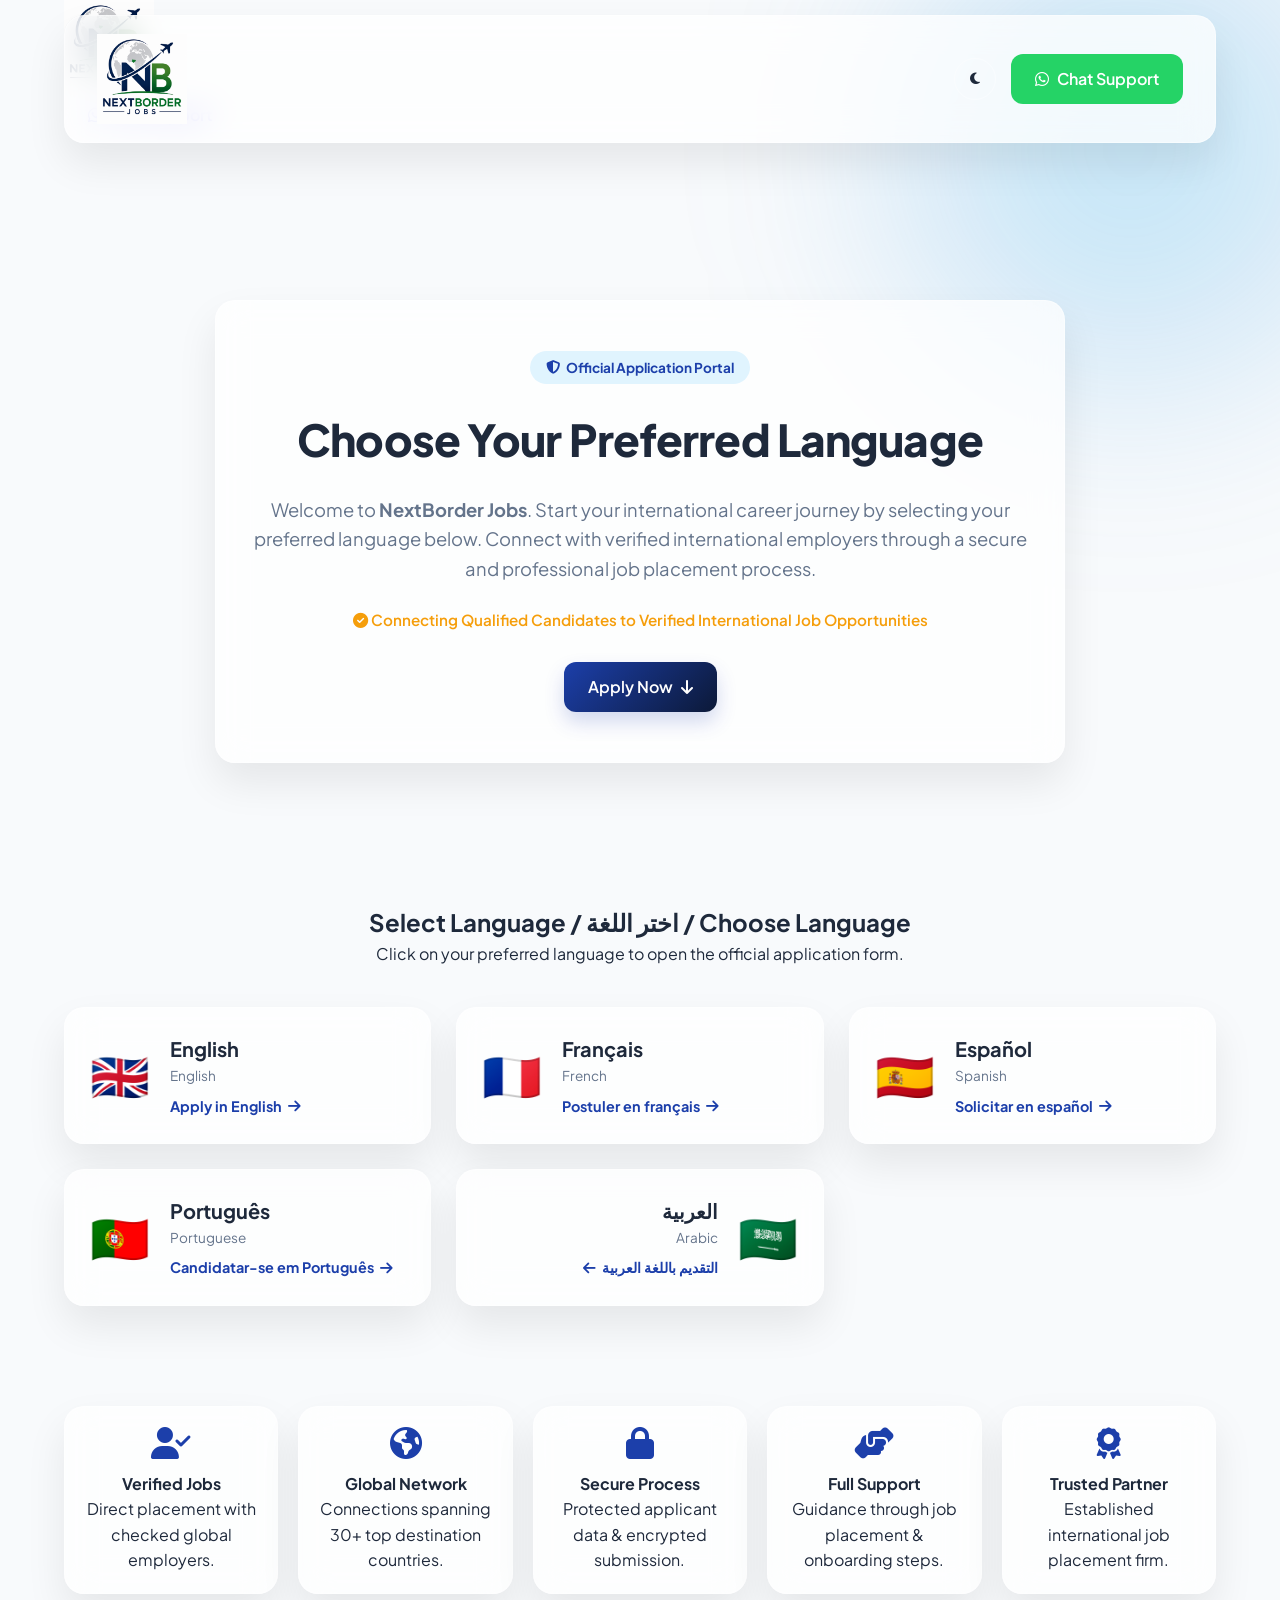
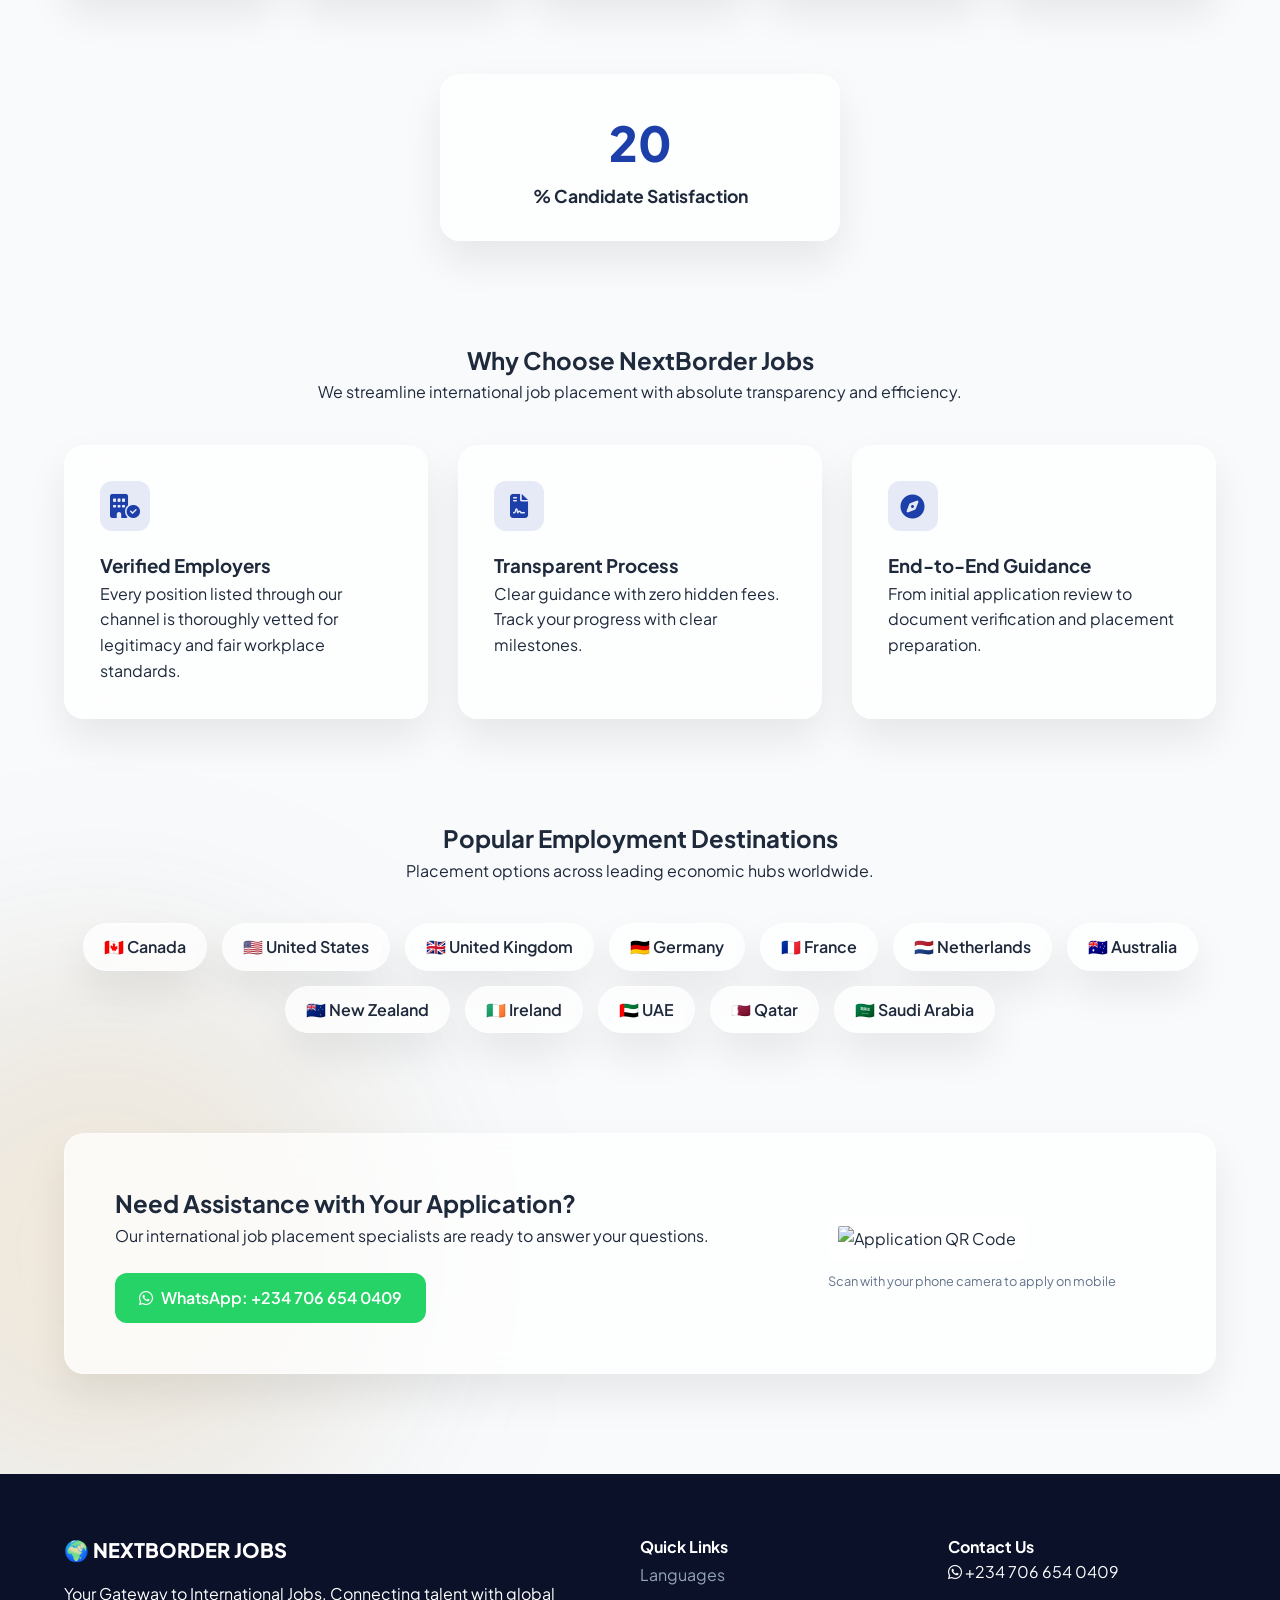
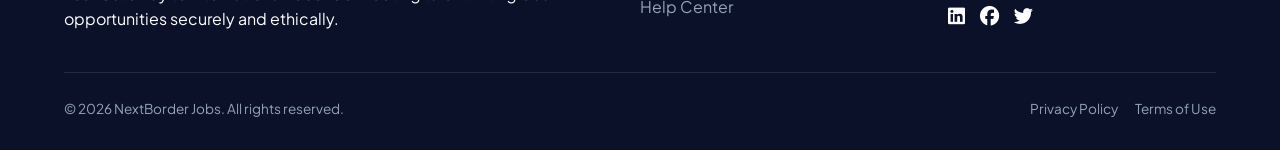
==== index.html @ 954ba8f8 "Add simplified header with chat support button" ====
<!DOCTYPE html>
<html lang="en">
<head>
  <meta charset="UTF-8" />
  <meta name="viewport" content="width=device-width, initial-scale=1.0" />
  <title>NextBorder Jobs | Your Gateway to International Employment</title>
  
  <!-- SEO & Open Graph Meta Tags -->
  <meta name="description" content="Connecting qualified global candidates with verified international employment opportunities. Select your language and apply today." />
  <meta name="keywords" content="international jobs, global job placement, work abroad, visa sponsorship, NextBorder Jobs" />
  <meta property="og:title" content="NextBorder Jobs | Gateway to International Employment" />
  <meta property="og:description" content="Choose your language and complete your international job application securely." />
  <meta property="og:type" content="website" />
  <meta property="og:image" content="./assets/logo.png" />
  <meta name="twitter:card" content="summary_large_image" />

  <!-- Google Fonts & Font Awesome Icons -->
  <link rel="preconnect" href="https://fonts.googleapis.com">
  <link rel="preconnect" href="https://fonts.gstatic.com" crossorigin>
  <link href="https://fonts.googleapis.com/css2?family=Plus+Jakarta+Sans:wght@300;400;500;600;700;800&display=swap" rel="stylesheet">
  <link rel="stylesheet" href="https://cdnjs.cloudflare.com/ajax/libs/font-awesome/6.4.0/css/all.min.css" />

  <!-- CSS relative link -->
  <link rel="stylesheet" href="./style.css" />

  <!-- Schema.org Structured Data -->
  <script type="application/ld+json">
  {
    "@context": "https://schema.org",
    "@type": "Organization",
    "name": "NextBorder Jobs",
    "logo": "./assets/logo.png",
    "description": "Connecting Qualified Candidates to Verified International Job Opportunities.",
    "contactPoint": {
      "@type": "ContactPoint",
      "telephone": "+2347066540409",
      "contactType": "customer service"
    }
  }
  </script>
</head>
<body>

  <!-- Background Decorative Shapes -->
  <div class="bg-shape shape-1"></div>
  <div class="bg-shape shape-2"></div>

  <!-- Header / Navigation -->
  <header class="navbar glass">
    <div class="container nav-container">
      <a href="./" class="brand-logo">
        <img src="./assets/logo.png" alt="NextBorder Jobs Logo" onerror="this.onerror=null; this.src='https://via.placeholder.com/180x45/0c1938/ffffff?text=NEXTBORDER+JOBS';" />
      </a>
      
      <div class="nav-actions">
        <button id="theme-toggle" class="btn-icon" aria-label="Toggle Dark/Light Mode">
          <i class="fa-solid fa-moon"></i>
        </button>
        <a href="https://wa.me/2347066540409?text=Hello+NextBorder+Jobs%2C%0A%0AI+am+interested+in+international+job+opportunities+and+would+like+to+learn+more+about+the+available+positions.%0A%0AMy+details+are+as+follows%3A%0A%0A%E2%80%A2+Full+Name%3A%0A%E2%80%A2+Current+Location%3A%0A%E2%80%A2+Preferred+Destination+Country%3A%0A%E2%80%A2+Current+Occupation%3A%0A%E2%80%A2+Do+you+have+a+valid+Nigerian+International+Passport%3F+%28Yes%2FNo%29%0A%0AI+look+forward+to+your+guidance+on+the+next+steps.%0A%0AThank+you." target="_blank" class="btn btn-whatsapp hide-mobile">
          <i class="fa-brands fa-whatsapp"></i> Chat Support
        </a>
      </div>
    </div>
  </header>

  <!-- Simplified Un-fixed Header -->
  <header class="simple-header">
    <div class="container header-container">
      <a href="./" class="brand-logo">
        <img src="./assets/logo.png" alt="NextBorder Jobs Logo" onerror="this.onerror=null; this.src='https://via.placeholder.com/200x50/060c1a/d4af37?text=NEXTBORDER+JOBS';" />
      </a>
      
      <a href="https://wa.me/2347066540409?text=Hello+NextBorder+Jobs%2C%0A%0AI+am+interested+in+international+job+opportunities+and+would+like+to+learn+more+about+the+available+positions.%0A%0AMy+details+are+as+follows%3A%0A%0A%E2%80%A2+Full+Name%3A%0A%E2%80%A2+Current+Location%3A%0A%E2%80%A2+Preferred+Destination+Country%3A%0A%E2%80%A2+Current+Occupation%3A%0A%E2%80%A2+Do+you+have+a+valid+Nigerian+International+Passport%3F+%28Yes%2FNo%29%0A%0AI+look+forward+to+your+guidance+on+the+next+steps.%0A%0AThank+you." target="_blank" class="btn btn-gold whatsapp-header-btn">
        <i class="fa-brands fa-whatsapp"></i> <span class="btn-text">Chat Support</span>
      </a>
    </div>
  </header>
  
  <main>
    <!-- Hero Section -->
    <section class="hero-section">
      <div class="container hero-container">
        <div class="hero-card glass">
          <span class="badge">
            <i class="fa-solid fa-shield-halved"></i> Official Application Portal
          </span>
          <h1>Choose Your Preferred Language</h1>
          <p class="hero-subtext">
            Welcome to <strong>NextBorder Jobs</strong>. Start your international career journey by selecting your preferred language below. Connect with verified international employers through a secure and professional job placement process.
          </p>
          <div class="trust-pill">
            <i class="fa-solid fa-circle-check"></i> Connecting Qualified Candidates to Verified International Job Opportunities
          </div>
          <a href="#languages" class="btn btn-primary btn-hero">
            Apply Now <i class="fa-solid fa-arrow-down"></i>
          </a>
        </div>
      </div>
    </section>

    <!-- Language Selection Section -->
    <section id="languages" class="languages-section">
      <div class="container">
        <div class="section-header center">
          <h2>Select Language / اختر اللغة / Choose Language</h2>
          <p>Click on your preferred language to open the official application form.</p>
        </div>

        <!-- Language Cards Grid -->
        <div class="language-grid" id="language-grid">
          
          <!-- English -->
          <a href="https://forms.gle/English" target="_blank" class="lang-card glass">
            <div class="lang-flag">🇬🇧</div>
            <div class="lang-details">
              <h3>English</h3>
              <p class="native-name">English</p>
              <span class="apply-btn">Apply in English <i class="fa-solid fa-arrow-right"></i></span>
            </div>
          </a>

          <!-- Français -->
          <a href="https://forms.gle/Francais" target="_blank" class="lang-card glass">
            <div class="lang-flag">🇫🇷</div>
            <div class="lang-details">
              <h3>Français</h3>
              <p class="native-name">French</p>
              <span class="apply-btn">Postuler en français <i class="fa-solid fa-arrow-right"></i></span>
            </div>
          </a>

          <!-- Español -->
          <a href="https://forms.gle/Espanol" target="_blank" class="lang-card glass">
            <div class="lang-flag">🇪🇸</div>
            <div class="lang-details">
              <h3>Español</h3>
              <p class="native-name">Spanish</p>
              <span class="apply-btn">Solicitar en español <i class="fa-solid fa-arrow-right"></i></span>
            </div>
          </a>

          <!-- Português -->
          <a href="https://forms.gle/Portugues" target="_blank" class="lang-card glass">
            <div class="lang-flag">🇵🇹</div>
            <div class="lang-details">
              <h3>Português</h3>
              <p class="native-name">Portuguese</p>
              <span class="apply-btn">Candidatar-se em Português <i class="fa-solid fa-arrow-right"></i></span>
            </div>
          </a>

          <!-- العربية -->
          <a href="https://forms.gle/Arabic" target="_blank" class="lang-card glass rtl">
            <div class="lang-flag">🇸🇦</div>
            <div class="lang-details">
              <h3>العربية</h3>
              <p class="native-name">Arabic</p>
              <span class="apply-btn">التقديم باللغة العربية <i class="fa-solid fa-arrow-left"></i></span>
            </div>
          </a>

        </div>
      </div>
    </section>

    <!-- Trust Badges -->
    <section class="trust-section">
      <div class="container">
        <div class="trust-grid">
          <div class="trust-card glass">
            <i class="fa-solid fa-user-check"></i>
            <h4>Verified Jobs</h4>
            <p>Direct placement with checked global employers.</p>
          </div>
          <div class="trust-card glass">
            <i class="fa-solid fa-earth-americas"></i>
            <h4>Global Network</h4>
            <p>Connections spanning 30+ top destination countries.</p>
          </div>
          <div class="trust-card glass">
            <i class="fa-solid fa-lock"></i>
            <h4>Secure Process</h4>
            <p>Protected applicant data & encrypted submission.</p>
          </div>
          <div class="trust-card glass">
            <i class="fa-solid fa-handshake-angle"></i>
            <h4>Full Support</h4>
            <p>Guidance through job placement & onboarding steps.</p>
          </div>
          <div class="trust-card glass">
            <i class="fa-solid fa-award"></i>
            <h4>Trusted Partner</h4>
            <p>Established international job placement firm.</p>
          </div>
        </div>
      </div>
    </section>

    <!-- Statistics Counters -->
    <section class="stats-section">
      <div class="container">
        <div class="stats-grid glass single-stat">
          <div class="stat-item">
            <h3 class="counter" data-target="95">0</h3>
            <p>% Candidate Satisfaction</p>
          </div>
        </div>
      </div>
    </section>

    <!-- Why Choose Us -->
    <section class="features-section">
      <div class="container">
        <div class="section-header center">
          <h2>Why Choose NextBorder Jobs</h2>
          <p>We streamline international job placement with absolute transparency and efficiency.</p>
        </div>
        <div class="features-grid">
          <div class="feature-card glass">
            <div class="icon-wrapper"><i class="fa-solid fa-building-circle-check"></i></div>
            <h3>Verified Employers</h3>
            <p>Every position listed through our channel is thoroughly vetted for legitimacy and fair workplace standards.</p>
          </div>
          <div class="feature-card glass">
            <div class="icon-wrapper"><i class="fa-solid fa-file-contract"></i></div>
            <h3>Transparent Process</h3>
            <p>Clear guidance with zero hidden fees. Track your progress with clear milestones.</p>
          </div>
          <div class="feature-card glass">
            <div class="icon-wrapper"><i class="fa-solid fa-compass"></i></div>
            <h3>End-to-End Guidance</h3>
            <p>From initial application review to document verification and placement preparation.</p>
          </div>
        </div>
      </div>
    </section>

    <!-- Destination Countries -->
    <section class="destinations-section">
      <div class="container">
        <div class="section-header center">
          <h2>Popular Employment Destinations</h2>
          <p>Placement options across leading economic hubs worldwide.</p>
        </div>
        <div class="destinations-flex">
          <span class="dest-chip glass">🇨🇦 Canada</span>
          <span class="dest-chip glass">🇺🇸 United States</span>
          <span class="dest-chip glass">🇬🇧 United Kingdom</span>
          <span class="dest-chip glass">🇩🇪 Germany</span>
          <span class="dest-chip glass">🇫🇷 France</span>
          <span class="dest-chip glass">🇳🇱 Netherlands</span>
          <span class="dest-chip glass">🇦🇺 Australia</span>
          <span class="dest-chip glass">🇳🇿 New Zealand</span>
          <span class="dest-chip glass">🇮🇪 Ireland</span>
          <span class="dest-chip glass">🇦🇪 UAE</span>
          <span class="dest-chip glass">🇶🇦 Qatar</span>
          <span class="dest-chip glass">🇸🇦 Saudi Arabia</span>
        </div>
      </div>
    </section>

    <!-- Contact & QR Section -->
    <section class="contact-section">
      <div class="container">
        <div class="contact-grid glass">
          <div class="contact-info">
            <h2>Need Assistance with Your Application?</h2>
            <p>Our international job placement specialists are ready to answer your questions.</p>
            <div class="contact-buttons">
              <a href="https://wa.me/2347066540409?text=Hello+NextBorder+Jobs%2C%0A%0AI+am+interested+in+international+job+opportunities+and+would+like+to+learn+more+about+the+available+positions.%0A%0AMy+details+are+as+follows%3A%0A%0A%E2%80%A2+Full+Name%3A%0A%E2%80%A2+Current+Location%3A%0A%E2%80%A2+Preferred+Destination+Country%3A%0A%E2%80%A2+Current+Occupation%3A%0A%E2%80%A2+Do+you+have+a+valid+Nigerian+International+Passport%3F+%28Yes%2FNo%29%0A%0AI+look+forward+to+your+guidance+on+the+next+steps.%0A%0AThank+you." target="_blank" class="btn btn-whatsapp">
                <i class="fa-brands fa-whatsapp"></i> WhatsApp: +234 706 654 0409
              </a>
            </div>
          </div>
          <div class="qr-wrapper center">
            <img id="qr-code" src="https://api.qrserver.com/v1/create-qr-code/?size=150x150&data=https://nextborder.github.io/apply/" alt="Application QR Code" />
            <p class="qr-label">Scan with your phone camera to apply on mobile</p>
          </div>
        </div>
      </div>
    </section>
  </main>

  <!-- Footer -->
  <footer class="footer">
    <div class="container">
      <div class="footer-grid">
        <div class="footer-brand">
          <a href="./" style="text-decoration: none; color: inherit;">
            <div class="brand-text">🌍 NEXTBORDER JOBS</div>
          </a>
          <p>Your Gateway to International Jobs. Connecting talent with global opportunities securely and ethically.</p>
        </div>
        <div class="footer-links">
          <h4>Quick Links</h4>
          <ul>
            <li><a href="#languages">Languages</a></li>
            <li><a href="https://wa.me/2347066540409?text=Hello+NextBorder+Jobs%2C%0A%0AI+am+interested+in+international+job+opportunities+and+would+like+to+learn+more+about+the+available+positions.%0A%0AMy+details+are+as+follows%3A%0A%0A%E2%80%A2+Full+Name%3A%0A%E2%80%A2+Current+Location%3A%0A%E2%80%A2+Preferred+Destination+Country%3A%0A%E2%80%A2+Current+Occupation%3A%0A%E2%80%A2+Do+you+have+a+valid+Nigerian+International+Passport%3F+%28Yes%2FNo%29%0A%0AI+look+forward+to+your+guidance+on+the+next+steps.%0A%0AThank+you.">Help Center</a></li>
          </ul>
        </div>
        <div class="footer-contact">
          <h4>Contact Us</h4>
          <p><i class="fa-brands fa-whatsapp"></i> +234 706 654 0409</p>
          <div class="social-icons">
            <a href="#" aria-label="LinkedIn"><i class="fa-brands fa-linkedin"></i></a>
            <a href="#" aria-label="Facebook"><i class="fa-brands fa-facebook"></i></a>
            <a href="#" aria-label="Twitter"><i class="fa-brands fa-twitter"></i></a>
          </div>
        </div>
      </div>
      <div class="footer-bottom">
        <p>&copy; 2026 NextBorder Jobs. All rights reserved.</p>
        <div class="legal-links">
          <a href="#">Privacy Policy</a>
          <a href="#">Terms of Use</a>
        </div>
      </div>
    </div>
  </footer>

  <!-- JS relative link -->
  <script src="./script.js"></script>
</body>
</html>
---- style.css ----
/* --- Variables & Themes --- */
:root {
  --navy-deep: #0a1128;
  --navy-primary: #0c1938;
  --royal-blue: #1c3faa;
  --sky-blue: #38bdf8;
  --gold-accent: #f59e0b;
  --white: #ffffff;
  --gray-bg: #f8fafc;
  --text-dark: #1e293b;
  --text-muted: #64748b;
  
  --glass-bg: rgba(255, 255, 255, 0.75);
  --glass-border: rgba(255, 255, 255, 0.4);
  --glass-shadow: 0 20px 40px rgba(0, 0, 0, 0.08);
  --card-hover-shadow: 0 25px 50px rgba(28, 63, 170, 0.15);
  
  --radius-lg: 20px;
  --radius-md: 12px;
  --radius-sm: 8px;
  --transition: all 0.3s cubic-bezier(0.16, 1, 0.3, 1);
}

[data-theme="dark"] {
  --gray-bg: #030712;
  --text-dark: #f3f4f6;
  --text-muted: #9ca3af;
  --glass-bg: rgba(15, 23, 42, 0.8);
  --glass-border: rgba(255, 255, 255, 0.08);
  --glass-shadow: 0 20px 40px rgba(0, 0, 0, 0.5);
}

/* --- Base & Reset --- */
* {
  box-sizing: border-box;
  margin: 0;
  padding: 0;
  scroll-behavior: smooth;
}

body {
  font-family: 'Plus Jakarta Sans', sans-serif;
  background-color: var(--gray-bg);
  color: var(--text-dark);
  line-height: 1.6;
  position: relative;
  overflow-x: hidden;
  transition: background-color 0.4s ease, color 0.4s ease;
}

.container {
  width: 90%;
  max-width: 1200px;
  margin: 0 auto;
}

/* --- Glassmorphism UI Base --- */
.glass {
  background: var(--glass-bg);
  backdrop-filter: blur(16px);
  -webkit-backdrop-filter: blur(16px);
  border: 1px solid var(--glass-border);
  box-shadow: var(--glass-shadow);
  border-radius: var(--radius-lg);
}

/* --- Background Orbs --- */
.bg-shape {
  position: absolute;
  border-radius: 50%;
  filter: blur(100px);
  z-index: -1;
  pointer-events: none;
}
.shape-1 {
  width: 500px;
  height: 500px;
  background: radial-gradient(circle, rgba(56, 189, 248, 0.3), rgba(28, 63, 170, 0.1));
  top: -100px;
  right: -100px;
}
.shape-2 {
  width: 600px;
  height: 600px;
  background: radial-gradient(circle, rgba(245, 158, 11, 0.15), rgba(12, 25, 56, 0.1));
  bottom: 200px;
  left: -200px;
}

/* --- Navigation --- */
.navbar {
  position: fixed;
  top: 15px;
  left: 50%;
  transform: translateX(-50%);
  width: 90%;
  max-width: 1200px;
  z-index: 1000;
  padding: 18px 32px;
}

.nav-container {
  display: flex;
  justify-content: space-between;
  align-items: center;
  width: 100%;
}

.brand-logo img {
  height: 90px;
  display: block;
}

.nav-actions {
  display: flex;
  align-items: center;
  gap: 15px;
}

/* --- Buttons & UI Elements --- */
.btn {
  display: inline-flex;
  align-items: center;
  gap: 8px;
  padding: 12px 24px;
  border-radius: var(--radius-md);
  font-weight: 600;
  text-decoration: none;
  cursor: pointer;
  border: none;
  transition: var(--transition);
}

.btn-primary {
  background: linear-gradient(135deg, var(--royal-blue), var(--navy-primary));
  color: var(--white);
  box-shadow: 0 10px 20px rgba(28, 63, 170, 0.2);
}
.btn-primary:hover {
  transform: translateY(-2px);
  box-shadow: 0 15px 30px rgba(28, 63, 170, 0.35);
}

.btn-whatsapp {
  background-color: #25d366;
  color: var(--white);
}
.btn-whatsapp:hover {
  background-color: #1eb957;
  transform: translateY(-2px);
}

.btn-icon {
  background: transparent;
  border: 1px solid var(--glass-border);
  width: 42px;
  height: 42px;
  border-radius: 50%;
  display: flex;
  align-items: center;
  justify-content: center;
  cursor: pointer;
  color: var(--text-dark);
  transition: var(--transition);
}

/* --- Hero Section --- */
.hero-section {
  padding: 160px 0 80px;
  text-align: center;
}

.hero-card {
  padding: 50px 30px;
  max-width: 850px;
  margin: 0 auto;
}

.badge {
  display: inline-flex;
  align-items: center;
  gap: 6px;
  padding: 6px 16px;
  background: rgba(56, 189, 248, 0.15);
  color: var(--royal-blue);
  font-weight: 700;
  font-size: 0.85rem;
  border-radius: 50px;
  margin-bottom: 20px;
}
[data-theme="dark"] .badge {
  color: var(--sky-blue);
}

.hero-card h1 {
  font-size: 2.75rem;
  font-weight: 800;
  letter-spacing: -0.02em;
  margin-bottom: 20px;
  color: var(--text-dark);
}

.hero-subtext {
  font-size: 1.15rem;
  color: var(--text-muted);
  margin-bottom: 25px;
}

.trust-pill {
  font-size: 0.95rem;
  font-weight: 600;
  color: var(--gold-accent);
  margin-bottom: 30px;
}

/* --- Language Cards --- */
.languages-section {
  padding: 60px 0;
}

.section-header {
  margin-bottom: 40px;
}
.section-header.center {
  text-align: center;
}

.language-grid {
  display: grid;
  grid-template-columns: repeat(auto-fit, minmax(280px, 1fr));
  gap: 25px;
}

.lang-card {
  padding: 25px;
  text-decoration: none;
  color: var(--text-dark);
  display: flex;
  align-items: center;
  gap: 20px;
  transition: var(--transition);
}

.lang-card:hover {
  transform: translateY(-6px);
  border-color: var(--royal-blue);
  box-shadow: var(--card-hover-shadow);
}

.lang-flag {
  font-size: 3rem;
  line-height: 1;
}

.lang-details h3 {
  font-size: 1.25rem;
  font-weight: 700;
}

.native-name {
  font-size: 0.85rem;
  color: var(--text-muted);
  margin-bottom: 8px;
}

.apply-btn {
  font-size: 0.9rem;
  font-weight: 700;
  color: var(--royal-blue);
  display: flex;
  align-items: center;
  gap: 6px;
}
[data-theme="dark"] .apply-btn {
  color: var(--sky-blue);
}

/* RTL Support for Arabic Card */
.lang-card.rtl {
  direction: rtl;
  text-align: right;
}

/* --- Trust Section --- */
.trust-section {
  padding: 40px 0;
}

.trust-grid {
  display: grid;
  grid-template-columns: repeat(auto-fit, minmax(200px, 1fr));
  gap: 20px;
}

.trust-card {
  padding: 20px;
  text-align: center;
}

.trust-card i {
  font-size: 2rem;
  color: var(--royal-blue);
  margin-bottom: 12px;
}
[data-theme="dark"] .trust-card i {
  color: var(--sky-blue);
}

/* --- Stats --- */
.stats-section {
  padding: 40px 0;
}

.stats-grid.single-stat {
  display: flex;
  justify-content: center;
  align-items: center;
  max-width: 400px;
  margin: 0 auto;
  padding: 30px;
  text-align: center;
}

.stat-item h3 {
  font-size: 3rem;
  font-weight: 800;
  color: var(--royal-blue);
}
[data-theme="dark"] .stat-item h3 {
  color: var(--sky-blue);
}

.stat-item p {
  font-weight: 700;
  font-size: 1.1rem;
}

/* --- Features --- */
.features-section {
  padding: 60px 0;
}

.features-grid {
  display: grid;
  grid-template-columns: repeat(auto-fit, minmax(300px, 1fr));
  gap: 30px;
}

.feature-card {
  padding: 35px;
}

.icon-wrapper {
  width: 50px;
  height: 50px;
  background: rgba(28, 63, 170, 0.1);
  border-radius: var(--radius-md);
  display: flex;
  align-items: center;
  justify-content: center;
  font-size: 1.5rem;
  color: var(--royal-blue);
  margin-bottom: 20px;
}

/* --- Destinations --- */
.destinations-section {
  padding: 40px 0;
}

.destinations-flex {
  display: flex;
  flex-wrap: wrap;
  gap: 15px;
  justify-content: center;
}

.dest-chip {
  padding: 10px 20px;
  font-weight: 600;
  border-radius: 50px;
}

/* --- Contact & QR --- */
.contact-section {
  padding: 60px 0 100px;
}

.contact-grid {
  display: grid;
  grid-template-columns: 2fr 1fr;
  padding: 50px;
  gap: 40px;
  align-items: center;
}

.contact-buttons {
  display: flex;
  gap: 15px;
  margin-top: 25px;
  flex-wrap: wrap;
}

.qr-wrapper img {
  border-radius: var(--radius-md);
  padding: 10px;
  background: var(--white);
}

.qr-label {
  font-size: 0.8rem;
  color: var(--text-muted);
  margin-top: 10px;
}

/* --- Footer --- */
.footer {
  background-color: var(--navy-deep);
  color: var(--white);
  padding: 60px 0 30px;
}

.footer-grid {
  display: grid;
  grid-template-columns: 2fr 1fr 1fr;
  gap: 40px;
  margin-bottom: 40px;
}

.brand-text {
  font-weight: 800;
  font-size: 1.25rem;
  margin-bottom: 15px;
}

.footer-links ul {
  list-style: none;
}

.footer-links a {
  color: #94a3b8;
  text-decoration: none;
  line-height: 2;
  transition: var(--transition);
}

.footer-links a:hover {
  color: var(--white);
}

.social-icons {
  display: flex;
  gap: 15px;
  margin-top: 15px;
}

.social-icons a {
  color: var(--white);
  font-size: 1.2rem;
}

.footer-bottom {
  border-top: 1px solid rgba(255, 255, 255, 0.1);
  padding-top: 25px;
  display: flex;
  justify-content: space-between;
  color: #94a3b8;
  font-size: 0.85rem;
}

.legal-links a {
  color: #94a3b8;
  margin-left: 15px;
  text-decoration: none;
}

/* --- Responsive Layout --- */
@media (max-width: 900px) {
  .contact-grid {
    grid-template-columns: 1fr;
    text-align: center;
  }
  .contact-buttons {
    justify-content: center;
  }
  .footer-grid {
    grid-template-columns: 1fr;
  }
}

@media (max-width: 600px) {
  .hero-card h1 {
    font-size: 2rem;
  }
  .hide-mobile {
    display: none;
  }
}
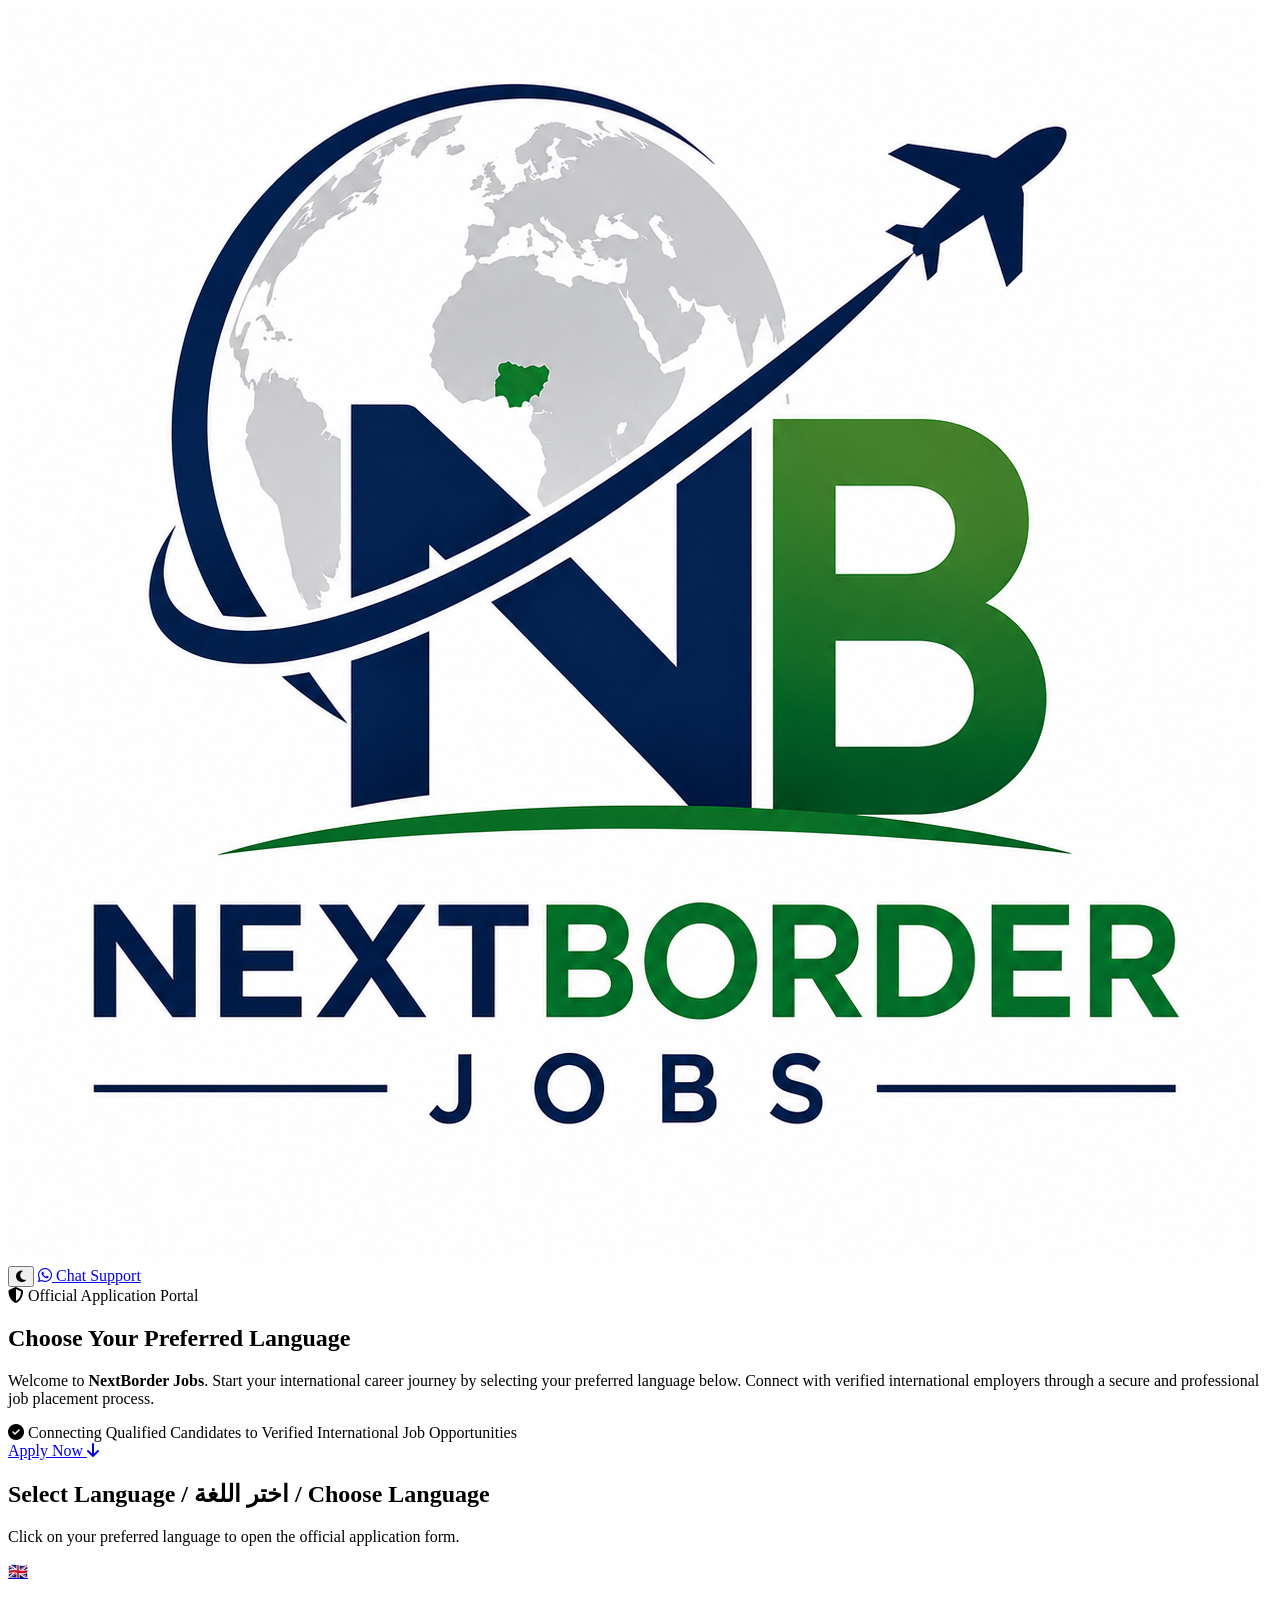
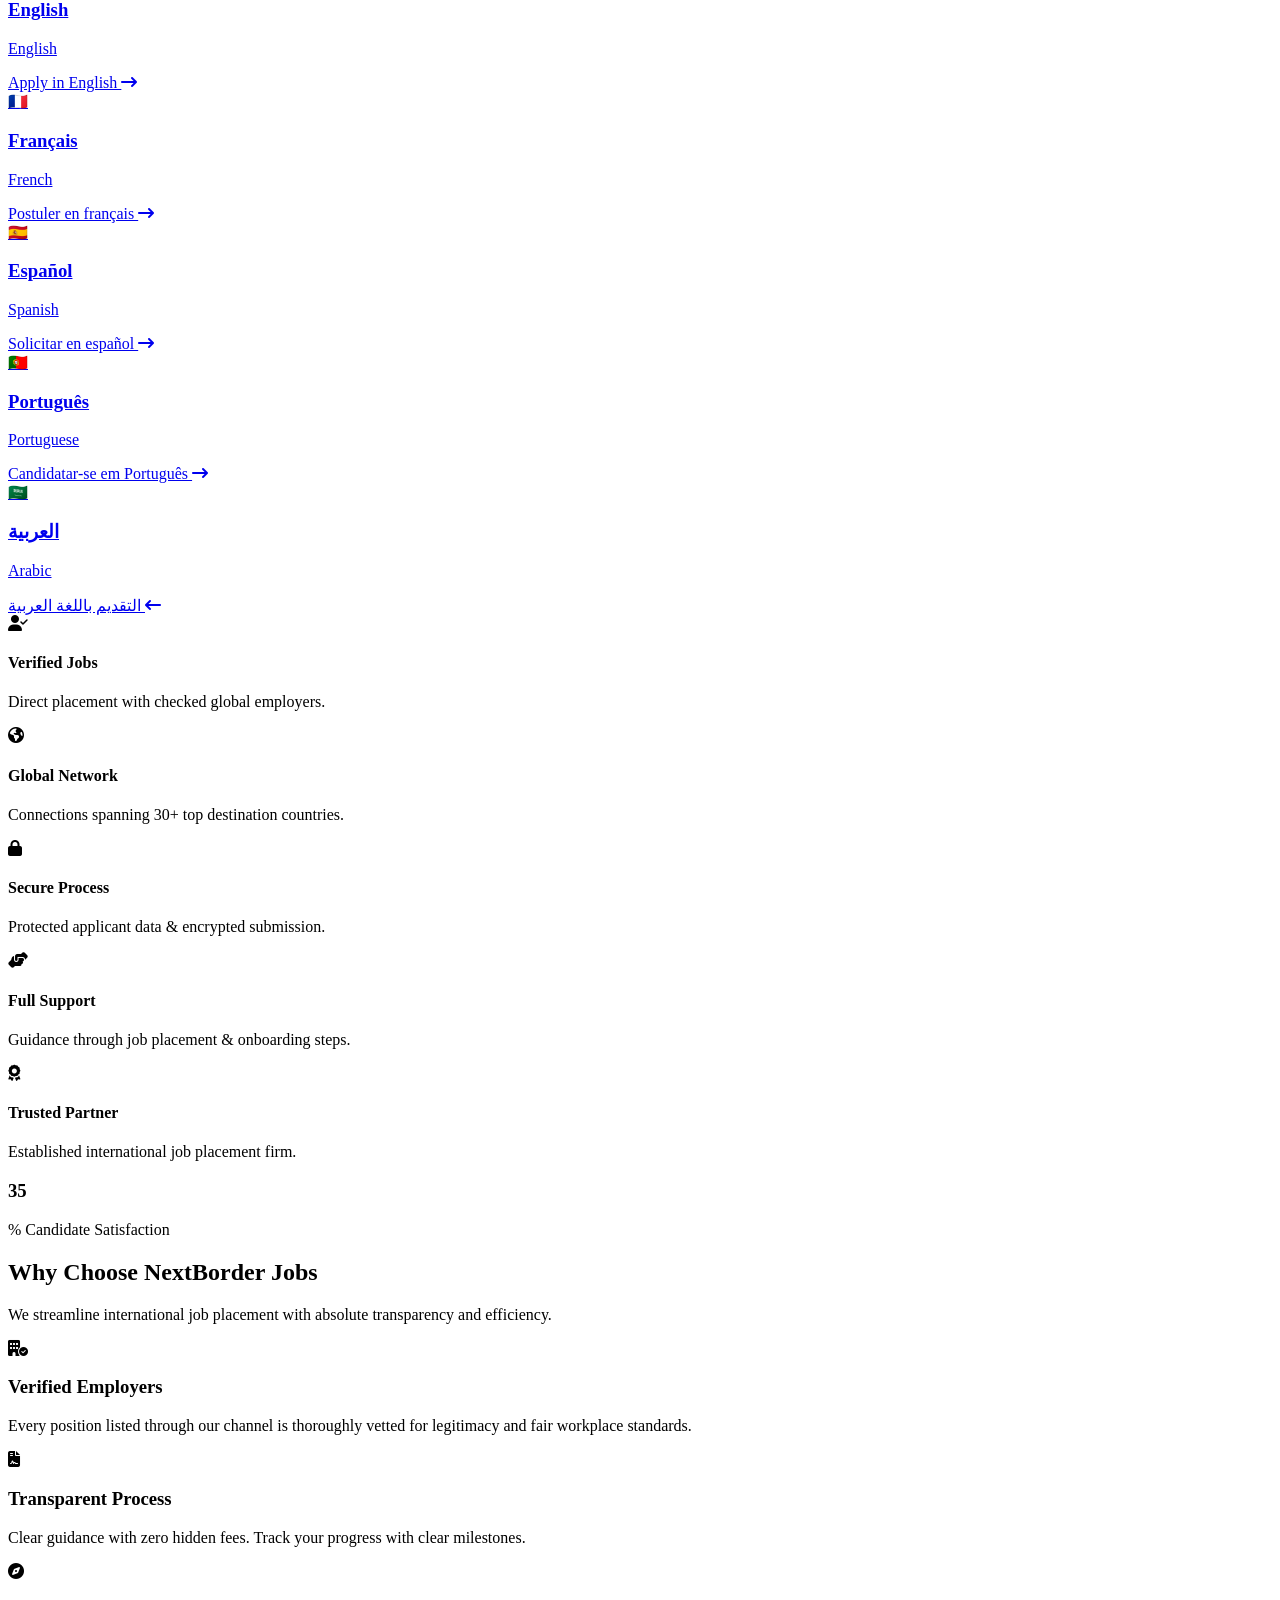
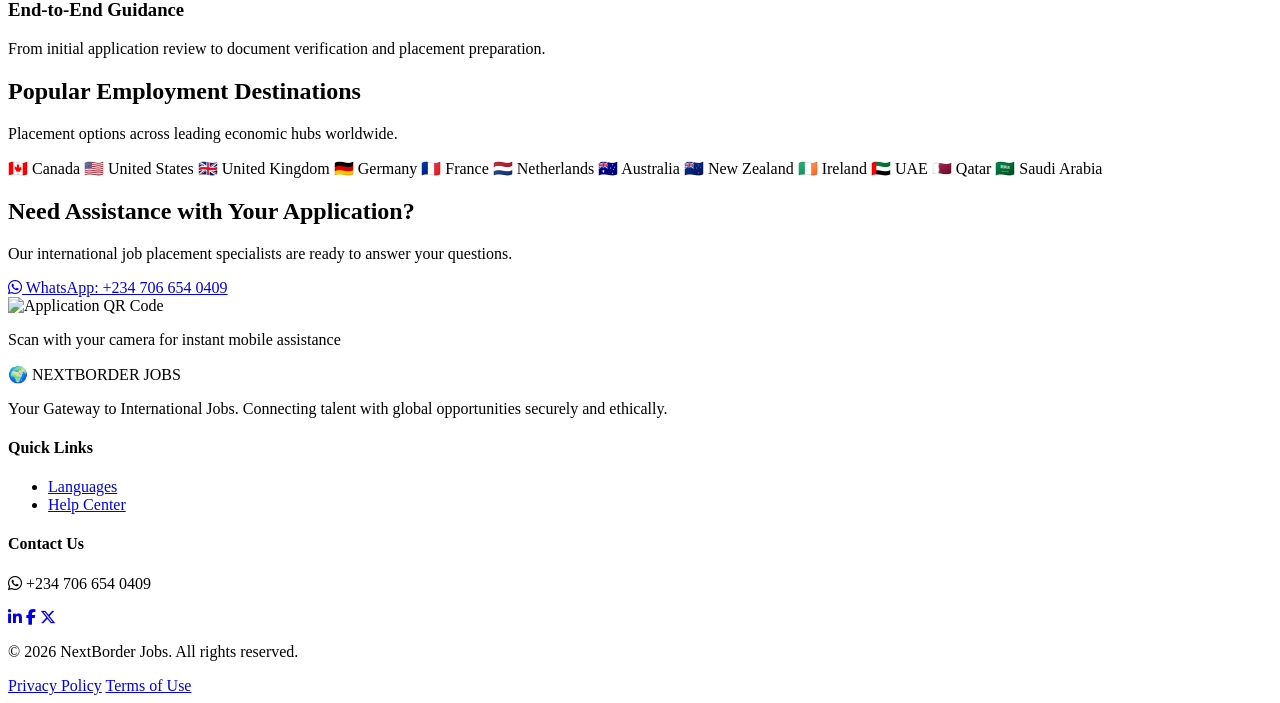
==== commit 31bb203b: "Rename index2.html to index.html" ====
--- a/index.html
+++ b/index.html
@@ -3,27 +3,22 @@
 <head>
   <meta charset="UTF-8" />
   <meta name="viewport" content="width=device-width, initial-scale=1.0" />
-  <title>NextBorder Jobs | Your Gateway to International Employment</title>
+  <title>NextBorder Jobs | Premium Global Job Placement Portal</title>
   
-  <!-- SEO & Open Graph Meta Tags -->
-  <meta name="description" content="Connecting qualified global candidates with verified international employment opportunities. Select your language and apply today." />
-  <meta name="keywords" content="international jobs, global job placement, work abroad, visa sponsorship, NextBorder Jobs" />
+  <meta name="description" content="Connecting qualified global candidates with verified international job placement opportunities." />
   <meta property="og:title" content="NextBorder Jobs | Gateway to International Employment" />
   <meta property="og:description" content="Choose your language and complete your international job application securely." />
   <meta property="og:type" content="website" />
   <meta property="og:image" content="./assets/logo.png" />
-  <meta name="twitter:card" content="summary_large_image" />
-
-  <!-- Google Fonts & Font Awesome Icons -->
+
+  <!-- Premium Fonts & Icons -->
   <link rel="preconnect" href="https://fonts.googleapis.com">
   <link rel="preconnect" href="https://fonts.gstatic.com" crossorigin>
-  <link href="https://fonts.googleapis.com/css2?family=Plus+Jakarta+Sans:wght@300;400;500;600;700;800&display=swap" rel="stylesheet">
+  <link href="https://fonts.googleapis.com/css2?family=Cinzel:wght@600;700&family=Plus+Jakarta+Sans:wght@300;400;500;600;700;800&display=swap" rel="stylesheet">
   <link rel="stylesheet" href="https://cdnjs.cloudflare.com/ajax/libs/font-awesome/6.4.0/css/all.min.css" />
 
-  <!-- CSS relative link -->
   <link rel="stylesheet" href="./style.css" />
 
-  <!-- Schema.org Structured Data -->
   <script type="application/ld+json">
   {
     "@context": "https://schema.org",
@@ -41,58 +36,48 @@
 </head>
 <body>
 
-  <!-- Background Decorative Shapes -->
-  <div class="bg-shape shape-1"></div>
-  <div class="bg-shape shape-2"></div>
-
-  <!-- Header / Navigation -->
-  <header class="navbar glass">
-    <div class="container nav-container">
+  <!-- Ambient Light Orbs -->
+  <div class="ambient-glow glow-gold"></div>
+  <div class="ambient-glow glow-blue"></div>
+  <div class="ambient-glow glow-cyan"></div>
+
+  <!-- Header & Branding (Mobile Responsive) -->
+  <header class="simple-header">
+    <div class="container header-container">
       <a href="./" class="brand-logo">
-        <img src="./assets/logo.png" alt="NextBorder Jobs Logo" onerror="this.onerror=null; this.src='https://via.placeholder.com/180x45/0c1938/ffffff?text=NEXTBORDER+JOBS';" />
+        <img src="./assets/logo.png" alt="NextBorder Jobs Logo" onerror="this.onerror=null; this.src='https://via.placeholder.com/220x60/060c1a/d4af37?text=NEXTBORDER+JOBS';" />
       </a>
       
-      <div class="nav-actions">
+      <div class="header-actions">
         <button id="theme-toggle" class="btn-icon" aria-label="Toggle Dark/Light Mode">
           <i class="fa-solid fa-moon"></i>
         </button>
-        <a href="https://wa.me/2347066540409?text=Hello+NextBorder+Jobs%2C%0A%0AI+am+interested+in+international+job+opportunities+and+would+like+to+learn+more+about+the+available+positions.%0A%0AMy+details+are+as+follows%3A%0A%0A%E2%80%A2+Full+Name%3A%0A%E2%80%A2+Current+Location%3A%0A%E2%80%A2+Preferred+Destination+Country%3A%0A%E2%80%A2+Current+Occupation%3A%0A%E2%80%A2+Do+you+have+a+valid+Nigerian+International+Passport%3F+%28Yes%2FNo%29%0A%0AI+look+forward+to+your+guidance+on+the+next+steps.%0A%0AThank+you." target="_blank" class="btn btn-whatsapp hide-mobile">
-          <i class="fa-brands fa-whatsapp"></i> Chat Support
+        <a href="https://wa.me/2347066540409?text=Hello+NextBorder+Jobs%2C%0A%0AI+am+interested+in+international+job+opportunities+and+would+like+to+learn+more+about+the+available+positions.%0A%0AMy+details+are+as+follows%3A%0A%0A%E2%80%A2+Full+Name%3A%0A%E2%80%A2+Current+Location%3A%0A%E2%80%A2+Preferred+Destination+Country%3A%0A%E2%80%A2+Current+Occupation%3A%0A%E2%80%A2+Do+you+have+a+valid+Nigerian+International+Passport%3F+%28Yes%2FNo%29%0A%0AI+look+forward+to+your+guidance+on+the+next+steps.%0A%0AThank+you." target="_blank" class="btn btn-gold whatsapp-header-btn">
+          <i class="fa-brands fa-whatsapp"></i> <span class="btn-text">Chat Support</span>
         </a>
       </div>
     </div>
   </header>
 
-  <!-- Simplified Un-fixed Header -->
-  <header class="simple-header">
-    <div class="container header-container">
-      <a href="./" class="brand-logo">
-        <img src="./assets/logo.png" alt="NextBorder Jobs Logo" onerror="this.onerror=null; this.src='https://via.placeholder.com/200x50/060c1a/d4af37?text=NEXTBORDER+JOBS';" />
-      </a>
-      
-      <a href="https://wa.me/2347066540409?text=Hello+NextBorder+Jobs%2C%0A%0AI+am+interested+in+international+job+opportunities+and+would+like+to+learn+more+about+the+available+positions.%0A%0AMy+details+are+as+follows%3A%0A%0A%E2%80%A2+Full+Name%3A%0A%E2%80%A2+Current+Location%3A%0A%E2%80%A2+Preferred+Destination+Country%3A%0A%E2%80%A2+Current+Occupation%3A%0A%E2%80%A2+Do+you+have+a+valid+Nigerian+International+Passport%3F+%28Yes%2FNo%29%0A%0AI+look+forward+to+your+guidance+on+the+next+steps.%0A%0AThank+you." target="_blank" class="btn btn-gold whatsapp-header-btn">
-        <i class="fa-brands fa-whatsapp"></i> <span class="btn-text">Chat Support</span>
-      </a>
-    </div>
-  </header>
-  
   <main>
     <!-- Hero Section -->
     <section class="hero-section">
       <div class="container hero-container">
-        <div class="hero-card glass">
-          <span class="badge">
+        <div class="hero-card glass-panel luxury-border">
+          <div class="badge-gold">
             <i class="fa-solid fa-shield-halved"></i> Official Application Portal
-          </span>
-          <h1>Choose Your Preferred Language</h1>
+          </div>
+          <h1 class="gold-gradient-text">Choose Your Preferred Language</h1>
           <p class="hero-subtext">
             Welcome to <strong>NextBorder Jobs</strong>. Start your international career journey by selecting your preferred language below. Connect with verified international employers through a secure and professional job placement process.
           </p>
-          <div class="trust-pill">
+          
+          <div class="trust-pill glass-pill">
             <i class="fa-solid fa-circle-check"></i> Connecting Qualified Candidates to Verified International Job Opportunities
           </div>
-          <a href="#languages" class="btn btn-primary btn-hero">
-            Apply Now <i class="fa-solid fa-arrow-down"></i>
+          
+          <a href="#languages" class="btn btn-luxury-primary btn-hero">
+            <span>Apply Now</span> <i class="fa-solid fa-arrow-down"></i>
           </a>
         </div>
       </div>
@@ -102,60 +87,60 @@
     <section id="languages" class="languages-section">
       <div class="container">
         <div class="section-header center">
-          <h2>Select Language / اختر اللغة / Choose Language</h2>
-          <p>Click on your preferred language to open the official application form.</p>
+          <h2 class="serif-title">Select Language / اختر اللغة / Choose Language</h2>
+          <p class="subtitle">Click on your preferred language to open the official application form.</p>
         </div>
 
         <!-- Language Cards Grid -->
         <div class="language-grid" id="language-grid">
           
           <!-- English -->
-          <a href="https://forms.gle/English" target="_blank" class="lang-card glass">
+          <a href="https://forms.gle/English" target="_blank" class="lang-card glass-panel luxury-hover">
             <div class="lang-flag">🇬🇧</div>
             <div class="lang-details">
               <h3>English</h3>
               <p class="native-name">English</p>
-              <span class="apply-btn">Apply in English <i class="fa-solid fa-arrow-right"></i></span>
+              <span class="apply-btn">Apply in English <i class="fa-solid fa-arrow-right-long"></i></span>
             </div>
           </a>
 
           <!-- Français -->
-          <a href="https://forms.gle/Francais" target="_blank" class="lang-card glass">
+          <a href="https://forms.gle/Francais" target="_blank" class="lang-card glass-panel luxury-hover">
             <div class="lang-flag">🇫🇷</div>
             <div class="lang-details">
               <h3>Français</h3>
               <p class="native-name">French</p>
-              <span class="apply-btn">Postuler en français <i class="fa-solid fa-arrow-right"></i></span>
+              <span class="apply-btn">Postuler en français <i class="fa-solid fa-arrow-right-long"></i></span>
             </div>
           </a>
 
           <!-- Español -->
-          <a href="https://forms.gle/Espanol" target="_blank" class="lang-card glass">
+          <a href="https://forms.gle/Espanol" target="_blank" class="lang-card glass-panel luxury-hover">
             <div class="lang-flag">🇪🇸</div>
             <div class="lang-details">
               <h3>Español</h3>
               <p class="native-name">Spanish</p>
-              <span class="apply-btn">Solicitar en español <i class="fa-solid fa-arrow-right"></i></span>
+              <span class="apply-btn">Solicitar en español <i class="fa-solid fa-arrow-right-long"></i></span>
             </div>
           </a>
 
           <!-- Português -->
-          <a href="https://forms.gle/Portugues" target="_blank" class="lang-card glass">
+          <a href="https://forms.gle/Portugues" target="_blank" class="lang-card glass-panel luxury-hover">
             <div class="lang-flag">🇵🇹</div>
             <div class="lang-details">
               <h3>Português</h3>
               <p class="native-name">Portuguese</p>
-              <span class="apply-btn">Candidatar-se em Português <i class="fa-solid fa-arrow-right"></i></span>
+              <span class="apply-btn">Candidatar-se em Português <i class="fa-solid fa-arrow-right-long"></i></span>
             </div>
           </a>
 
           <!-- العربية -->
-          <a href="https://forms.gle/Arabic" target="_blank" class="lang-card glass rtl">
+          <a href="https://forms.gle/Arabic" target="_blank" class="lang-card glass-panel luxury-hover rtl">
             <div class="lang-flag">🇸🇦</div>
             <div class="lang-details">
               <h3>العربية</h3>
               <p class="native-name">Arabic</p>
-              <span class="apply-btn">التقديم باللغة العربية <i class="fa-solid fa-arrow-left"></i></span>
+              <span class="apply-btn">التقديم باللغة العربية <i class="fa-solid fa-arrow-left-long"></i></span>
             </div>
           </a>
 
@@ -167,28 +152,28 @@
     <section class="trust-section">
       <div class="container">
         <div class="trust-grid">
-          <div class="trust-card glass">
-            <i class="fa-solid fa-user-check"></i>
+          <div class="trust-card glass-panel">
+            <div class="trust-icon"><i class="fa-solid fa-user-check"></i></div>
             <h4>Verified Jobs</h4>
             <p>Direct placement with checked global employers.</p>
           </div>
-          <div class="trust-card glass">
-            <i class="fa-solid fa-earth-americas"></i>
+          <div class="trust-card glass-panel">
+            <div class="trust-icon"><i class="fa-solid fa-earth-americas"></i></div>
             <h4>Global Network</h4>
             <p>Connections spanning 30+ top destination countries.</p>
           </div>
-          <div class="trust-card glass">
-            <i class="fa-solid fa-lock"></i>
+          <div class="trust-card glass-panel">
+            <div class="trust-icon"><i class="fa-solid fa-lock"></i></div>
             <h4>Secure Process</h4>
             <p>Protected applicant data & encrypted submission.</p>
           </div>
-          <div class="trust-card glass">
-            <i class="fa-solid fa-handshake-angle"></i>
+          <div class="trust-card glass-panel">
+            <div class="trust-icon"><i class="fa-solid fa-handshake-angle"></i></div>
             <h4>Full Support</h4>
             <p>Guidance through job placement & onboarding steps.</p>
           </div>
-          <div class="trust-card glass">
-            <i class="fa-solid fa-award"></i>
+          <div class="trust-card glass-panel">
+            <div class="trust-icon"><i class="fa-solid fa-award"></i></div>
             <h4>Trusted Partner</h4>
             <p>Established international job placement firm.</p>
           </div>
@@ -196,12 +181,12 @@
       </div>
     </section>
 
-    <!-- Statistics Counters -->
+    <!-- Statistics Counter -->
     <section class="stats-section">
       <div class="container">
-        <div class="stats-grid glass single-stat">
+        <div class="stats-grid glass-panel luxury-border single-stat">
           <div class="stat-item">
-            <h3 class="counter" data-target="95">0</h3>
+            <h3 class="counter gold-gradient-text" data-target="95">0</h3>
             <p>% Candidate Satisfaction</p>
           </div>
         </div>
@@ -212,21 +197,21 @@
     <section class="features-section">
       <div class="container">
         <div class="section-header center">
-          <h2>Why Choose NextBorder Jobs</h2>
-          <p>We streamline international job placement with absolute transparency and efficiency.</p>
+          <h2 class="serif-title">Why Choose NextBorder Jobs</h2>
+          <p class="subtitle">We streamline international job placement with absolute transparency and efficiency.</p>
         </div>
         <div class="features-grid">
-          <div class="feature-card glass">
+          <div class="feature-card glass-panel luxury-hover">
             <div class="icon-wrapper"><i class="fa-solid fa-building-circle-check"></i></div>
             <h3>Verified Employers</h3>
             <p>Every position listed through our channel is thoroughly vetted for legitimacy and fair workplace standards.</p>
           </div>
-          <div class="feature-card glass">
+          <div class="feature-card glass-panel luxury-hover">
             <div class="icon-wrapper"><i class="fa-solid fa-file-contract"></i></div>
             <h3>Transparent Process</h3>
             <p>Clear guidance with zero hidden fees. Track your progress with clear milestones.</p>
           </div>
-          <div class="feature-card glass">
+          <div class="feature-card glass-panel luxury-hover">
             <div class="icon-wrapper"><i class="fa-solid fa-compass"></i></div>
             <h3>End-to-End Guidance</h3>
             <p>From initial application review to document verification and placement preparation.</p>
@@ -239,22 +224,22 @@
     <section class="destinations-section">
       <div class="container">
         <div class="section-header center">
-          <h2>Popular Employment Destinations</h2>
-          <p>Placement options across leading economic hubs worldwide.</p>
+          <h2 class="serif-title">Popular Employment Destinations</h2>
+          <p class="subtitle">Placement options across leading economic hubs worldwide.</p>
         </div>
         <div class="destinations-flex">
-          <span class="dest-chip glass">🇨🇦 Canada</span>
-          <span class="dest-chip glass">🇺🇸 United States</span>
-          <span class="dest-chip glass">🇬🇧 United Kingdom</span>
-          <span class="dest-chip glass">🇩🇪 Germany</span>
-          <span class="dest-chip glass">🇫🇷 France</span>
-          <span class="dest-chip glass">🇳🇱 Netherlands</span>
-          <span class="dest-chip glass">🇦🇺 Australia</span>
-          <span class="dest-chip glass">🇳🇿 New Zealand</span>
-          <span class="dest-chip glass">🇮🇪 Ireland</span>
-          <span class="dest-chip glass">🇦🇪 UAE</span>
-          <span class="dest-chip glass">🇶🇦 Qatar</span>
-          <span class="dest-chip glass">🇸🇦 Saudi Arabia</span>
+          <span class="dest-chip glass-panel">🇨🇦 Canada</span>
+          <span class="dest-chip glass-panel">🇺🇸 United States</span>
+          <span class="dest-chip glass-panel">🇬🇧 United Kingdom</span>
+          <span class="dest-chip glass-panel">🇩🇪 Germany</span>
+          <span class="dest-chip glass-panel">🇫🇷 France</span>
+          <span class="dest-chip glass-panel">🇳🇱 Netherlands</span>
+          <span class="dest-chip glass-panel">🇦🇺 Australia</span>
+          <span class="dest-chip glass-panel">🇳🇿 New Zealand</span>
+          <span class="dest-chip glass-panel">🇮🇪 Ireland</span>
+          <span class="dest-chip glass-panel">🇦🇪 UAE</span>
+          <span class="dest-chip glass-panel">🇶🇦 Qatar</span>
+          <span class="dest-chip glass-panel">🇸🇦 Saudi Arabia</span>
         </div>
       </div>
     </section>
@@ -262,19 +247,21 @@
     <!-- Contact & QR Section -->
     <section class="contact-section">
       <div class="container">
-        <div class="contact-grid glass">
+        <div class="contact-grid glass-panel luxury-border">
           <div class="contact-info">
             <h2>Need Assistance with Your Application?</h2>
             <p>Our international job placement specialists are ready to answer your questions.</p>
             <div class="contact-buttons">
-              <a href="https://wa.me/2347066540409?text=Hello+NextBorder+Jobs%2C%0A%0AI+am+interested+in+international+job+opportunities+and+would+like+to+learn+more+about+the+available+positions.%0A%0AMy+details+are+as+follows%3A%0A%0A%E2%80%A2+Full+Name%3A%0A%E2%80%A2+Current+Location%3A%0A%E2%80%A2+Preferred+Destination+Country%3A%0A%E2%80%A2+Current+Occupation%3A%0A%E2%80%A2+Do+you+have+a+valid+Nigerian+International+Passport%3F+%28Yes%2FNo%29%0A%0AI+look+forward+to+your+guidance+on+the+next+steps.%0A%0AThank+you." target="_blank" class="btn btn-whatsapp">
+              <a href="https://wa.me/2347066540409?text=Hello+NextBorder+Jobs%2C%0A%0AI+am+interested+in+international+job+opportunities+and+would+like+to+learn+more+about+the+available+positions.%0A%0AMy+details+are+as+follows%3A%0A%0A%E2%80%A2+Full+Name%3A%0A%E2%80%A2+Current+Location%3A%0A%E2%80%A2+Preferred+Destination+Country%3A%0A%E2%80%A2+Current+Occupation%3A%0A%E2%80%A2+Do+you+have+a+valid+Nigerian+International+Passport%3F+%28Yes%2FNo%29%0A%0AI+look+forward+to+your+guidance+on+the+next+steps.%0A%0AThank+you." target="_blank" class="btn btn-gold">
                 <i class="fa-brands fa-whatsapp"></i> WhatsApp: +234 706 654 0409
               </a>
             </div>
           </div>
           <div class="qr-wrapper center">
-            <img id="qr-code" src="https://api.qrserver.com/v1/create-qr-code/?size=150x150&data=https://nextborder.github.io/apply/" alt="Application QR Code" />
-            <p class="qr-label">Scan with your phone camera to apply on mobile</p>
+            <div class="qr-box">
+              <img id="qr-code" src="https://api.qrserver.com/v1/create-qr-code/?size=160x160&data=https://wa.me/2347066540409" alt="Application QR Code" />
+            </div>
+            <p class="qr-label">Scan with your camera for instant mobile assistance</p>
           </div>
         </div>
       </div>
@@ -287,7 +274,7 @@
       <div class="footer-grid">
         <div class="footer-brand">
           <a href="./" style="text-decoration: none; color: inherit;">
-            <div class="brand-text">🌍 NEXTBORDER JOBS</div>
+            <div class="brand-text gold-gradient-text">🌍 NEXTBORDER JOBS</div>
           </a>
           <p>Your Gateway to International Jobs. Connecting talent with global opportunities securely and ethically.</p>
         </div>
@@ -302,9 +289,9 @@
           <h4>Contact Us</h4>
           <p><i class="fa-brands fa-whatsapp"></i> +234 706 654 0409</p>
           <div class="social-icons">
-            <a href="#" aria-label="LinkedIn"><i class="fa-brands fa-linkedin"></i></a>
-            <a href="#" aria-label="Facebook"><i class="fa-brands fa-facebook"></i></a>
-            <a href="#" aria-label="Twitter"><i class="fa-brands fa-twitter"></i></a>
+            <a href="#" aria-label="LinkedIn"><i class="fa-brands fa-linkedin-in"></i></a>
+            <a href="#" aria-label="Facebook"><i class="fa-brands fa-facebook-f"></i></a>
+            <a href="#" aria-label="Twitter"><i class="fa-brands fa-x-twitter"></i></a>
           </div>
         </div>
       </div>
@@ -318,7 +305,6 @@
     </div>
   </footer>
 
-  <!-- JS relative link -->
   <script src="./script.js"></script>
 </body>
 </html>
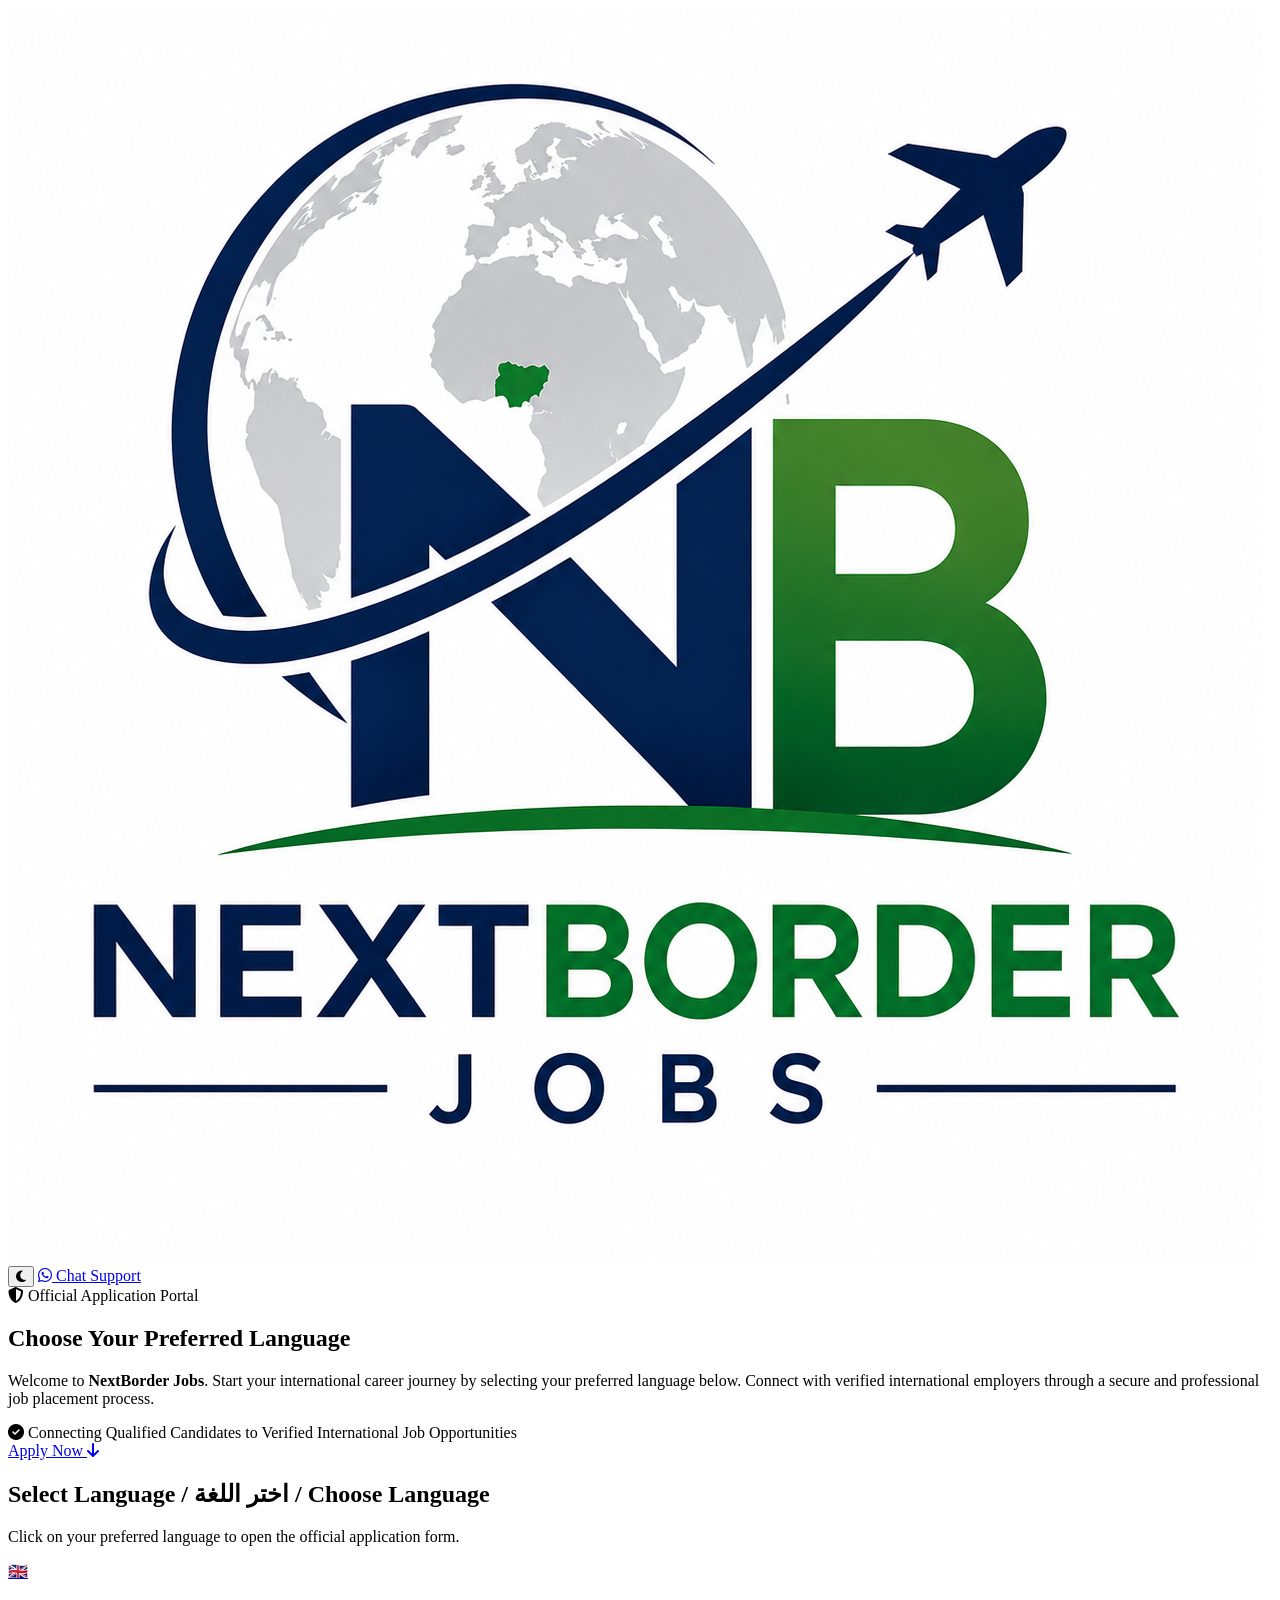
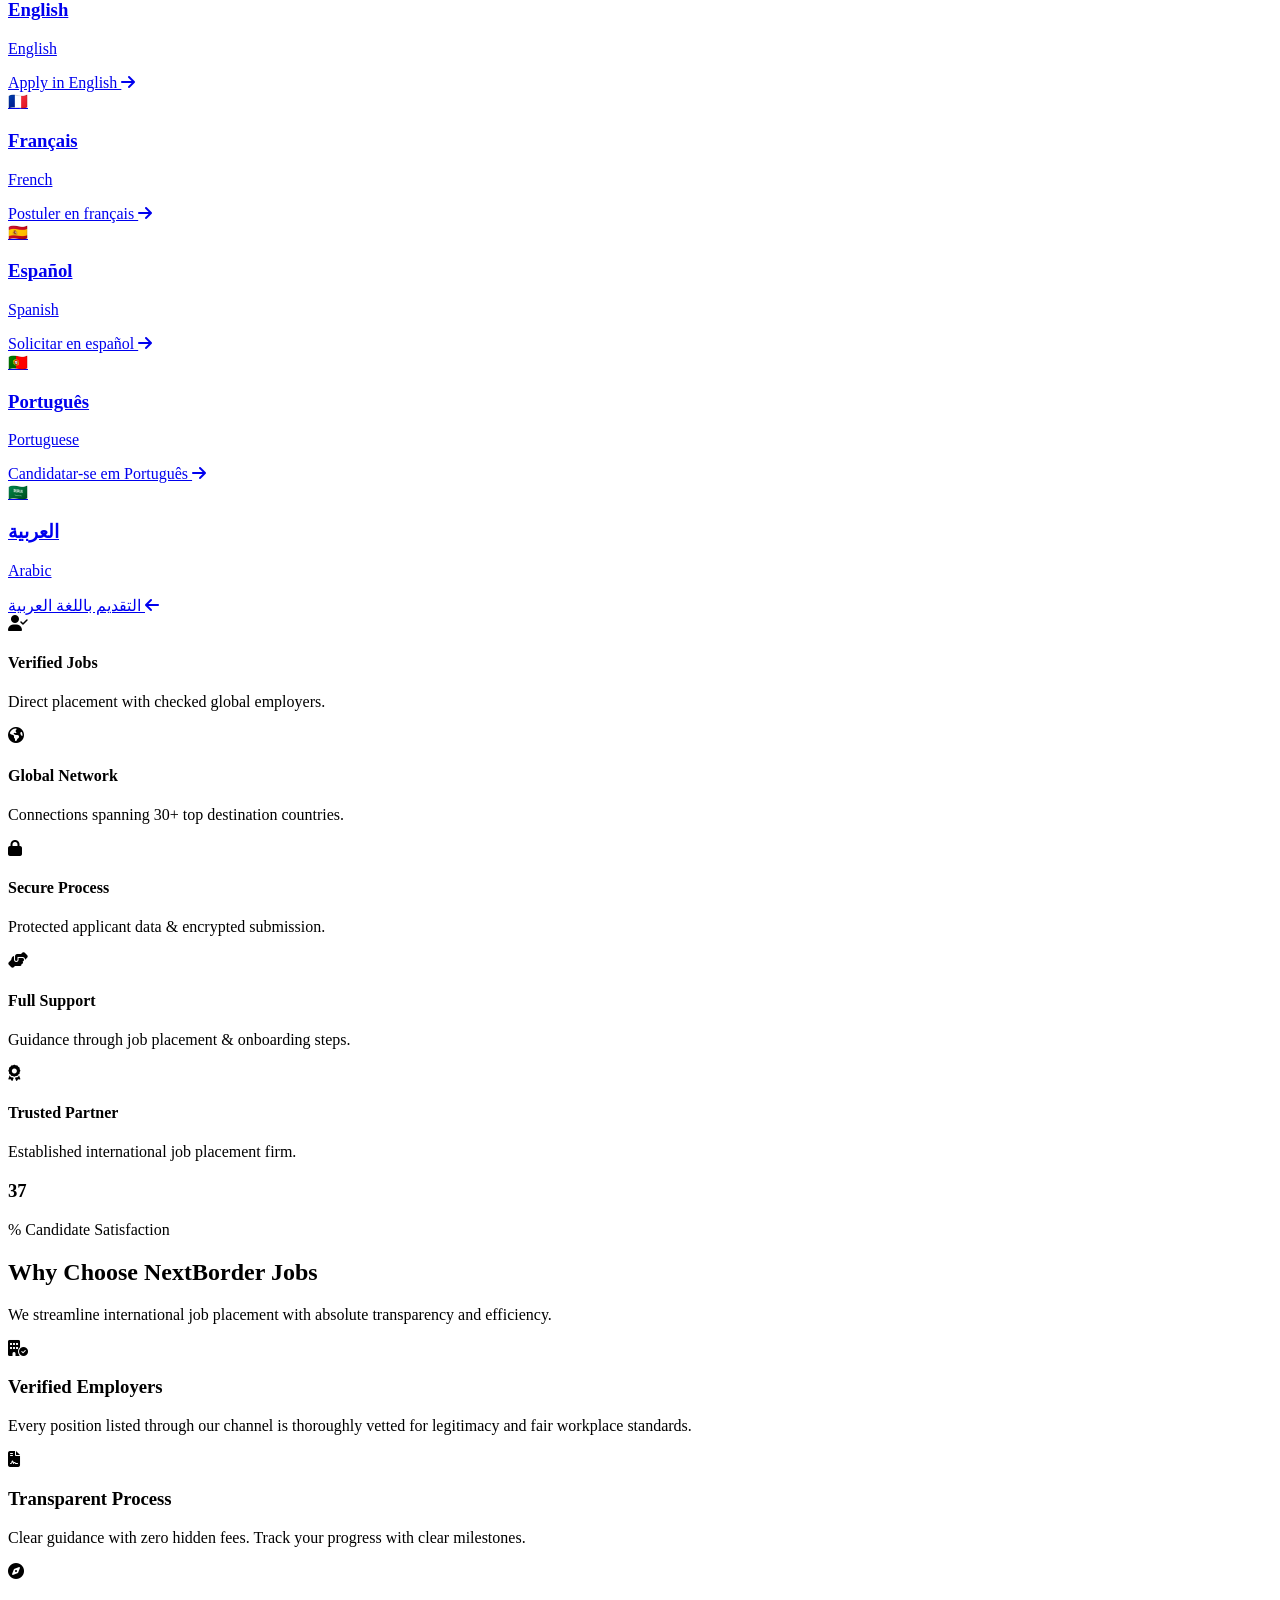
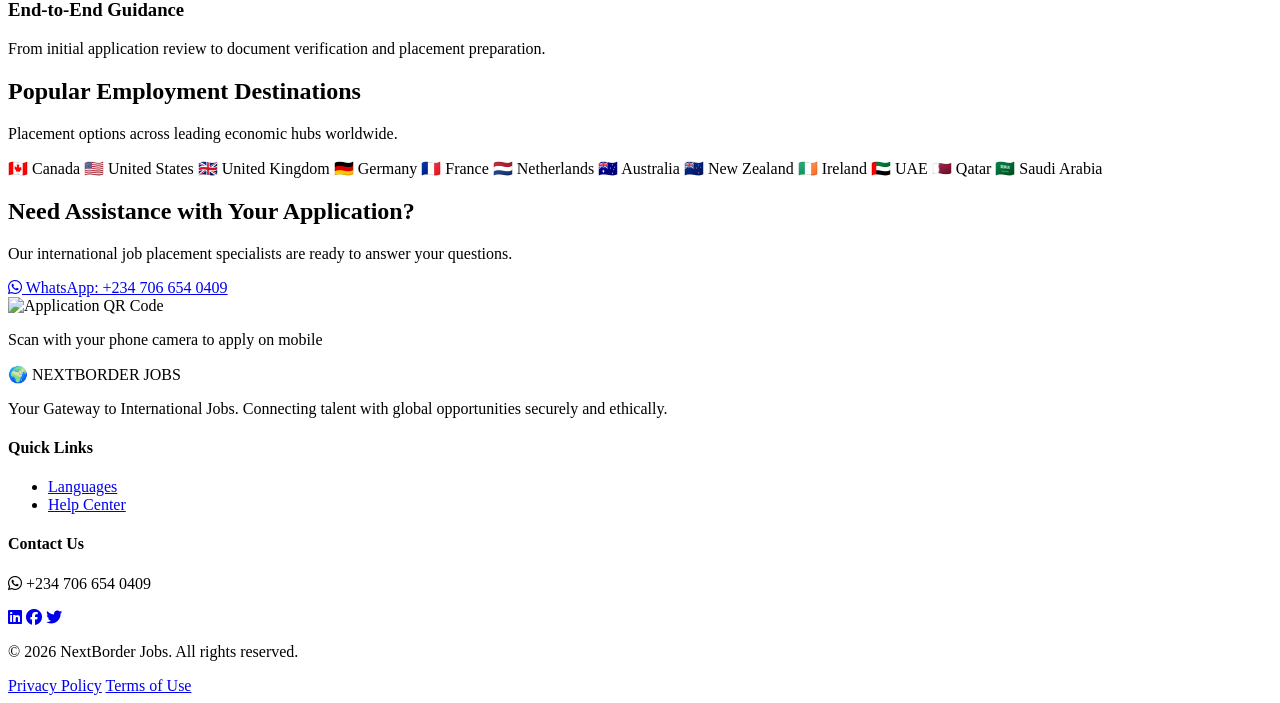
==== commit d5c729c3: "Rename index1.html to index.html" ====
--- a/index.html
+++ b/index.html
@@ -3,22 +3,27 @@
 <head>
   <meta charset="UTF-8" />
   <meta name="viewport" content="width=device-width, initial-scale=1.0" />
-  <title>NextBorder Jobs | Premium Global Job Placement Portal</title>
+  <title>NextBorder Jobs | Your Gateway to International Employment</title>
   
-  <meta name="description" content="Connecting qualified global candidates with verified international job placement opportunities." />
+  <!-- SEO & Open Graph Meta Tags -->
+  <meta name="description" content="Connecting qualified global candidates with verified international employment opportunities. Select your language and apply today." />
+  <meta name="keywords" content="international jobs, global job placement, work abroad, visa sponsorship, NextBorder Jobs" />
   <meta property="og:title" content="NextBorder Jobs | Gateway to International Employment" />
   <meta property="og:description" content="Choose your language and complete your international job application securely." />
   <meta property="og:type" content="website" />
   <meta property="og:image" content="./assets/logo.png" />
-
-  <!-- Premium Fonts & Icons -->
+  <meta name="twitter:card" content="summary_large_image" />
+
+  <!-- Google Fonts & Font Awesome Icons -->
   <link rel="preconnect" href="https://fonts.googleapis.com">
   <link rel="preconnect" href="https://fonts.gstatic.com" crossorigin>
-  <link href="https://fonts.googleapis.com/css2?family=Cinzel:wght@600;700&family=Plus+Jakarta+Sans:wght@300;400;500;600;700;800&display=swap" rel="stylesheet">
+  <link href="https://fonts.googleapis.com/css2?family=Plus+Jakarta+Sans:wght@300;400;500;600;700;800&display=swap" rel="stylesheet">
   <link rel="stylesheet" href="https://cdnjs.cloudflare.com/ajax/libs/font-awesome/6.4.0/css/all.min.css" />
 
+  <!-- CSS relative link -->
   <link rel="stylesheet" href="./style.css" />
 
+  <!-- Schema.org Structured Data -->
   <script type="application/ld+json">
   {
     "@context": "https://schema.org",
@@ -36,24 +41,23 @@
 </head>
 <body>
 
-  <!-- Ambient Light Orbs -->
-  <div class="ambient-glow glow-gold"></div>
-  <div class="ambient-glow glow-blue"></div>
-  <div class="ambient-glow glow-cyan"></div>
-
-  <!-- Header & Branding (Mobile Responsive) -->
-  <header class="simple-header">
-    <div class="container header-container">
+  <!-- Background Decorative Shapes -->
+  <div class="bg-shape shape-1"></div>
+  <div class="bg-shape shape-2"></div>
+
+  <!-- Header / Navigation -->
+  <header class="navbar glass">
+    <div class="container nav-container">
       <a href="./" class="brand-logo">
-        <img src="./assets/logo.png" alt="NextBorder Jobs Logo" onerror="this.onerror=null; this.src='https://via.placeholder.com/220x60/060c1a/d4af37?text=NEXTBORDER+JOBS';" />
+        <img src="./assets/logo.png" alt="NextBorder Jobs Logo" onerror="this.onerror=null; this.src='https://via.placeholder.com/180x45/0c1938/ffffff?text=NEXTBORDER+JOBS';" />
       </a>
       
-      <div class="header-actions">
+      <div class="nav-actions">
         <button id="theme-toggle" class="btn-icon" aria-label="Toggle Dark/Light Mode">
           <i class="fa-solid fa-moon"></i>
         </button>
-        <a href="https://wa.me/2347066540409?text=Hello+NextBorder+Jobs%2C%0A%0AI+am+interested+in+international+job+opportunities+and+would+like+to+learn+more+about+the+available+positions.%0A%0AMy+details+are+as+follows%3A%0A%0A%E2%80%A2+Full+Name%3A%0A%E2%80%A2+Current+Location%3A%0A%E2%80%A2+Preferred+Destination+Country%3A%0A%E2%80%A2+Current+Occupation%3A%0A%E2%80%A2+Do+you+have+a+valid+Nigerian+International+Passport%3F+%28Yes%2FNo%29%0A%0AI+look+forward+to+your+guidance+on+the+next+steps.%0A%0AThank+you." target="_blank" class="btn btn-gold whatsapp-header-btn">
-          <i class="fa-brands fa-whatsapp"></i> <span class="btn-text">Chat Support</span>
+        <a href="https://wa.me/2347066540409?text=Hello+NextBorder+Jobs%2C%0A%0AI+am+interested+in+international+job+opportunities+and+would+like+to+learn+more+about+the+available+positions.%0A%0AMy+details+are+as+follows%3A%0A%0A%E2%80%A2+Full+Name%3A%0A%E2%80%A2+Current+Location%3A%0A%E2%80%A2+Preferred+Destination+Country%3A%0A%E2%80%A2+Current+Occupation%3A%0A%E2%80%A2+Do+you+have+a+valid+Nigerian+International+Passport%3F+%28Yes%2FNo%29%0A%0AI+look+forward+to+your+guidance+on+the+next+steps.%0A%0AThank+you." target="_blank" class="btn btn-whatsapp hide-mobile">
+          <i class="fa-brands fa-whatsapp"></i> Chat Support
         </a>
       </div>
     </div>
@@ -63,21 +67,19 @@
     <!-- Hero Section -->
     <section class="hero-section">
       <div class="container hero-container">
-        <div class="hero-card glass-panel luxury-border">
-          <div class="badge-gold">
+        <div class="hero-card glass">
+          <span class="badge">
             <i class="fa-solid fa-shield-halved"></i> Official Application Portal
-          </div>
-          <h1 class="gold-gradient-text">Choose Your Preferred Language</h1>
+          </span>
+          <h1>Choose Your Preferred Language</h1>
           <p class="hero-subtext">
             Welcome to <strong>NextBorder Jobs</strong>. Start your international career journey by selecting your preferred language below. Connect with verified international employers through a secure and professional job placement process.
           </p>
-          
-          <div class="trust-pill glass-pill">
+          <div class="trust-pill">
             <i class="fa-solid fa-circle-check"></i> Connecting Qualified Candidates to Verified International Job Opportunities
           </div>
-          
-          <a href="#languages" class="btn btn-luxury-primary btn-hero">
-            <span>Apply Now</span> <i class="fa-solid fa-arrow-down"></i>
+          <a href="#languages" class="btn btn-primary btn-hero">
+            Apply Now <i class="fa-solid fa-arrow-down"></i>
           </a>
         </div>
       </div>
@@ -87,60 +89,60 @@
     <section id="languages" class="languages-section">
       <div class="container">
         <div class="section-header center">
-          <h2 class="serif-title">Select Language / اختر اللغة / Choose Language</h2>
-          <p class="subtitle">Click on your preferred language to open the official application form.</p>
+          <h2>Select Language / اختر اللغة / Choose Language</h2>
+          <p>Click on your preferred language to open the official application form.</p>
         </div>
 
         <!-- Language Cards Grid -->
         <div class="language-grid" id="language-grid">
           
           <!-- English -->
-          <a href="https://forms.gle/English" target="_blank" class="lang-card glass-panel luxury-hover">
+          <a href="https://forms.gle/English" target="_blank" class="lang-card glass">
             <div class="lang-flag">🇬🇧</div>
             <div class="lang-details">
               <h3>English</h3>
               <p class="native-name">English</p>
-              <span class="apply-btn">Apply in English <i class="fa-solid fa-arrow-right-long"></i></span>
+              <span class="apply-btn">Apply in English <i class="fa-solid fa-arrow-right"></i></span>
             </div>
           </a>
 
           <!-- Français -->
-          <a href="https://forms.gle/Francais" target="_blank" class="lang-card glass-panel luxury-hover">
+          <a href="https://forms.gle/Francais" target="_blank" class="lang-card glass">
             <div class="lang-flag">🇫🇷</div>
             <div class="lang-details">
               <h3>Français</h3>
               <p class="native-name">French</p>
-              <span class="apply-btn">Postuler en français <i class="fa-solid fa-arrow-right-long"></i></span>
+              <span class="apply-btn">Postuler en français <i class="fa-solid fa-arrow-right"></i></span>
             </div>
           </a>
 
           <!-- Español -->
-          <a href="https://forms.gle/Espanol" target="_blank" class="lang-card glass-panel luxury-hover">
+          <a href="https://forms.gle/Espanol" target="_blank" class="lang-card glass">
             <div class="lang-flag">🇪🇸</div>
             <div class="lang-details">
               <h3>Español</h3>
               <p class="native-name">Spanish</p>
-              <span class="apply-btn">Solicitar en español <i class="fa-solid fa-arrow-right-long"></i></span>
+              <span class="apply-btn">Solicitar en español <i class="fa-solid fa-arrow-right"></i></span>
             </div>
           </a>
 
           <!-- Português -->
-          <a href="https://forms.gle/Portugues" target="_blank" class="lang-card glass-panel luxury-hover">
+          <a href="https://forms.gle/Portugues" target="_blank" class="lang-card glass">
             <div class="lang-flag">🇵🇹</div>
             <div class="lang-details">
               <h3>Português</h3>
               <p class="native-name">Portuguese</p>
-              <span class="apply-btn">Candidatar-se em Português <i class="fa-solid fa-arrow-right-long"></i></span>
+              <span class="apply-btn">Candidatar-se em Português <i class="fa-solid fa-arrow-right"></i></span>
             </div>
           </a>
 
           <!-- العربية -->
-          <a href="https://forms.gle/Arabic" target="_blank" class="lang-card glass-panel luxury-hover rtl">
+          <a href="https://forms.gle/Arabic" target="_blank" class="lang-card glass rtl">
             <div class="lang-flag">🇸🇦</div>
             <div class="lang-details">
               <h3>العربية</h3>
               <p class="native-name">Arabic</p>
-              <span class="apply-btn">التقديم باللغة العربية <i class="fa-solid fa-arrow-left-long"></i></span>
+              <span class="apply-btn">التقديم باللغة العربية <i class="fa-solid fa-arrow-left"></i></span>
             </div>
           </a>
 
@@ -152,28 +154,28 @@
     <section class="trust-section">
       <div class="container">
         <div class="trust-grid">
-          <div class="trust-card glass-panel">
-            <div class="trust-icon"><i class="fa-solid fa-user-check"></i></div>
+          <div class="trust-card glass">
+            <i class="fa-solid fa-user-check"></i>
             <h4>Verified Jobs</h4>
             <p>Direct placement with checked global employers.</p>
           </div>
-          <div class="trust-card glass-panel">
-            <div class="trust-icon"><i class="fa-solid fa-earth-americas"></i></div>
+          <div class="trust-card glass">
+            <i class="fa-solid fa-earth-americas"></i>
             <h4>Global Network</h4>
             <p>Connections spanning 30+ top destination countries.</p>
           </div>
-          <div class="trust-card glass-panel">
-            <div class="trust-icon"><i class="fa-solid fa-lock"></i></div>
+          <div class="trust-card glass">
+            <i class="fa-solid fa-lock"></i>
             <h4>Secure Process</h4>
             <p>Protected applicant data & encrypted submission.</p>
           </div>
-          <div class="trust-card glass-panel">
-            <div class="trust-icon"><i class="fa-solid fa-handshake-angle"></i></div>
+          <div class="trust-card glass">
+            <i class="fa-solid fa-handshake-angle"></i>
             <h4>Full Support</h4>
             <p>Guidance through job placement & onboarding steps.</p>
           </div>
-          <div class="trust-card glass-panel">
-            <div class="trust-icon"><i class="fa-solid fa-award"></i></div>
+          <div class="trust-card glass">
+            <i class="fa-solid fa-award"></i>
             <h4>Trusted Partner</h4>
             <p>Established international job placement firm.</p>
           </div>
@@ -181,12 +183,12 @@
       </div>
     </section>
 
-    <!-- Statistics Counter -->
+    <!-- Statistics Counters -->
     <section class="stats-section">
       <div class="container">
-        <div class="stats-grid glass-panel luxury-border single-stat">
+        <div class="stats-grid glass single-stat">
           <div class="stat-item">
-            <h3 class="counter gold-gradient-text" data-target="95">0</h3>
+            <h3 class="counter" data-target="95">0</h3>
             <p>% Candidate Satisfaction</p>
           </div>
         </div>
@@ -197,21 +199,21 @@
     <section class="features-section">
       <div class="container">
         <div class="section-header center">
-          <h2 class="serif-title">Why Choose NextBorder Jobs</h2>
-          <p class="subtitle">We streamline international job placement with absolute transparency and efficiency.</p>
+          <h2>Why Choose NextBorder Jobs</h2>
+          <p>We streamline international job placement with absolute transparency and efficiency.</p>
         </div>
         <div class="features-grid">
-          <div class="feature-card glass-panel luxury-hover">
+          <div class="feature-card glass">
             <div class="icon-wrapper"><i class="fa-solid fa-building-circle-check"></i></div>
             <h3>Verified Employers</h3>
             <p>Every position listed through our channel is thoroughly vetted for legitimacy and fair workplace standards.</p>
           </div>
-          <div class="feature-card glass-panel luxury-hover">
+          <div class="feature-card glass">
             <div class="icon-wrapper"><i class="fa-solid fa-file-contract"></i></div>
             <h3>Transparent Process</h3>
             <p>Clear guidance with zero hidden fees. Track your progress with clear milestones.</p>
           </div>
-          <div class="feature-card glass-panel luxury-hover">
+          <div class="feature-card glass">
             <div class="icon-wrapper"><i class="fa-solid fa-compass"></i></div>
             <h3>End-to-End Guidance</h3>
             <p>From initial application review to document verification and placement preparation.</p>
@@ -224,22 +226,22 @@
     <section class="destinations-section">
       <div class="container">
         <div class="section-header center">
-          <h2 class="serif-title">Popular Employment Destinations</h2>
-          <p class="subtitle">Placement options across leading economic hubs worldwide.</p>
+          <h2>Popular Employment Destinations</h2>
+          <p>Placement options across leading economic hubs worldwide.</p>
         </div>
         <div class="destinations-flex">
-          <span class="dest-chip glass-panel">🇨🇦 Canada</span>
-          <span class="dest-chip glass-panel">🇺🇸 United States</span>
-          <span class="dest-chip glass-panel">🇬🇧 United Kingdom</span>
-          <span class="dest-chip glass-panel">🇩🇪 Germany</span>
-          <span class="dest-chip glass-panel">🇫🇷 France</span>
-          <span class="dest-chip glass-panel">🇳🇱 Netherlands</span>
-          <span class="dest-chip glass-panel">🇦🇺 Australia</span>
-          <span class="dest-chip glass-panel">🇳🇿 New Zealand</span>
-          <span class="dest-chip glass-panel">🇮🇪 Ireland</span>
-          <span class="dest-chip glass-panel">🇦🇪 UAE</span>
-          <span class="dest-chip glass-panel">🇶🇦 Qatar</span>
-          <span class="dest-chip glass-panel">🇸🇦 Saudi Arabia</span>
+          <span class="dest-chip glass">🇨🇦 Canada</span>
+          <span class="dest-chip glass">🇺🇸 United States</span>
+          <span class="dest-chip glass">🇬🇧 United Kingdom</span>
+          <span class="dest-chip glass">🇩🇪 Germany</span>
+          <span class="dest-chip glass">🇫🇷 France</span>
+          <span class="dest-chip glass">🇳🇱 Netherlands</span>
+          <span class="dest-chip glass">🇦🇺 Australia</span>
+          <span class="dest-chip glass">🇳🇿 New Zealand</span>
+          <span class="dest-chip glass">🇮🇪 Ireland</span>
+          <span class="dest-chip glass">🇦🇪 UAE</span>
+          <span class="dest-chip glass">🇶🇦 Qatar</span>
+          <span class="dest-chip glass">🇸🇦 Saudi Arabia</span>
         </div>
       </div>
     </section>
@@ -247,21 +249,19 @@
     <!-- Contact & QR Section -->
     <section class="contact-section">
       <div class="container">
-        <div class="contact-grid glass-panel luxury-border">
+        <div class="contact-grid glass">
           <div class="contact-info">
             <h2>Need Assistance with Your Application?</h2>
             <p>Our international job placement specialists are ready to answer your questions.</p>
             <div class="contact-buttons">
-              <a href="https://wa.me/2347066540409?text=Hello+NextBorder+Jobs%2C%0A%0AI+am+interested+in+international+job+opportunities+and+would+like+to+learn+more+about+the+available+positions.%0A%0AMy+details+are+as+follows%3A%0A%0A%E2%80%A2+Full+Name%3A%0A%E2%80%A2+Current+Location%3A%0A%E2%80%A2+Preferred+Destination+Country%3A%0A%E2%80%A2+Current+Occupation%3A%0A%E2%80%A2+Do+you+have+a+valid+Nigerian+International+Passport%3F+%28Yes%2FNo%29%0A%0AI+look+forward+to+your+guidance+on+the+next+steps.%0A%0AThank+you." target="_blank" class="btn btn-gold">
+              <a href="https://wa.me/2347066540409?text=Hello+NextBorder+Jobs%2C%0A%0AI+am+interested+in+international+job+opportunities+and+would+like+to+learn+more+about+the+available+positions.%0A%0AMy+details+are+as+follows%3A%0A%0A%E2%80%A2+Full+Name%3A%0A%E2%80%A2+Current+Location%3A%0A%E2%80%A2+Preferred+Destination+Country%3A%0A%E2%80%A2+Current+Occupation%3A%0A%E2%80%A2+Do+you+have+a+valid+Nigerian+International+Passport%3F+%28Yes%2FNo%29%0A%0AI+look+forward+to+your+guidance+on+the+next+steps.%0A%0AThank+you." target="_blank" class="btn btn-whatsapp">
                 <i class="fa-brands fa-whatsapp"></i> WhatsApp: +234 706 654 0409
               </a>
             </div>
           </div>
           <div class="qr-wrapper center">
-            <div class="qr-box">
-              <img id="qr-code" src="https://api.qrserver.com/v1/create-qr-code/?size=160x160&data=https://wa.me/2347066540409" alt="Application QR Code" />
-            </div>
-            <p class="qr-label">Scan with your camera for instant mobile assistance</p>
+            <img id="qr-code" src="https://api.qrserver.com/v1/create-qr-code/?size=150x150&data=https://wa.me/2347066540409" alt="Application QR Code" />
+            <p class="qr-label">Scan with your phone camera to apply on mobile</p>
           </div>
         </div>
       </div>
@@ -274,7 +274,7 @@
       <div class="footer-grid">
         <div class="footer-brand">
           <a href="./" style="text-decoration: none; color: inherit;">
-            <div class="brand-text gold-gradient-text">🌍 NEXTBORDER JOBS</div>
+            <div class="brand-text">🌍 NEXTBORDER JOBS</div>
           </a>
           <p>Your Gateway to International Jobs. Connecting talent with global opportunities securely and ethically.</p>
         </div>
@@ -289,9 +289,9 @@
           <h4>Contact Us</h4>
           <p><i class="fa-brands fa-whatsapp"></i> +234 706 654 0409</p>
           <div class="social-icons">
-            <a href="#" aria-label="LinkedIn"><i class="fa-brands fa-linkedin-in"></i></a>
-            <a href="#" aria-label="Facebook"><i class="fa-brands fa-facebook-f"></i></a>
-            <a href="#" aria-label="Twitter"><i class="fa-brands fa-x-twitter"></i></a>
+            <a href="#" aria-label="LinkedIn"><i class="fa-brands fa-linkedin"></i></a>
+            <a href="#" aria-label="Facebook"><i class="fa-brands fa-facebook"></i></a>
+            <a href="#" aria-label="Twitter"><i class="fa-brands fa-twitter"></i></a>
           </div>
         </div>
       </div>
@@ -305,6 +305,7 @@
     </div>
   </footer>
 
+  <!-- JS relative link -->
   <script src="./script.js"></script>
 </body>
 </html>
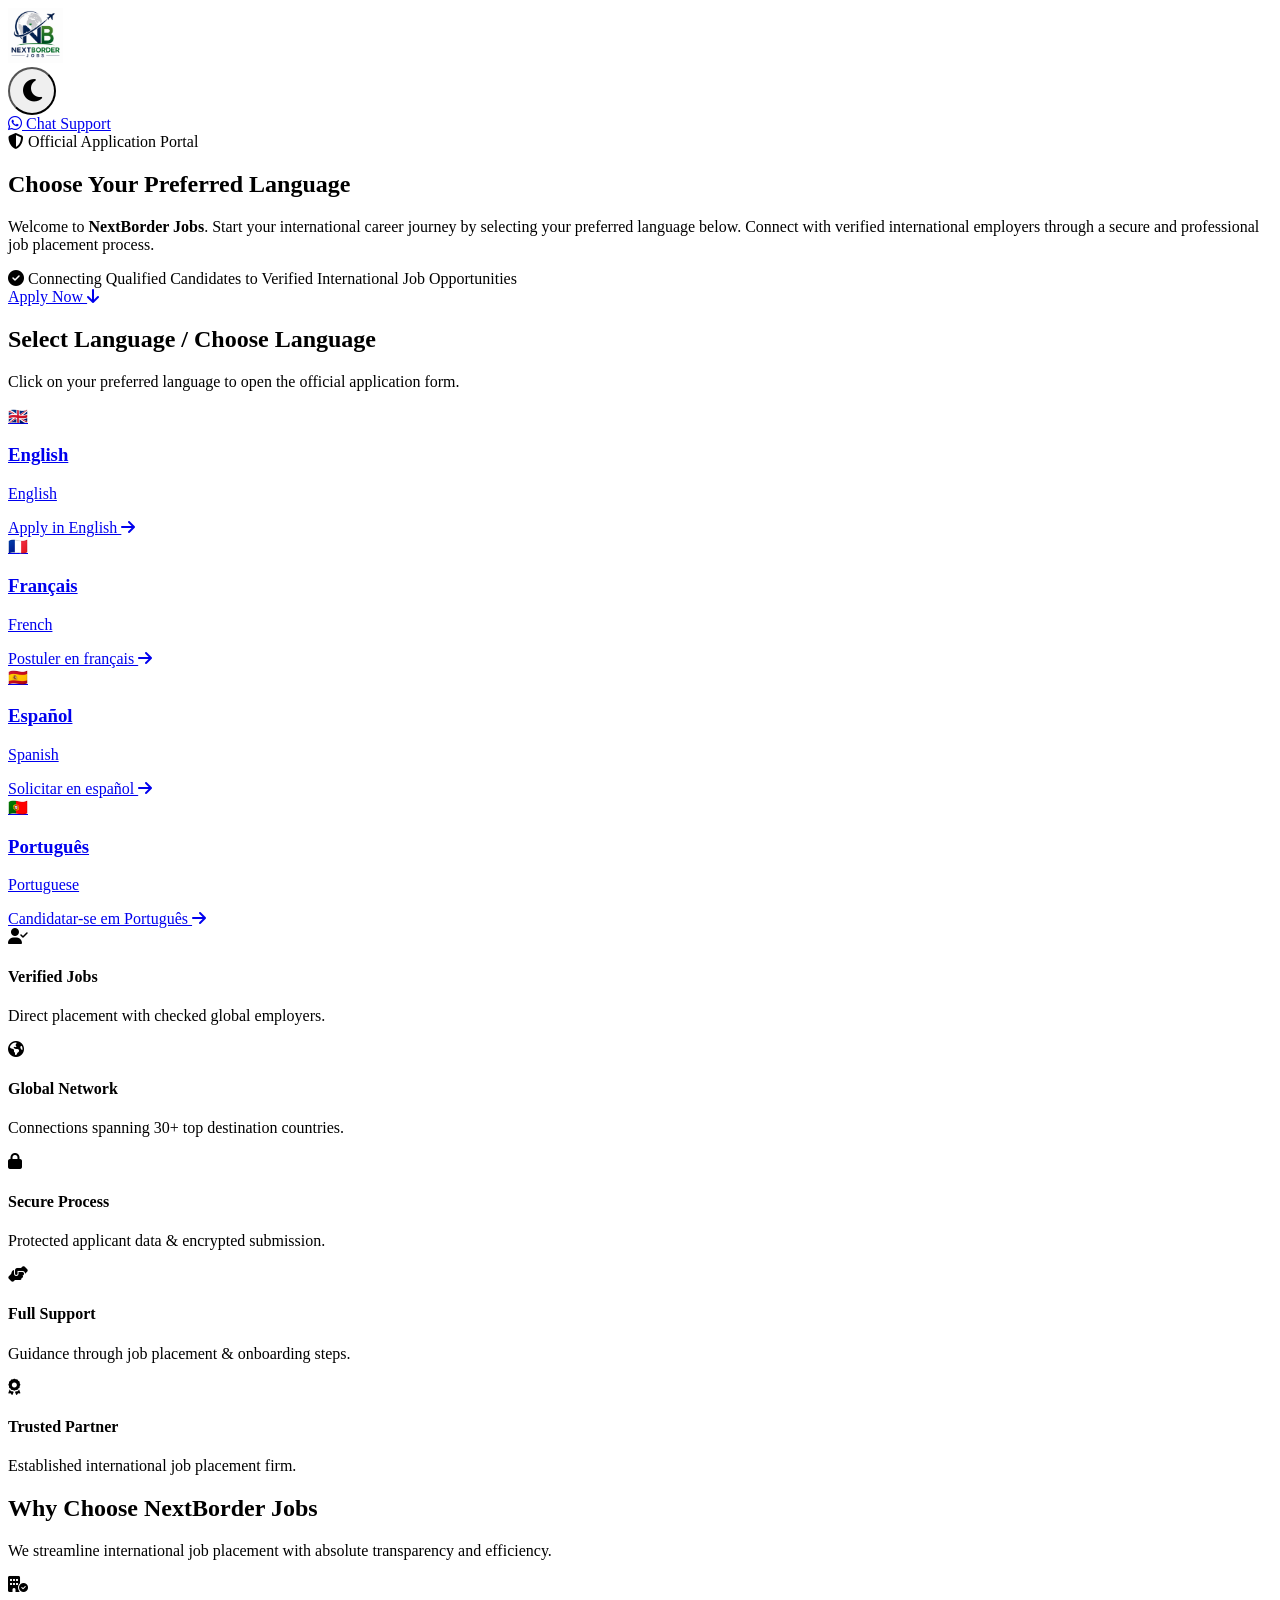
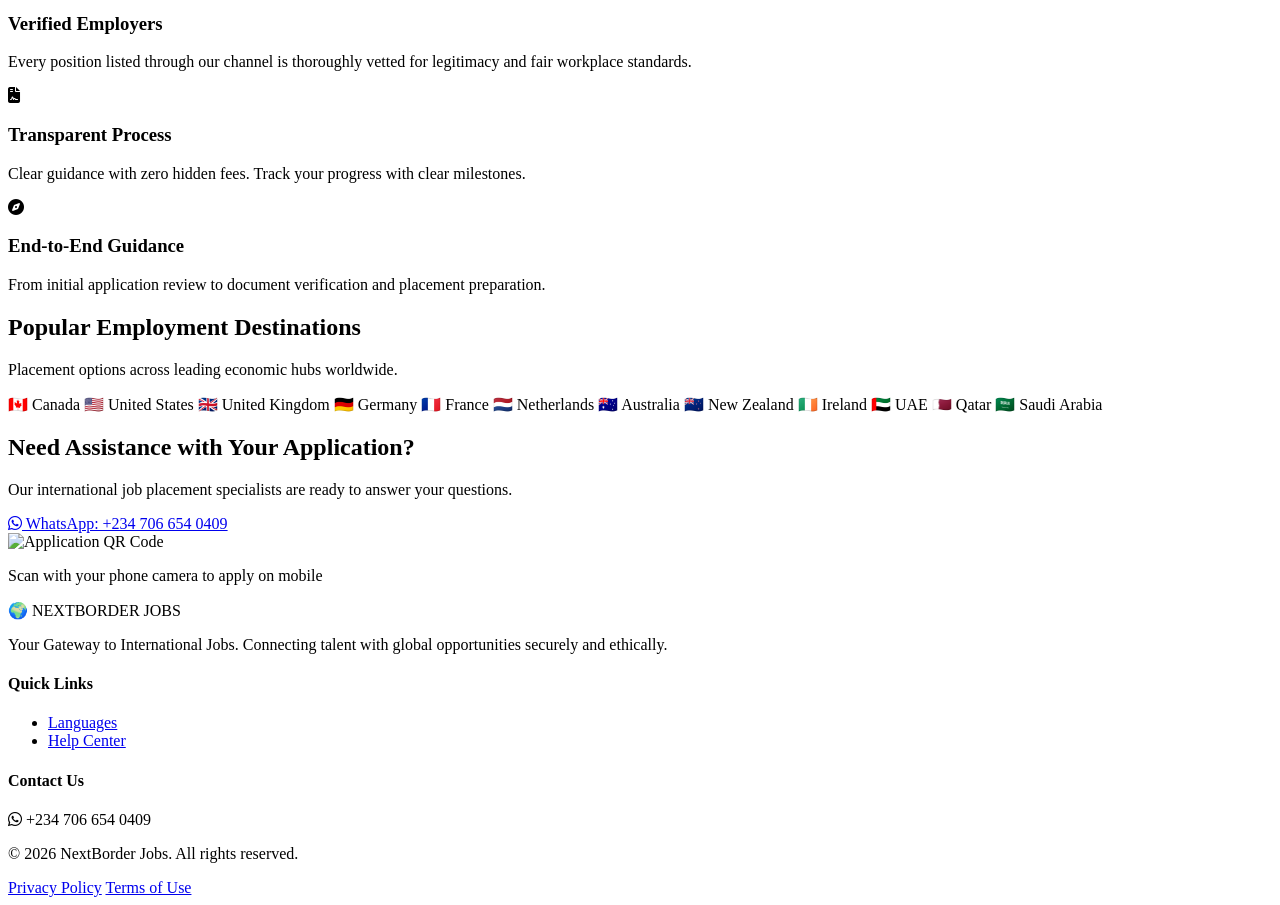
==== commit e6e37686: "Add files via upload" ====
--- a/index.html
+++ b/index.html
@@ -49,7 +49,7 @@
   <header class="navbar glass">
     <div class="container nav-container">
       <a href="./" class="brand-logo">
-        <img src="./assets/logo.png" alt="NextBorder Jobs Logo" onerror="this.onerror=null; this.src='https://via.placeholder.com/180x45/0c1938/ffffff?text=NEXTBORDER+JOBS';" />
+        <img src="./assets/logo.png" alt="NextBorder Jobs Logo" class="nav-logo" onerror="this.onerror=null; this.src='https://via.placeholder.com/220x60/0c1938/ffffff?text=NEXTBORDER+JOBS';" />
       </a>
       
       <div class="nav-actions">
@@ -89,11 +89,11 @@
     <section id="languages" class="languages-section">
       <div class="container">
         <div class="section-header center">
-          <h2>Select Language / اختر اللغة / Choose Language</h2>
+          <h2>Select Language / Choose Language</h2>
           <p>Click on your preferred language to open the official application form.</p>
         </div>
 
-        <!-- Language Cards Grid -->
+        <!-- Language Cards Grid (4 Languages) -->
         <div class="language-grid" id="language-grid">
           
           <!-- English -->
@@ -136,16 +136,6 @@
             </div>
           </a>
 
-          <!-- العربية -->
-          <a href="https://forms.gle/Arabic" target="_blank" class="lang-card glass rtl">
-            <div class="lang-flag">🇸🇦</div>
-            <div class="lang-details">
-              <h3>العربية</h3>
-              <p class="native-name">Arabic</p>
-              <span class="apply-btn">التقديم باللغة العربية <i class="fa-solid fa-arrow-left"></i></span>
-            </div>
-          </a>
-
         </div>
       </div>
     </section>
@@ -178,18 +168,6 @@
             <i class="fa-solid fa-award"></i>
             <h4>Trusted Partner</h4>
             <p>Established international job placement firm.</p>
-          </div>
-        </div>
-      </div>
-    </section>
-
-    <!-- Statistics Counters -->
-    <section class="stats-section">
-      <div class="container">
-        <div class="stats-grid glass single-stat">
-          <div class="stat-item">
-            <h3 class="counter" data-target="95">0</h3>
-            <p>% Candidate Satisfaction</p>
           </div>
         </div>
       </div>
@@ -260,7 +238,7 @@
             </div>
           </div>
           <div class="qr-wrapper center">
-            <img id="qr-code" src="https://api.qrserver.com/v1/create-qr-code/?size=150x150&data=https://wa.me/2347066540409" alt="Application QR Code" />
+            <img id="qr-code" src="https://api.qrserver.com/v1/create-qr-code/?size=150x150&data=https://nextborder.github.io/apply/" alt="Application QR Code" />
             <p class="qr-label">Scan with your phone camera to apply on mobile</p>
           </div>
         </div>
@@ -288,11 +266,6 @@
         <div class="footer-contact">
           <h4>Contact Us</h4>
           <p><i class="fa-brands fa-whatsapp"></i> +234 706 654 0409</p>
-          <div class="social-icons">
-            <a href="#" aria-label="LinkedIn"><i class="fa-brands fa-linkedin"></i></a>
-            <a href="#" aria-label="Facebook"><i class="fa-brands fa-facebook"></i></a>
-            <a href="#" aria-label="Twitter"><i class="fa-brands fa-twitter"></i></a>
-          </div>
         </div>
       </div>
       <div class="footer-bottom">
@@ -308,4 +281,4 @@
   <!-- JS relative link -->
   <script src="./script.js"></script>
 </body>
-</html>
+</html>
--- a/style.css
+++ b/style.css
@@ -0,0 +1,25 @@
+/* Logo Styling - Enlarged */
+.brand-logo img,
+.nav-logo {
+  height: 55px; /* Increased logo height */
+  width: auto;
+  max-height: 100%;
+  object-fit: contain;
+}
+
+/* Dark Mode Icon Button - Enlarged */
+#theme-toggle.btn-icon {
+  font-size: 1.6rem; /* Bigger dark mode icon */
+  width: 48px;
+  height: 48px;
+  display: flex;
+  align-items: center;
+  justify-content: center;
+  cursor: pointer;
+  border-radius: 50%;
+  transition: transform 0.2s ease, background-color 0.2s ease;
+}
+
+#theme-toggle.btn-icon:hover {
+  transform: scale(1.1);
+}
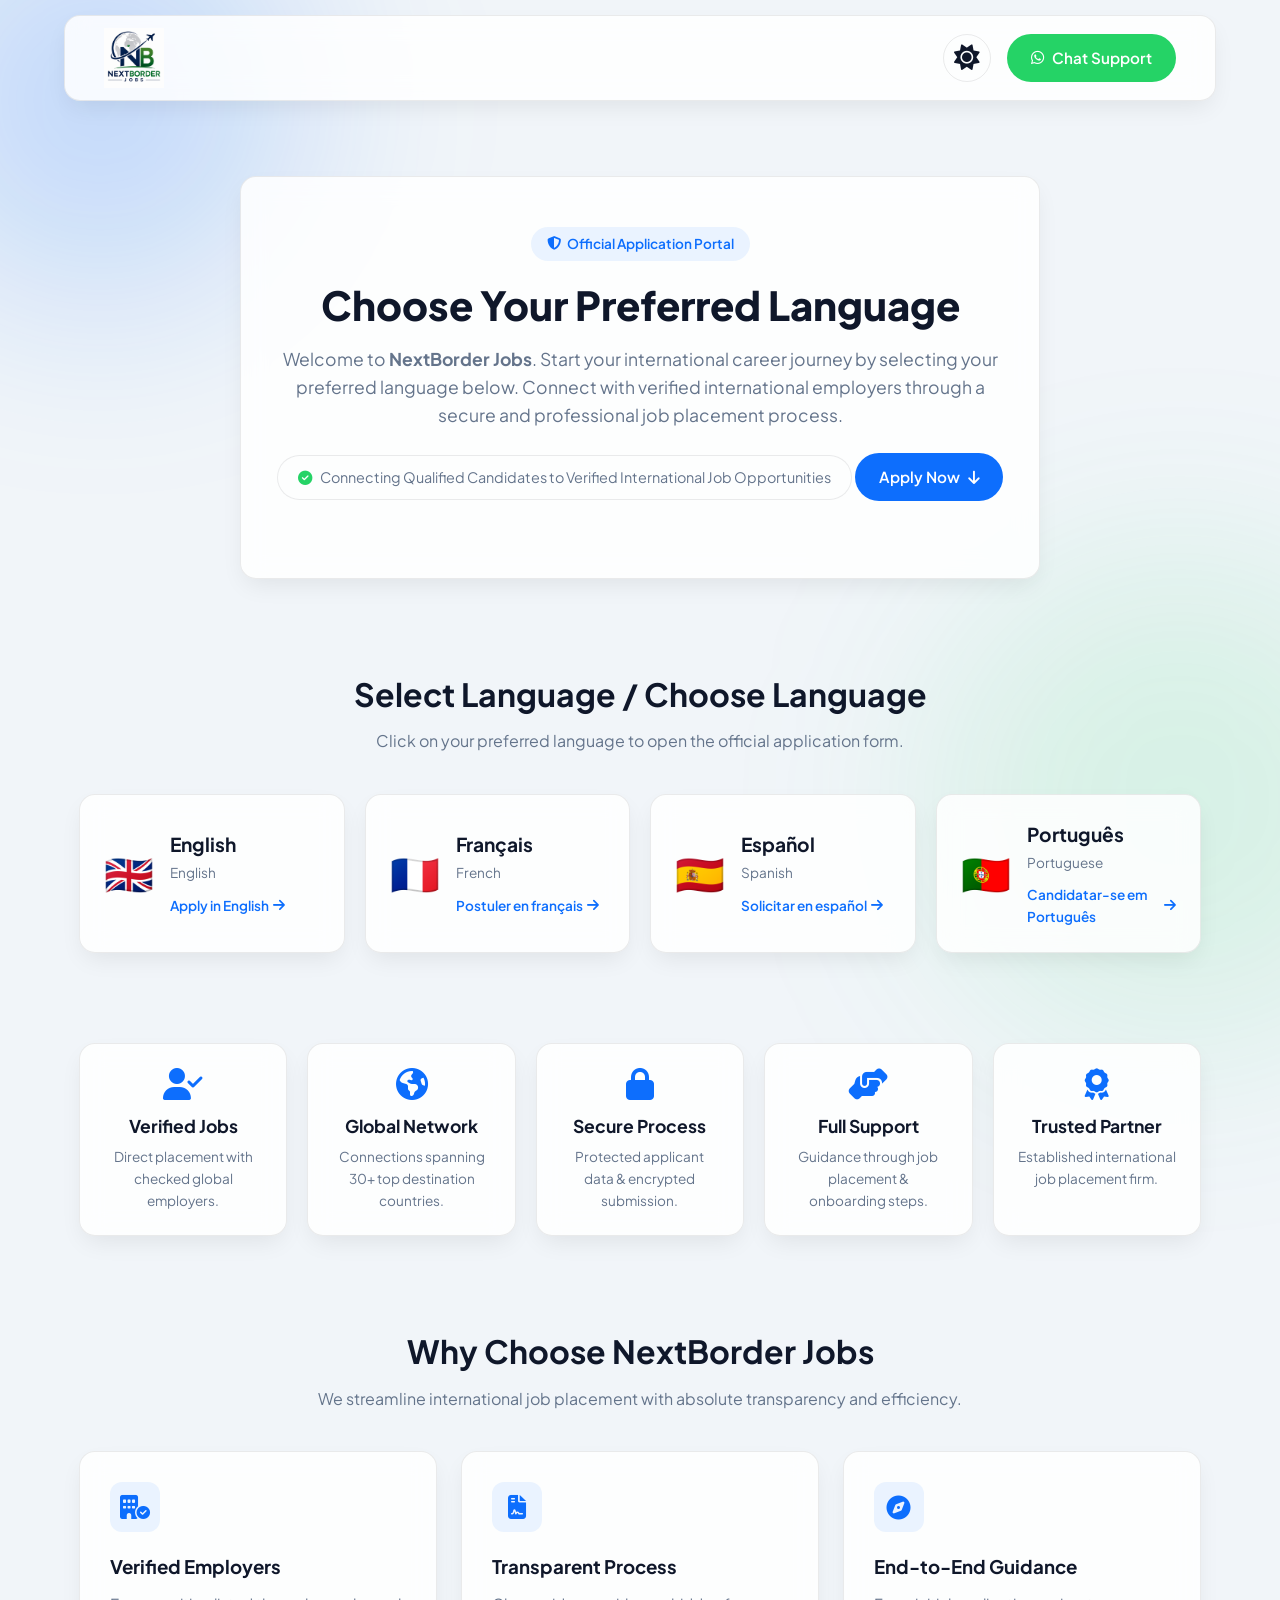
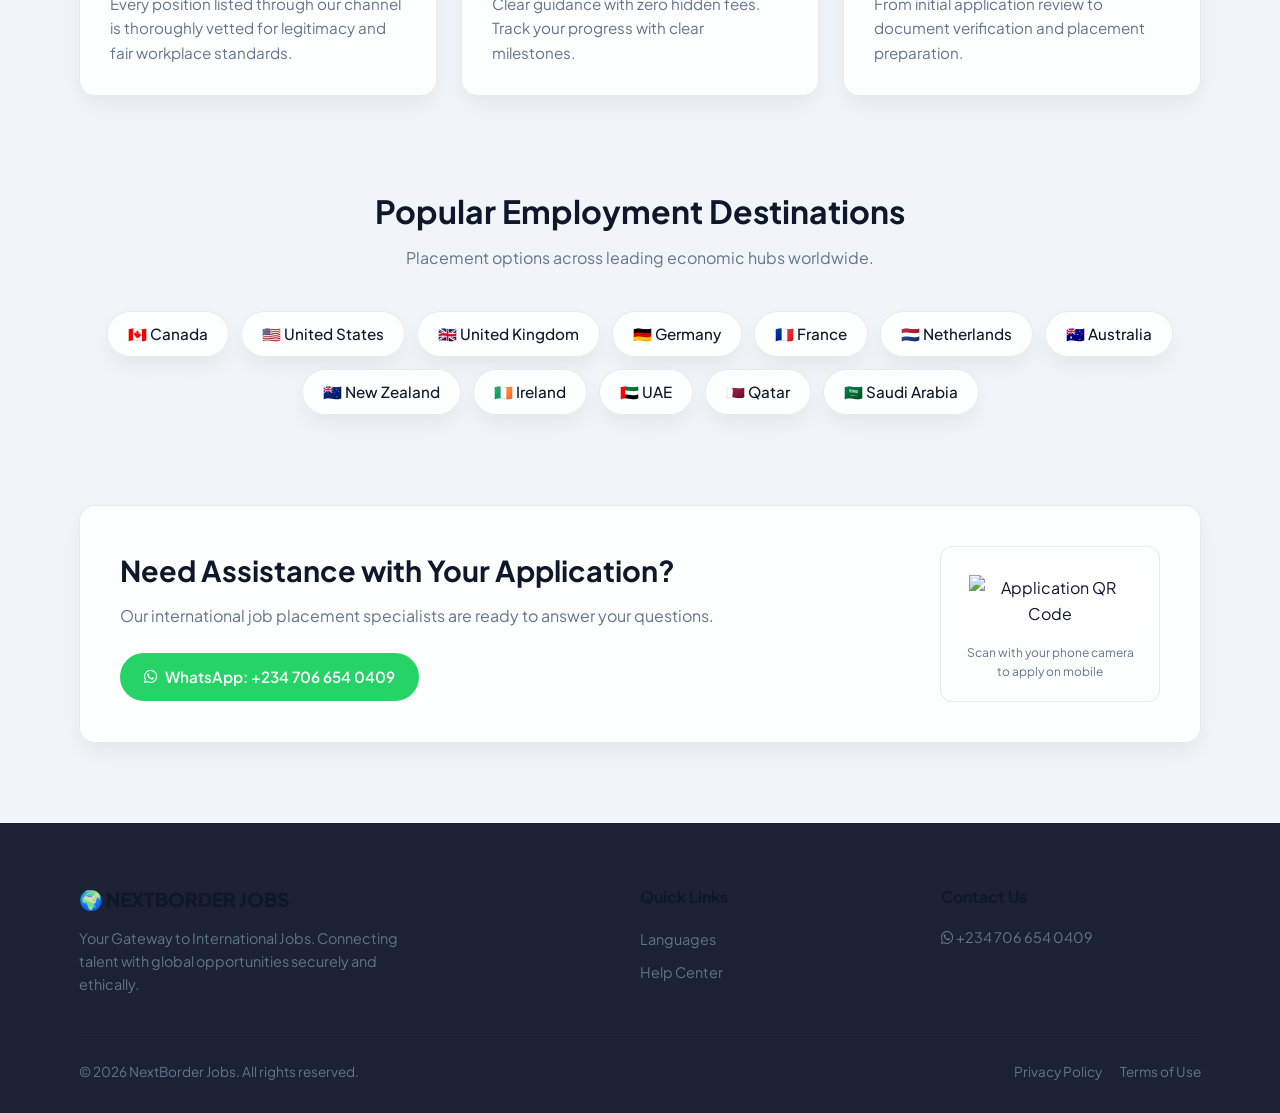
==== commit 6084509c: "Add files via upload" ====
--- a/index.html
+++ b/index.html
@@ -49,14 +49,14 @@
   <header class="navbar glass">
     <div class="container nav-container">
       <a href="./" class="brand-logo">
-        <img src="./assets/logo.png" alt="NextBorder Jobs Logo" class="nav-logo" onerror="this.onerror=null; this.src='https://via.placeholder.com/220x60/0c1938/ffffff?text=NEXTBORDER+JOBS';" />
+        <img src="./assets/logo.png" alt="NextBorder Jobs Logo" class="nav-logo" onerror="this.onerror=null; this.src='https://via.placeholder.com/240x65/0c1938/ffffff?text=NEXTBORDER+JOBS';" />
       </a>
       
       <div class="nav-actions">
         <button id="theme-toggle" class="btn-icon" aria-label="Toggle Dark/Light Mode">
           <i class="fa-solid fa-moon"></i>
         </button>
-        <a href="https://wa.me/2347066540409?text=Hello+NextBorder+Jobs%2C%0A%0AI+am+interested+in+international+job+opportunities+and+would+like+to+learn+more+about+the+available+positions.%0A%0AMy+details+are+as+follows%3A%0A%0A%E2%80%A2+Full+Name%3A%0A%E2%80%A2+Current+Location%3A%0A%E2%80%A2+Preferred+Destination+Country%3A%0A%E2%80%A2+Current+Occupation%3A%0A%E2%80%A2+Do+you+have+a+valid+Nigerian+International+Passport%3F+%28Yes%2FNo%29%0A%0AI+look+forward+to+your+guidance+on+the+next+steps.%0A%0AThank+you." target="_blank" class="btn btn-whatsapp hide-mobile">
+        <a href="https://wa.me/2347066540409?text=Hello+NextBorder+Jobs%2C%0A%0AI+am+interested+in+international+job+opportunities+and+would+like+to+learn+more+about+the+available+positions.%0A%0AMy+details+are+as+follows%3A%0A%0E2%80%A2+Full+Name%3A%0A%E2%80%A2+Current+Location%3A%0A%E2%80%A2+Preferred+Destination+Country%3A%0A%E2%80%A2+Current+Occupation%3A%0A%E2%80%A2+Do+you+have+a+valid+Nigerian+International+Passport%3F+%28Yes%2FNo%29%0A%0AI+look+forward+to+your+guidance+on+the+next+steps.%0A%0AThank+you." target="_blank" class="btn btn-whatsapp hide-mobile">
           <i class="fa-brands fa-whatsapp"></i> Chat Support
         </a>
       </div>
--- a/style.css
+++ b/style.css
@@ -1,25 +1,539 @@
-/* Logo Styling - Enlarged */
+/* ==========================================================================
+   NextBorder Jobs - Styling Sheet
+   ========================================================================== */
+
+:root {
+  --primary-color: #0d6efd;
+  --primary-hover: #0b5ed7;
+  --whatsapp-color: #25d366;
+  --whatsapp-hover: #20ba5a;
+  --bg-color: #0f172a;
+  --card-bg: rgba(30, 41, 59, 0.7);
+  --text-main: #f8fafc;
+  --text-muted: #94a3b8;
+  --border-color: rgba(255, 255, 255, 0.1);
+  --accent-glow: rgba(13, 110, 253, 0.15);
+  --font-family: 'Plus Jakarta Sans', sans-serif;
+  --shadow: 0 10px 30px -10px rgba(0, 0, 0, 0.5);
+}
+
+[data-theme="light"] {
+  --bg-color: #f1f5f9;
+  --card-bg: rgba(255, 255, 255, 0.85);
+  --text-main: #0f172a;
+  --text-muted: #64748b;
+  --border-color: rgba(0, 0, 0, 0.08);
+  --accent-glow: rgba(13, 110, 253, 0.08);
+  --shadow: 0 10px 25px -5px rgba(0, 0, 0, 0.08);
+}
+
+* {
+  margin: 0;
+  padding: 0;
+  box-sizing: border-box;
+}
+
+body {
+  font-family: var(--font-family);
+  background-color: var(--bg-color);
+  color: var(--text-main);
+  line-height: 1.6;
+  overflow-x: hidden;
+  transition: background-color 0.3s ease, color 0.3s ease;
+}
+
+.container {
+  width: 90%;
+  max-width: 1200px;
+  margin: 0 auto;
+  padding: 0 15px;
+}
+
+/* Glassmorphism */
+.glass {
+  background: var(--card-bg);
+  backdrop-filter: blur(12px);
+  -webkit-backdrop-filter: blur(12px);
+  border: 1px solid var(--border-color);
+  border-radius: 16px;
+  box-shadow: var(--shadow);
+}
+
+/* Background Shapes */
+.bg-shape {
+  position: fixed;
+  border-radius: 50%;
+  filter: blur(100px);
+  z-index: -1;
+  pointer-events: none;
+}
+
+.shape-1 {
+  width: 400px;
+  height: 400px;
+  background: rgba(13, 110, 253, 0.2);
+  top: -100px;
+  left: -100px;
+}
+
+.shape-2 {
+  width: 500px;
+  height: 500px;
+  background: rgba(37, 211, 102, 0.12);
+  bottom: -150px;
+  right: -150px;
+}
+
+/* Header & Navbar */
+.navbar {
+  position: sticky;
+  top: 15px;
+  z-index: 100;
+  margin: 15px auto;
+  width: 90%;
+  max-width: 1200px;
+  padding: 12px 24px;
+}
+
+.nav-container {
+  display: flex;
+  justify-content: space-between;
+  align-items: center;
+  width: 100%;
+}
+
+/* Enlarge Logo */
 .brand-logo img,
 .nav-logo {
-  height: 55px; /* Increased logo height */
+  height: 60px;
   width: auto;
   max-height: 100%;
   object-fit: contain;
-}
-
-/* Dark Mode Icon Button - Enlarged */
+  display: block;
+}
+
+.nav-actions {
+  display: flex;
+  align-items: center;
+  gap: 16px;
+}
+
+/* Enlarge Dark Mode Icon */
 #theme-toggle.btn-icon {
-  font-size: 1.6rem; /* Bigger dark mode icon */
+  background: transparent;
+  border: 1px solid var(--border-color);
+  color: var(--text-main);
+  font-size: 1.6rem;
   width: 48px;
   height: 48px;
+  border-radius: 50%;
   display: flex;
   align-items: center;
   justify-content: center;
   cursor: pointer;
-  border-radius: 50%;
-  transition: transform 0.2s ease, background-color 0.2s ease;
+  transition: all 0.2s ease;
 }
 
 #theme-toggle.btn-icon:hover {
+  background: var(--accent-glow);
   transform: scale(1.1);
+}
+
+/* Buttons */
+.btn {
+  display: inline-flex;
+  align-items: center;
+  gap: 8px;
+  padding: 12px 24px;
+  border-radius: 30px;
+  font-weight: 600;
+  text-decoration: none;
+  transition: all 0.25s ease;
+  font-size: 0.95rem;
+  border: none;
+  cursor: pointer;
+}
+
+.btn-primary {
+  background-color: var(--primary-color);
+  color: #ffffff;
+}
+
+.btn-primary:hover {
+  background-color: var(--primary-hover);
+  transform: translateY(-2px);
+  box-shadow: 0 5px 15px rgba(13, 110, 253, 0.4);
+}
+
+.btn-whatsapp {
+  background-color: var(--whatsapp-color);
+  color: #ffffff;
+}
+
+.btn-whatsapp:hover {
+  background-color: var(--whatsapp-hover);
+  transform: translateY(-2px);
+  box-shadow: 0 5px 15px rgba(37, 211, 102, 0.4);
+}
+
+/* Hero Section */
+.hero-section {
+  padding: 60px 0 40px;
+  text-align: center;
+}
+
+.hero-card {
+  padding: 50px 30px;
+  max-width: 800px;
+  margin: 0 auto;
+}
+
+.badge {
+  display: inline-flex;
+  align-items: center;
+  gap: 6px;
+  background: var(--accent-glow);
+  color: var(--primary-color);
+  padding: 6px 16px;
+  border-radius: 20px;
+  font-size: 0.85rem;
+  font-weight: 600;
+  margin-bottom: 20px;
+}
+
+.hero-card h1 {
+  font-size: 2.5rem;
+  font-weight: 800;
+  margin-bottom: 16px;
+  line-height: 1.2;
+}
+
+.hero-subtext {
+  color: var(--text-muted);
+  font-size: 1.1rem;
+  margin-bottom: 24px;
+}
+
+.trust-pill {
+  display: inline-block;
+  background: rgba(255, 255, 255, 0.05);
+  padding: 10px 20px;
+  border-radius: 30px;
+  font-size: 0.9rem;
+  color: var(--text-muted);
+  margin-bottom: 28px;
+  border: 1px solid var(--border-color);
+}
+
+.trust-pill i {
+  color: var(--whatsapp-color);
+  margin-right: 6px;
+}
+
+/* Languages Section */
+.languages-section {
+  padding: 50px 0;
+}
+
+.section-header {
+  margin-bottom: 40px;
+}
+
+.section-header.center {
+  text-align: center;
+}
+
+.section-header h2 {
+  font-size: 2rem;
+  margin-bottom: 8px;
+}
+
+.section-header p {
+  color: var(--text-muted);
+}
+
+.language-grid {
+  display: grid;
+  grid-template-columns: repeat(auto-fit, minmax(240px, 1fr));
+  gap: 20px;
+}
+
+.lang-card {
+  display: flex;
+  align-items: center;
+  gap: 16px;
+  padding: 24px;
+  text-decoration: none;
+  color: var(--text-main);
+  transition: all 0.3s ease;
+}
+
+.lang-card:hover {
+  transform: translateY(-5px);
+  border-color: var(--primary-color);
+  box-shadow: 0 10px 20px rgba(13, 110, 253, 0.2);
+}
+
+.lang-flag {
+  font-size: 2.5rem;
+  line-height: 1;
+}
+
+.lang-details h3 {
+  font-size: 1.2rem;
+  margin-bottom: 2px;
+}
+
+.native-name {
+  color: var(--text-muted);
+  font-size: 0.85rem;
+  margin-bottom: 8px;
+}
+
+.apply-btn {
+  font-size: 0.85rem;
+  font-weight: 600;
+  color: var(--primary-color);
+  display: inline-flex;
+  align-items: center;
+  gap: 4px;
+}
+
+/* Trust Section */
+.trust-section {
+  padding: 40px 0;
+}
+
+.trust-grid {
+  display: grid;
+  grid-template-columns: repeat(auto-fit, minmax(200px, 1fr));
+  gap: 20px;
+}
+
+.trust-card {
+  padding: 24px;
+  text-align: center;
+}
+
+.trust-card i {
+  font-size: 2rem;
+  color: var(--primary-color);
+  margin-bottom: 12px;
+}
+
+.trust-card h4 {
+  font-size: 1.1rem;
+  margin-bottom: 6px;
+}
+
+.trust-card p {
+  font-size: 0.85rem;
+  color: var(--text-muted);
+}
+
+/* Features Section */
+.features-section {
+  padding: 50px 0;
+}
+
+.features-grid {
+  display: grid;
+  grid-template-columns: repeat(auto-fit, minmax(280px, 1fr));
+  gap: 24px;
+}
+
+.feature-card {
+  padding: 30px;
+}
+
+.icon-wrapper {
+  width: 50px;
+  height: 50px;
+  background: var(--accent-glow);
+  color: var(--primary-color);
+  border-radius: 12px;
+  display: flex;
+  align-items: center;
+  justify-content: center;
+  font-size: 1.5rem;
+  margin-bottom: 20px;
+}
+
+.feature-card h3 {
+  margin-bottom: 10px;
+}
+
+.feature-card p {
+  color: var(--text-muted);
+  font-size: 0.95rem;
+}
+
+/* Destinations Section */
+.destinations-section {
+  padding: 40px 0;
+}
+
+.destinations-flex {
+  display: flex;
+  flex-wrap: wrap;
+  gap: 12px;
+  justify-content: center;
+}
+
+.dest-chip {
+  padding: 10px 20px;
+  border-radius: 30px;
+  font-size: 0.95rem;
+  font-weight: 500;
+}
+
+/* Contact Section */
+.contact-section {
+  padding: 50px 0 80px;
+}
+
+.contact-grid {
+  display: grid;
+  grid-template-columns: 1fr 220px;
+  gap: 40px;
+  padding: 40px;
+  align-items: center;
+}
+
+.contact-info h2 {
+  font-size: 1.8rem;
+  margin-bottom: 10px;
+}
+
+.contact-info p {
+  color: var(--text-muted);
+  margin-bottom: 24px;
+}
+
+.qr-wrapper {
+  text-align: center;
+  background: rgba(255, 255, 255, 0.05);
+  padding: 20px;
+  border-radius: 12px;
+  border: 1px solid var(--border-color);
+}
+
+.qr-wrapper img {
+  border-radius: 8px;
+  background: #ffffff;
+  padding: 8px;
+  width: 150px;
+  height: 150px;
+}
+
+.qr-label {
+  font-size: 0.75rem;
+  color: var(--text-muted);
+  margin-top: 8px;
+}
+
+/* Footer */
+.footer {
+  background: rgba(15, 23, 42, 0.95);
+  border-top: 1px solid var(--border-color);
+  padding: 60px 0 30px;
+}
+
+.footer-grid {
+  display: grid;
+  grid-template-columns: 2fr 1fr 1fr;
+  gap: 40px;
+  margin-bottom: 40px;
+}
+
+.brand-text {
+  font-size: 1.2rem;
+  font-weight: 800;
+  margin-bottom: 12px;
+}
+
+.footer-brand p {
+  color: var(--text-muted);
+  font-size: 0.9rem;
+  max-width: 350px;
+}
+
+.footer-links h4,
+.footer-contact h4 {
+  font-size: 1rem;
+  margin-bottom: 16px;
+}
+
+.footer-links ul {
+  list-style: none;
+}
+
+.footer-links li {
+  margin-bottom: 8px;
+}
+
+.footer-links a {
+  color: var(--text-muted);
+  text-decoration: none;
+  font-size: 0.9rem;
+  transition: color 0.2s ease;
+}
+
+.footer-links a:hover {
+  color: var(--primary-color);
+}
+
+.footer-contact p {
+  color: var(--text-muted);
+  font-size: 0.9rem;
+}
+
+.footer-bottom {
+  display: flex;
+  justify-content: space-between;
+  align-items: center;
+  padding-top: 24px;
+  border-top: 1px solid var(--border-color);
+  font-size: 0.85rem;
+  color: var(--text-muted);
+}
+
+.legal-links a {
+  color: var(--text-muted);
+  text-decoration: none;
+  margin-left: 16px;
+}
+
+.legal-links a:hover {
+  color: var(--text-main);
+}
+
+/* Responsive Design */
+@media (max-width: 768px) {
+  .hero-card h1 {
+    font-size: 1.8rem;
+  }
+  
+  .contact-grid {
+    grid-template-columns: 1fr;
+    text-align: center;
+  }
+
+  .qr-wrapper {
+    margin: 0 auto;
+  }
+
+  .footer-grid {
+    grid-template-columns: 1fr;
+  }
+
+  .footer-bottom {
+    flex-direction: column;
+    gap: 12px;
+    text-align: center;
+  }
+
+  .hide-mobile {
+    display: none;
+  }
 }
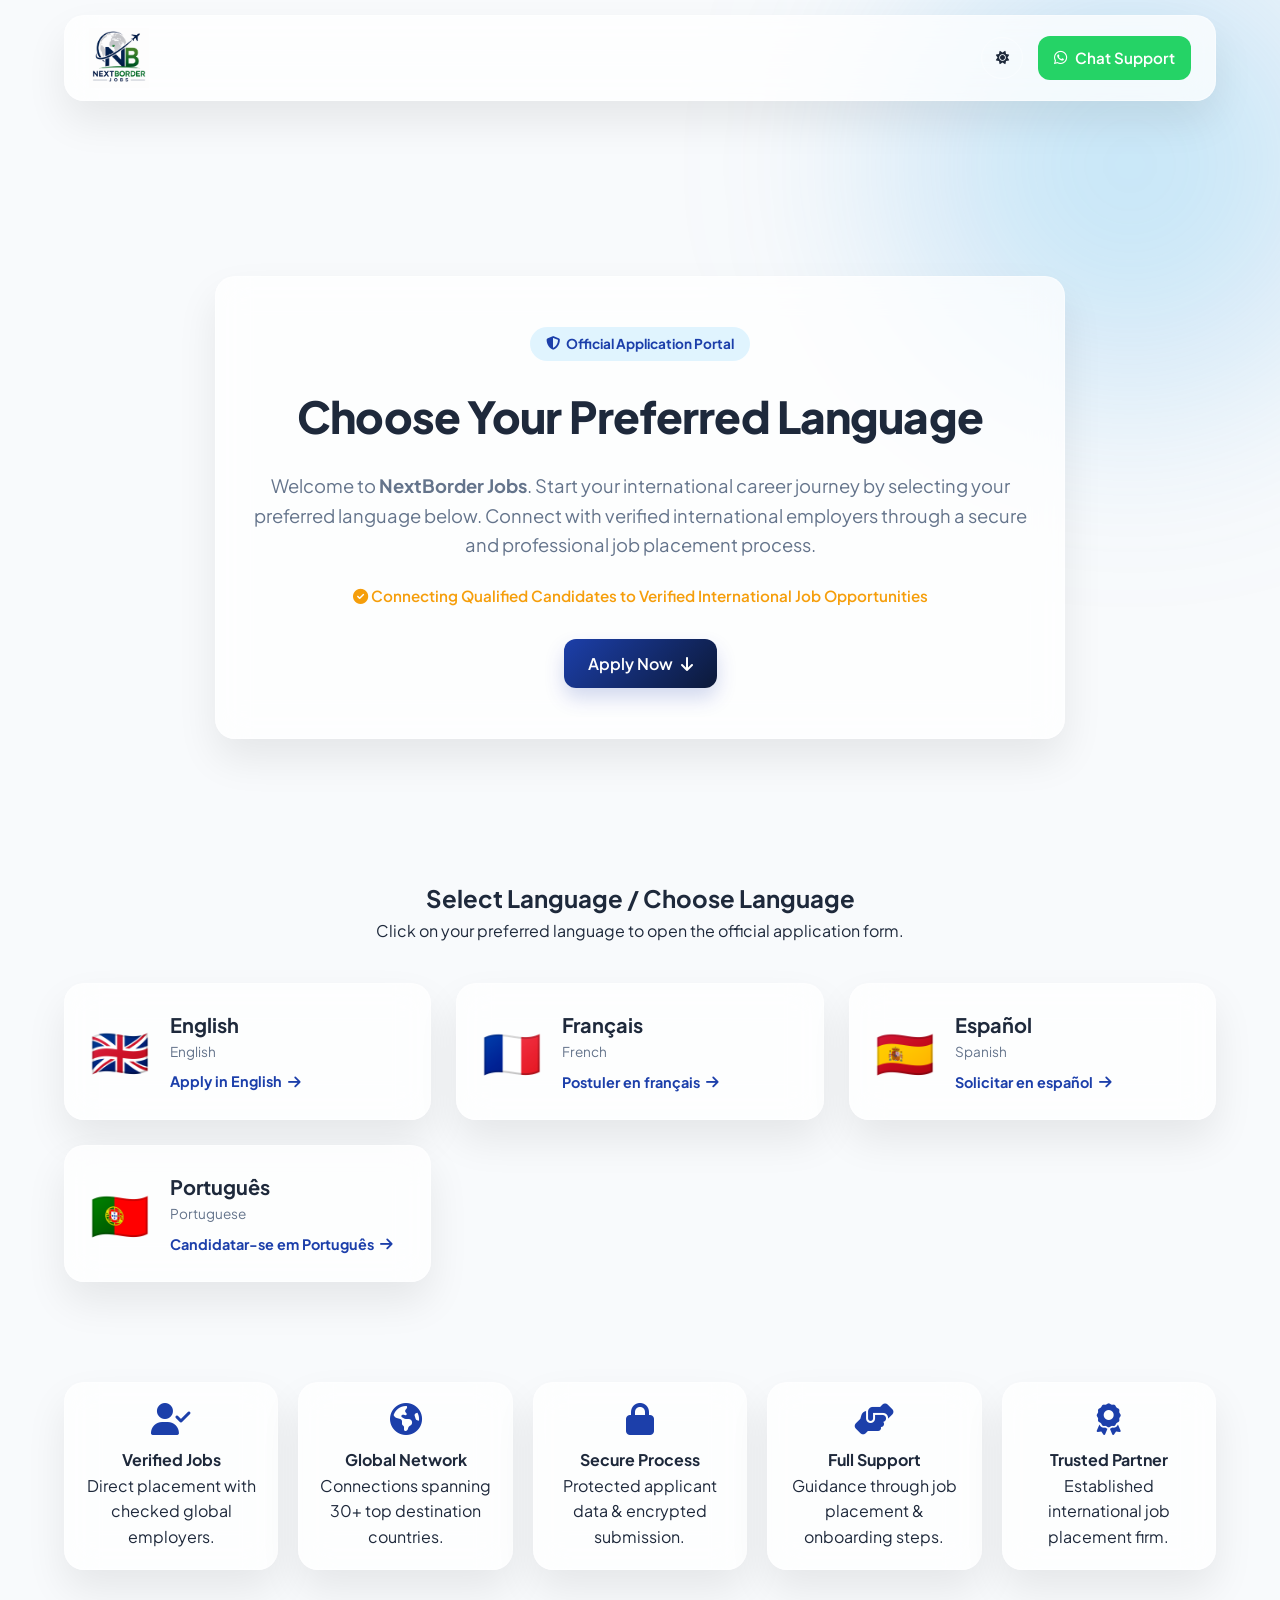
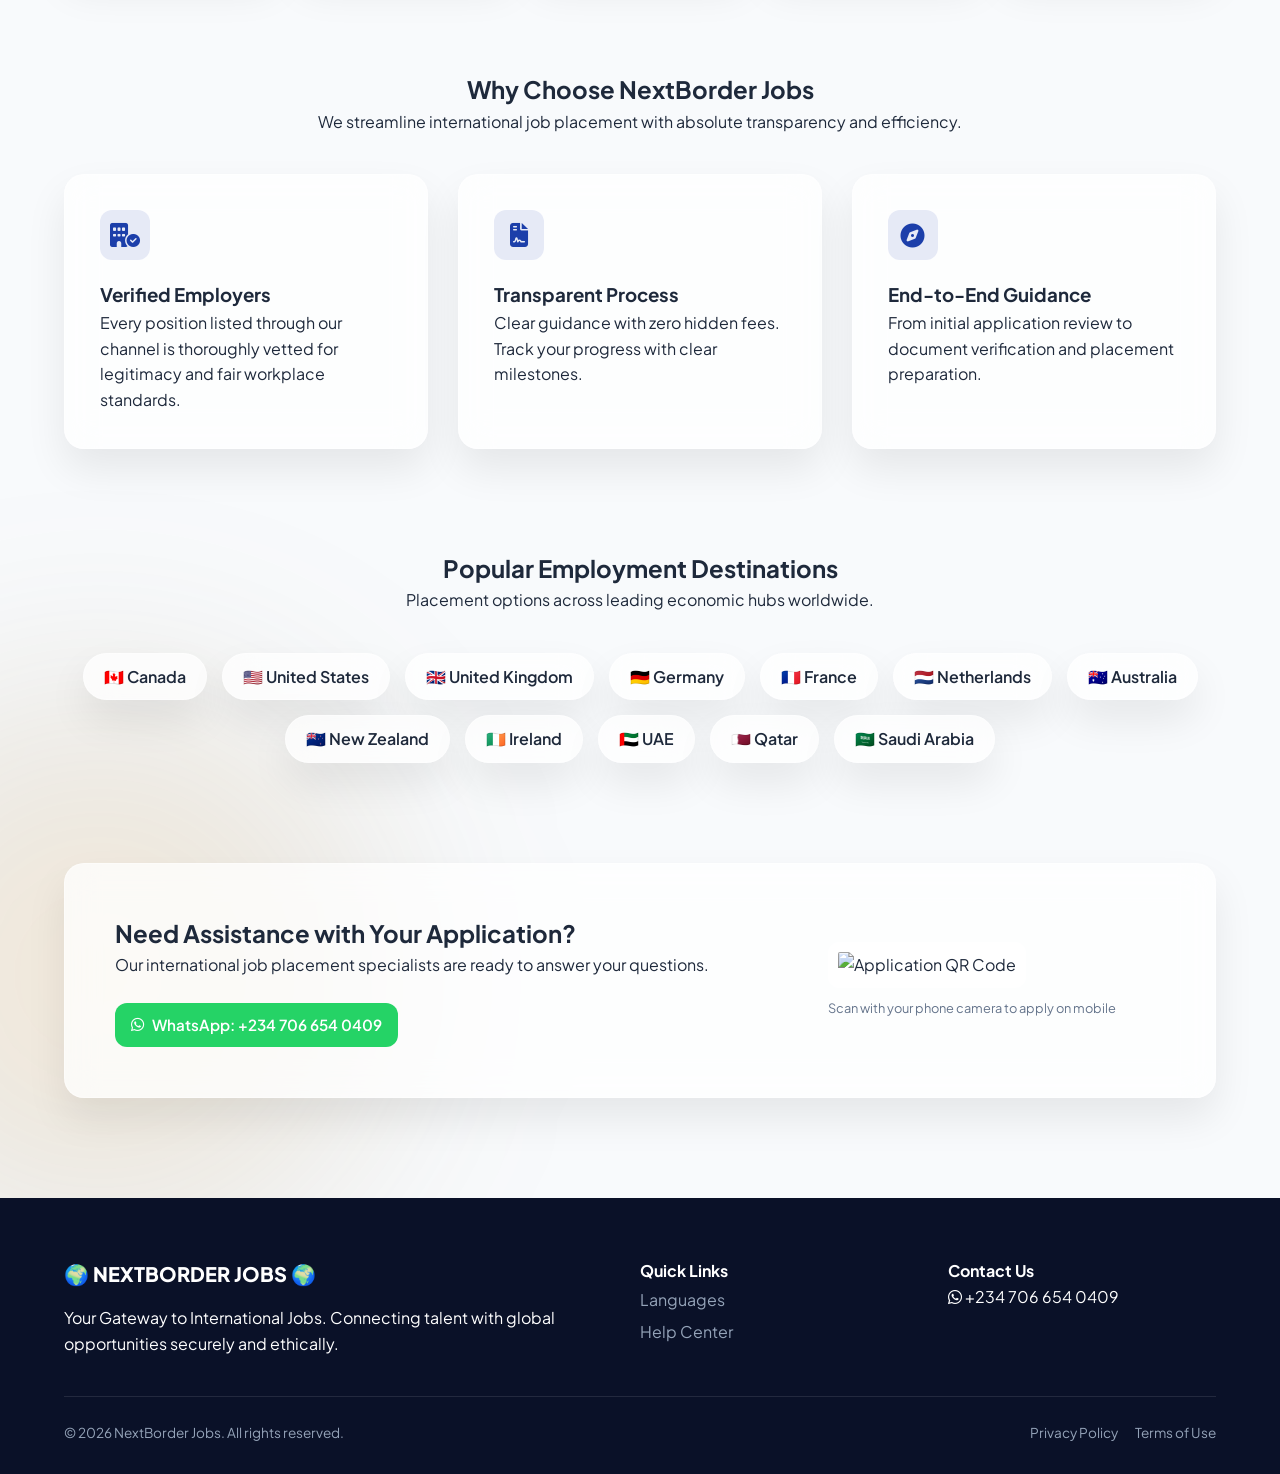
==== commit 3e9e9106: "Update brand text in footer to include emoji" ====
--- a/index.html
+++ b/index.html
@@ -252,7 +252,7 @@
       <div class="footer-grid">
         <div class="footer-brand">
           <a href="./" style="text-decoration: none; color: inherit;">
-            <div class="brand-text">🌍 NEXTBORDER JOBS</div>
+            <div class="brand-text">🌍 NEXTBORDER JOBS 🌍</div>
           </a>
           <p>Your Gateway to International Jobs. Connecting talent with global opportunities securely and ethically.</p>
         </div>
@@ -281,4 +281,4 @@
   <!-- JS relative link -->
   <script src="./script.js"></script>
 </body>
-</html>+</html>
--- a/style.css
+++ b/style.css
@@ -1,90 +1,93 @@
-/* ==========================================================================
-   NextBorder Jobs - Styling Sheet
-   ========================================================================== */
-
+/* --- Variables & Themes --- */
 :root {
-  --primary-color: #0d6efd;
-  --primary-hover: #0b5ed7;
-  --whatsapp-color: #25d366;
-  --whatsapp-hover: #20ba5a;
-  --bg-color: #0f172a;
-  --card-bg: rgba(30, 41, 59, 0.7);
-  --text-main: #f8fafc;
-  --text-muted: #94a3b8;
-  --border-color: rgba(255, 255, 255, 0.1);
-  --accent-glow: rgba(13, 110, 253, 0.15);
-  --font-family: 'Plus Jakarta Sans', sans-serif;
-  --shadow: 0 10px 30px -10px rgba(0, 0, 0, 0.5);
-}
-
-[data-theme="light"] {
-  --bg-color: #f1f5f9;
-  --card-bg: rgba(255, 255, 255, 0.85);
-  --text-main: #0f172a;
+  --navy-deep: #0a1128;
+  --navy-primary: #0c1938;
+  --royal-blue: #1c3faa;
+  --sky-blue: #38bdf8;
+  --gold-accent: #f59e0b;
+  --white: #ffffff;
+  --gray-bg: #f8fafc;
+  --text-dark: #1e293b;
   --text-muted: #64748b;
-  --border-color: rgba(0, 0, 0, 0.08);
-  --accent-glow: rgba(13, 110, 253, 0.08);
-  --shadow: 0 10px 25px -5px rgba(0, 0, 0, 0.08);
-}
-
+  
+  --glass-bg: rgba(255, 255, 255, 0.75);
+  --glass-border: rgba(255, 255, 255, 0.4);
+  --glass-shadow: 0 20px 40px rgba(0, 0, 0, 0.08);
+  --card-hover-shadow: 0 25px 50px rgba(28, 63, 170, 0.15);
+  
+  --radius-lg: 20px;
+  --radius-md: 12px;
+  --radius-sm: 8px;
+  --transition: all 0.3s cubic-bezier(0.16, 1, 0.3, 1);
+}
+
+[data-theme="dark"] {
+  --gray-bg: #030712;
+  --text-dark: #f3f4f6;
+  --text-muted: #9ca3af;
+  --glass-bg: rgba(15, 23, 42, 0.8);
+  --glass-border: rgba(255, 255, 255, 0.08);
+  --glass-shadow: 0 20px 40px rgba(0, 0, 0, 0.5);
+}
+
+/* --- Base & Reset --- */
 * {
+  box-sizing: border-box;
   margin: 0;
   padding: 0;
-  box-sizing: border-box;
+  scroll-behavior: smooth;
 }
 
 body {
-  font-family: var(--font-family);
-  background-color: var(--bg-color);
-  color: var(--text-main);
+  font-family: 'Plus Jakarta Sans', sans-serif;
+  background-color: var(--gray-bg);
+  color: var(--text-dark);
   line-height: 1.6;
+  position: relative;
   overflow-x: hidden;
-  transition: background-color 0.3s ease, color 0.3s ease;
+  transition: background-color 0.4s ease, color 0.4s ease;
 }
 
 .container {
   width: 90%;
   max-width: 1200px;
   margin: 0 auto;
-  padding: 0 15px;
-}
-
-/* Glassmorphism */
+}
+
+/* --- Glassmorphism UI Base --- */
 .glass {
-  background: var(--card-bg);
-  backdrop-filter: blur(12px);
-  -webkit-backdrop-filter: blur(12px);
-  border: 1px solid var(--border-color);
-  border-radius: 16px;
-  box-shadow: var(--shadow);
-}
-
-/* Background Shapes */
+  background: var(--glass-bg);
+  backdrop-filter: blur(16px);
+  -webkit-backdrop-filter: blur(16px);
+  border: 1px solid var(--glass-border);
+  box-shadow: var(--glass-shadow);
+  border-radius: var(--radius-lg);
+}
+
+/* --- Background Orbs --- */
 .bg-shape {
-  position: fixed;
+  position: absolute;
   border-radius: 50%;
   filter: blur(100px);
   z-index: -1;
   pointer-events: none;
 }
-
 .shape-1 {
-  width: 400px;
-  height: 400px;
-  background: rgba(13, 110, 253, 0.2);
-  top: -100px;
-  left: -100px;
-}
-
-.shape-2 {
   width: 500px;
   height: 500px;
-  background: rgba(37, 211, 102, 0.12);
-  bottom: -150px;
-  right: -150px;
-}
-
-/* Header & Navbar */
+  background: radial-gradient(circle, rgba(56, 189, 248, 0.3), rgba(28, 63, 170, 0.1));
+  top: -100px;
+  right: -100px;
+}
+.shape-2 {
+  width: 600px;
+  height: 600px;
+  background: radial-gradient(circle, rgba(245, 158, 11, 0.15), rgba(12, 25, 56, 0.1));
+  bottom: 200px;
+  left: -200px;
+}
+
+/* --- Navigation --- */
 .navbar {
   position: sticky;
   top: 15px;
@@ -102,89 +105,88 @@
   width: 100%;
 }
 
-/* Enlarge Logo */
-.brand-logo img,
-.nav-logo {
+.brand-logo img {
   height: 60px;
-  width: auto;
-  max-height: 100%;
-  object-fit: contain;
   display: block;
 }
 
 .nav-actions {
   display: flex;
   align-items: center;
-  gap: 16px;
-}
-
-/* Enlarge Dark Mode Icon */
-#theme-toggle.btn-icon {
+  gap: 15px;
+}
+
+/* --- Buttons & UI Elements --- */
+.btn {
+  display: inline-flex;
+  align-items: center;
+  gap: 8px;
+  padding: 12px 24px;
+  border-radius: var(--radius-md);
+  font-weight: 600;
+  text-decoration: none;
+  cursor: pointer;
+  border: none;
+  transition: var(--transition);
+}
+
+.btn-primary {
+  background: linear-gradient(135deg, var(--royal-blue), var(--navy-primary));
+  color: var(--white);
+  box-shadow: 0 10px 20px rgba(28, 63, 170, 0.2);
+}
+.btn-primary:hover {
+  transform: translateY(-2px);
+  box-shadow: 0 15px 30px rgba(28, 63, 170, 0.35);
+}
+
+.btn-whatsapp {
+  background-color: #25d366;
+  color: var(--white);
+  /* Prevent text from wrapping onto a second line */
+  white-space: nowrap; 
+
+  /* Fluid font sizing: min 0.75rem (~12px) on phones, scales up to 0.95rem (~15px) on desktop */
+  font-size: clamp(0.75rem, 3vw, 0.95rem); 
+
+  /* Adjust padding so it fits comfortably on small screens */
+  padding: 10px 16px; 
+
+  /* Layout alignment */
+  display: inline-flex;
+  align-items: center;
+  justify-content: center;
+  gap: 8px;
+  max-width: 100%;
+}
+.btn-whatsapp:hover {
+  background-color: #1eb957;
+  transform: translateY(-2px);
+}
+
+.btn-icon {
   background: transparent;
-  border: 1px solid var(--border-color);
-  color: var(--text-main);
-  font-size: 1.6rem;
-  width: 48px;
-  height: 48px;
+  border: 1px solid var(--glass-border);
+  width: 42px;
+  height: 42px;
   border-radius: 50%;
   display: flex;
   align-items: center;
   justify-content: center;
   cursor: pointer;
-  transition: all 0.2s ease;
-}
-
-#theme-toggle.btn-icon:hover {
-  background: var(--accent-glow);
-  transform: scale(1.1);
-}
-
-/* Buttons */
-.btn {
-  display: inline-flex;
-  align-items: center;
-  gap: 8px;
-  padding: 12px 24px;
-  border-radius: 30px;
-  font-weight: 600;
-  text-decoration: none;
-  transition: all 0.25s ease;
-  font-size: 0.95rem;
-  border: none;
-  cursor: pointer;
-}
-
-.btn-primary {
-  background-color: var(--primary-color);
-  color: #ffffff;
-}
-
-.btn-primary:hover {
-  background-color: var(--primary-hover);
-  transform: translateY(-2px);
-  box-shadow: 0 5px 15px rgba(13, 110, 253, 0.4);
-}
-
-.btn-whatsapp {
-  background-color: var(--whatsapp-color);
-  color: #ffffff;
-}
-
-.btn-whatsapp:hover {
-  background-color: var(--whatsapp-hover);
-  transform: translateY(-2px);
-  box-shadow: 0 5px 15px rgba(37, 211, 102, 0.4);
-}
-
-/* Hero Section */
+  color: var(--text-dark);
+  transition: var(--transition);
+}
+
+/* --- Hero Section --- */
 .hero-section {
-  padding: 60px 0 40px;
+  padding: 160px 0 80px;
   text-align: center;
 }
 
 .hero-card {
   padding: 50px 30px;
-  max-width: 800px;
+  max-width: 850px;
   margin: 0 auto;
 }
 
@@ -192,114 +194,108 @@
   display: inline-flex;
   align-items: center;
   gap: 6px;
-  background: var(--accent-glow);
-  color: var(--primary-color);
   padding: 6px 16px;
-  border-radius: 20px;
+  background: rgba(56, 189, 248, 0.15);
+  color: var(--royal-blue);
+  font-weight: 700;
   font-size: 0.85rem;
+  border-radius: 50px;
+  margin-bottom: 20px;
+}
+[data-theme="dark"] .badge {
+  color: var(--sky-blue);
+}
+
+.hero-card h1 {
+  font-size: 2.75rem;
+  font-weight: 800;
+  letter-spacing: -0.02em;
+  margin-bottom: 20px;
+  color: var(--text-dark);
+}
+
+.hero-subtext {
+  font-size: 1.15rem;
+  color: var(--text-muted);
+  margin-bottom: 25px;
+}
+
+.trust-pill {
+  font-size: 0.95rem;
   font-weight: 600;
-  margin-bottom: 20px;
-}
-
-.hero-card h1 {
-  font-size: 2.5rem;
-  font-weight: 800;
-  margin-bottom: 16px;
-  line-height: 1.2;
-}
-
-.hero-subtext {
-  color: var(--text-muted);
-  font-size: 1.1rem;
-  margin-bottom: 24px;
-}
-
-.trust-pill {
-  display: inline-block;
-  background: rgba(255, 255, 255, 0.05);
-  padding: 10px 20px;
-  border-radius: 30px;
-  font-size: 0.9rem;
-  color: var(--text-muted);
-  margin-bottom: 28px;
-  border: 1px solid var(--border-color);
-}
-
-.trust-pill i {
-  color: var(--whatsapp-color);
-  margin-right: 6px;
-}
-
-/* Languages Section */
+  color: var(--gold-accent);
+  margin-bottom: 30px;
+}
+
+/* --- Language Cards --- */
 .languages-section {
-  padding: 50px 0;
+  padding: 60px 0;
 }
 
 .section-header {
   margin-bottom: 40px;
 }
-
 .section-header.center {
   text-align: center;
 }
 
-.section-header h2 {
-  font-size: 2rem;
-  margin-bottom: 8px;
-}
-
-.section-header p {
-  color: var(--text-muted);
-}
-
 .language-grid {
   display: grid;
-  grid-template-columns: repeat(auto-fit, minmax(240px, 1fr));
+  grid-template-columns: repeat(auto-fit, minmax(280px, 1fr));
+  gap: 25px;
+}
+
+.lang-card {
+  padding: 25px;
+  text-decoration: none;
+  color: var(--text-dark);
+  display: flex;
+  align-items: center;
   gap: 20px;
-}
-
-.lang-card {
-  display: flex;
-  align-items: center;
-  gap: 16px;
-  padding: 24px;
-  text-decoration: none;
-  color: var(--text-main);
-  transition: all 0.3s ease;
+  transition: var(--transition);
 }
 
 .lang-card:hover {
-  transform: translateY(-5px);
-  border-color: var(--primary-color);
-  box-shadow: 0 10px 20px rgba(13, 110, 253, 0.2);
+  transform: translateY(-6px);
+  border-color: var(--royal-blue);
+  box-shadow: var(--card-hover-shadow);
 }
 
 .lang-flag {
-  font-size: 2.5rem;
+  font-size: 3rem;
   line-height: 1;
 }
 
 .lang-details h3 {
-  font-size: 1.2rem;
-  margin-bottom: 2px;
+  font-size: 1.25rem;
+  font-weight: 700;
 }
 
 .native-name {
+  font-size: 0.85rem;
   color: var(--text-muted);
-  font-size: 0.85rem;
   margin-bottom: 8px;
 }
 
 .apply-btn {
-  font-size: 0.85rem;
-  font-weight: 600;
-  color: var(--primary-color);
-  display: inline-flex;
-  align-items: center;
-  gap: 4px;
-}
-
-/* Trust Section */
+  font-size: 0.9rem;
+  font-weight: 700;
+  color: var(--royal-blue);
+  display: flex;
+  align-items: center;
+  gap: 6px;
+}
+[data-theme="dark"] .apply-btn {
+  color: var(--sky-blue);
+}
+
+/* RTL Support for Arabic Card */
+.lang-card.rtl {
+  direction: rtl;
+  text-align: right;
+}
+
+/* --- Trust Section --- */
 .trust-section {
   padding: 40px 0;
 }
@@ -311,64 +307,77 @@
 }
 
 .trust-card {
-  padding: 24px;
+  padding: 20px;
   text-align: center;
 }
 
 .trust-card i {
   font-size: 2rem;
-  color: var(--primary-color);
+  color: var(--royal-blue);
   margin-bottom: 12px;
 }
-
-.trust-card h4 {
+[data-theme="dark"] .trust-card i {
+  color: var(--sky-blue);
+}
+
+/* --- Stats --- */
+.stats-section {
+  padding: 40px 0;
+}
+
+.stats-grid.single-stat {
+  display: flex;
+  justify-content: center;
+  align-items: center;
+  max-width: 400px;
+  margin: 0 auto;
+  padding: 30px;
+  text-align: center;
+}
+
+.stat-item h3 {
+  font-size: 3rem;
+  font-weight: 800;
+  color: var(--royal-blue);
+}
+[data-theme="dark"] .stat-item h3 {
+  color: var(--sky-blue);
+}
+
+.stat-item p {
+  font-weight: 700;
   font-size: 1.1rem;
-  margin-bottom: 6px;
-}
-
-.trust-card p {
-  font-size: 0.85rem;
-  color: var(--text-muted);
-}
-
-/* Features Section */
+}
+
+/* --- Features --- */
 .features-section {
-  padding: 50px 0;
+  padding: 60px 0;
 }
 
 .features-grid {
   display: grid;
-  grid-template-columns: repeat(auto-fit, minmax(280px, 1fr));
-  gap: 24px;
+  grid-template-columns: repeat(auto-fit, minmax(300px, 1fr));
+  gap: 30px;
 }
 
 .feature-card {
-  padding: 30px;
+  padding: 35px;
 }
 
 .icon-wrapper {
   width: 50px;
   height: 50px;
-  background: var(--accent-glow);
-  color: var(--primary-color);
-  border-radius: 12px;
+  background: rgba(28, 63, 170, 0.1);
+  border-radius: var(--radius-md);
   display: flex;
   align-items: center;
   justify-content: center;
   font-size: 1.5rem;
+  color: var(--royal-blue);
   margin-bottom: 20px;
 }
 
-.feature-card h3 {
-  margin-bottom: 10px;
-}
-
-.feature-card p {
-  color: var(--text-muted);
-  font-size: 0.95rem;
-}
-
-/* Destinations Section */
+/* --- Destinations --- */
 .destinations-section {
   padding: 40px 0;
 }
@@ -376,66 +385,52 @@
 .destinations-flex {
   display: flex;
   flex-wrap: wrap;
-  gap: 12px;
+  gap: 15px;
   justify-content: center;
 }
 
 .dest-chip {
   padding: 10px 20px;
-  border-radius: 30px;
-  font-size: 0.95rem;
-  font-weight: 500;
-}
-
-/* Contact Section */
+  font-weight: 600;
+  border-radius: 50px;
+}
+
+/* --- Contact & QR --- */
 .contact-section {
-  padding: 50px 0 80px;
+  padding: 60px 0 100px;
 }
 
 .contact-grid {
   display: grid;
-  grid-template-columns: 1fr 220px;
+  grid-template-columns: 2fr 1fr;
+  padding: 50px;
   gap: 40px;
-  padding: 40px;
-  align-items: center;
-}
-
-.contact-info h2 {
-  font-size: 1.8rem;
-  margin-bottom: 10px;
-}
-
-.contact-info p {
+  align-items: center;
+}
+
+.contact-buttons {
+  display: flex;
+  gap: 15px;
+  margin-top: 25px;
+  flex-wrap: wrap;
+}
+
+.qr-wrapper img {
+  border-radius: var(--radius-md);
+  padding: 10px;
+  background: var(--white);
+}
+
+.qr-label {
+  font-size: 0.8rem;
   color: var(--text-muted);
-  margin-bottom: 24px;
-}
-
-.qr-wrapper {
-  text-align: center;
-  background: rgba(255, 255, 255, 0.05);
-  padding: 20px;
-  border-radius: 12px;
-  border: 1px solid var(--border-color);
-}
-
-.qr-wrapper img {
-  border-radius: 8px;
-  background: #ffffff;
-  padding: 8px;
-  width: 150px;
-  height: 150px;
-}
-
-.qr-label {
-  font-size: 0.75rem;
-  color: var(--text-muted);
-  margin-top: 8px;
-}
-
-/* Footer */
+  margin-top: 10px;
+}
+
+/* --- Footer --- */
 .footer {
-  background: rgba(15, 23, 42, 0.95);
-  border-top: 1px solid var(--border-color);
+  background-color: var(--navy-deep);
+  color: var(--white);
   padding: 60px 0 30px;
 }
 
@@ -447,93 +442,71 @@
 }
 
 .brand-text {
-  font-size: 1.2rem;
   font-weight: 800;
-  margin-bottom: 12px;
-}
-
-.footer-brand p {
-  color: var(--text-muted);
-  font-size: 0.9rem;
-  max-width: 350px;
-}
-
-.footer-links h4,
-.footer-contact h4 {
-  font-size: 1rem;
-  margin-bottom: 16px;
+  font-size: 1.25rem;
+  margin-bottom: 15px;
 }
 
 .footer-links ul {
   list-style: none;
 }
 
-.footer-links li {
-  margin-bottom: 8px;
-}
-
 .footer-links a {
-  color: var(--text-muted);
+  color: #94a3b8;
   text-decoration: none;
-  font-size: 0.9rem;
-  transition: color 0.2s ease;
+  line-height: 2;
+  transition: var(--transition);
 }
 
 .footer-links a:hover {
-  color: var(--primary-color);
-}
-
-.footer-contact p {
-  color: var(--text-muted);
-  font-size: 0.9rem;
+  color: var(--white);
+}
+
+.social-icons {
+  display: flex;
+  gap: 15px;
+  margin-top: 15px;
+}
+
+.social-icons a {
+  color: var(--white);
+  font-size: 1.2rem;
 }
 
 .footer-bottom {
+  border-top: 1px solid rgba(255, 255, 255, 0.1);
+  padding-top: 25px;
   display: flex;
   justify-content: space-between;
-  align-items: center;
-  padding-top: 24px;
-  border-top: 1px solid var(--border-color);
+  color: #94a3b8;
   font-size: 0.85rem;
-  color: var(--text-muted);
 }
 
 .legal-links a {
-  color: var(--text-muted);
+  color: #94a3b8;
+  margin-left: 15px;
   text-decoration: none;
-  margin-left: 16px;
-}
-
-.legal-links a:hover {
-  color: var(--text-main);
-}
-
-/* Responsive Design */
-@media (max-width: 768px) {
-  .hero-card h1 {
-    font-size: 1.8rem;
-  }
-  
+}
+
+/* --- Responsive Layout --- */
+@media (max-width: 900px) {
   .contact-grid {
     grid-template-columns: 1fr;
     text-align: center;
   }
-
-  .qr-wrapper {
-    margin: 0 auto;
+  .contact-buttons {
+    justify-content: center;
   }
-
   .footer-grid {
     grid-template-columns: 1fr;
   }
-
-  .footer-bottom {
-    flex-direction: column;
-    gap: 12px;
-    text-align: center;
+}
+
+@media (max-width: 600px) {
+  .hero-card h1 {
+    font-size: 2rem;
   }
-
   .hide-mobile {
     display: none;
   }
-}+}
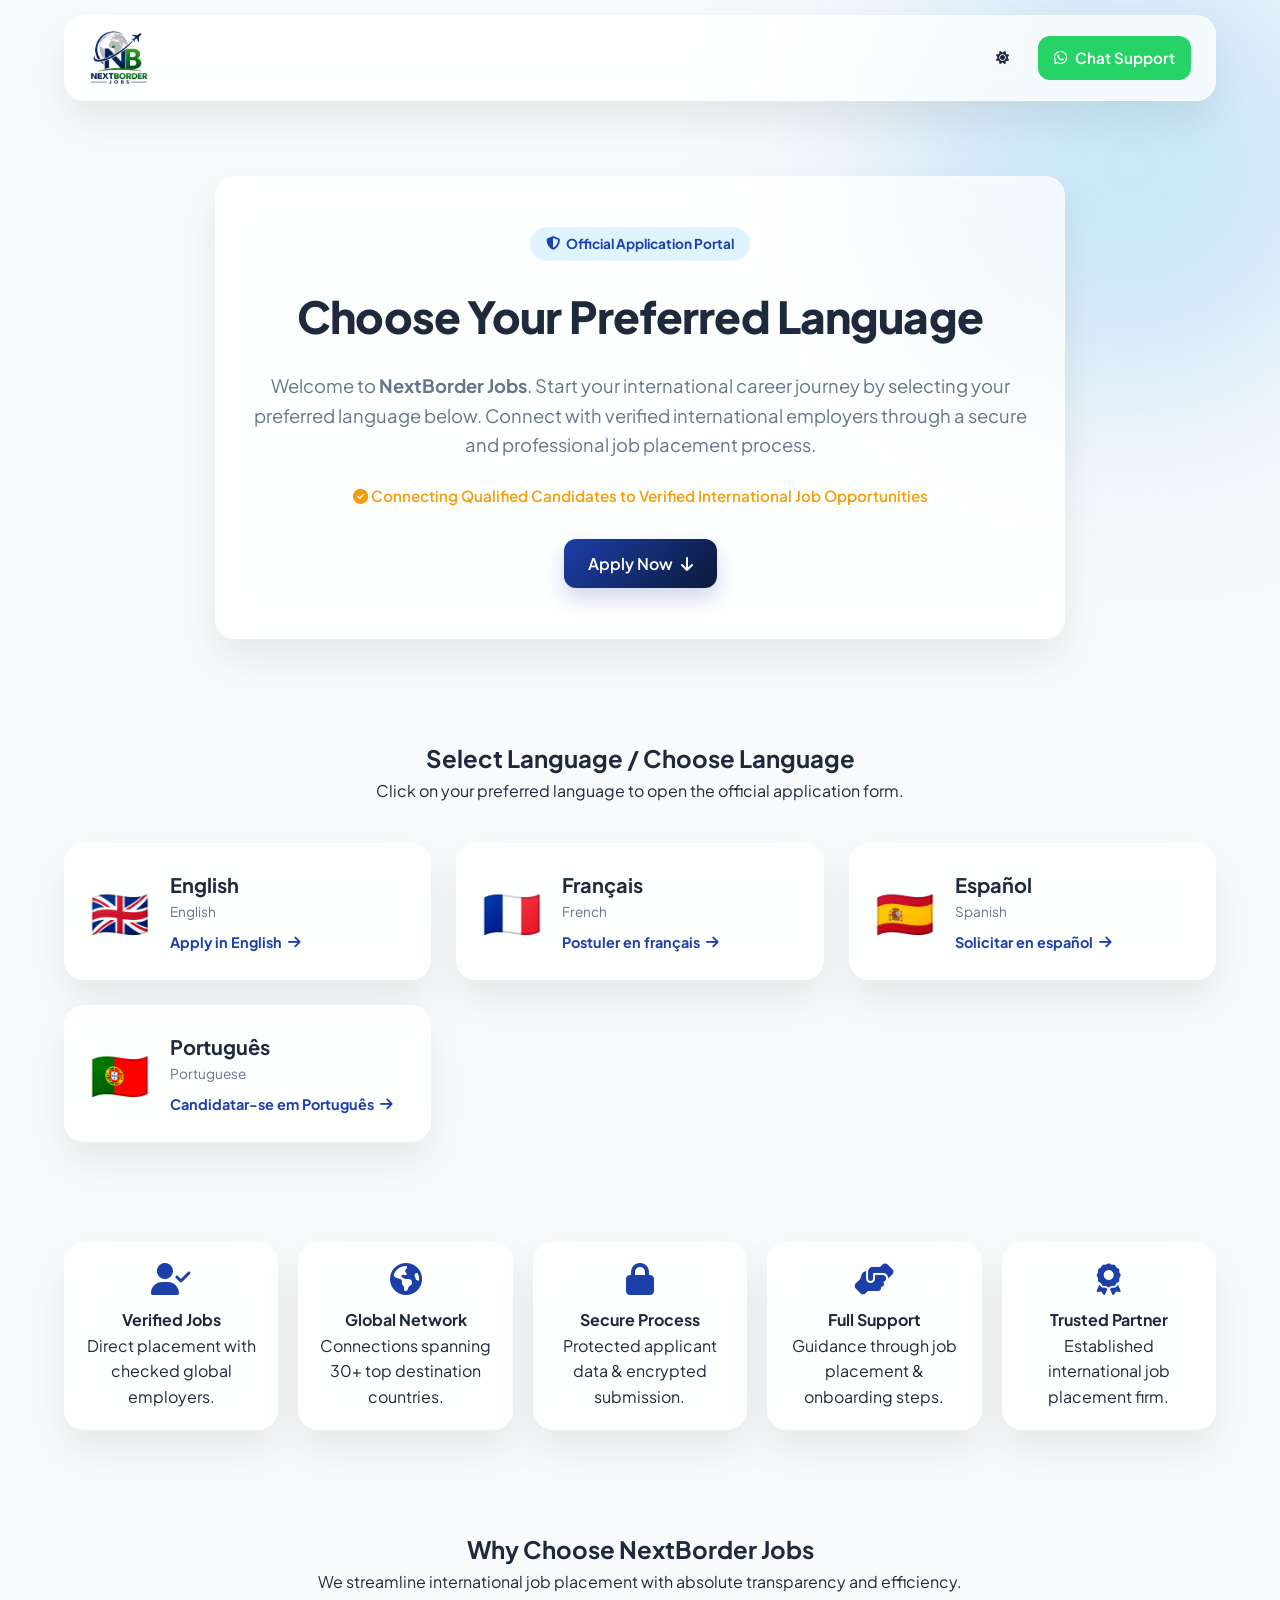
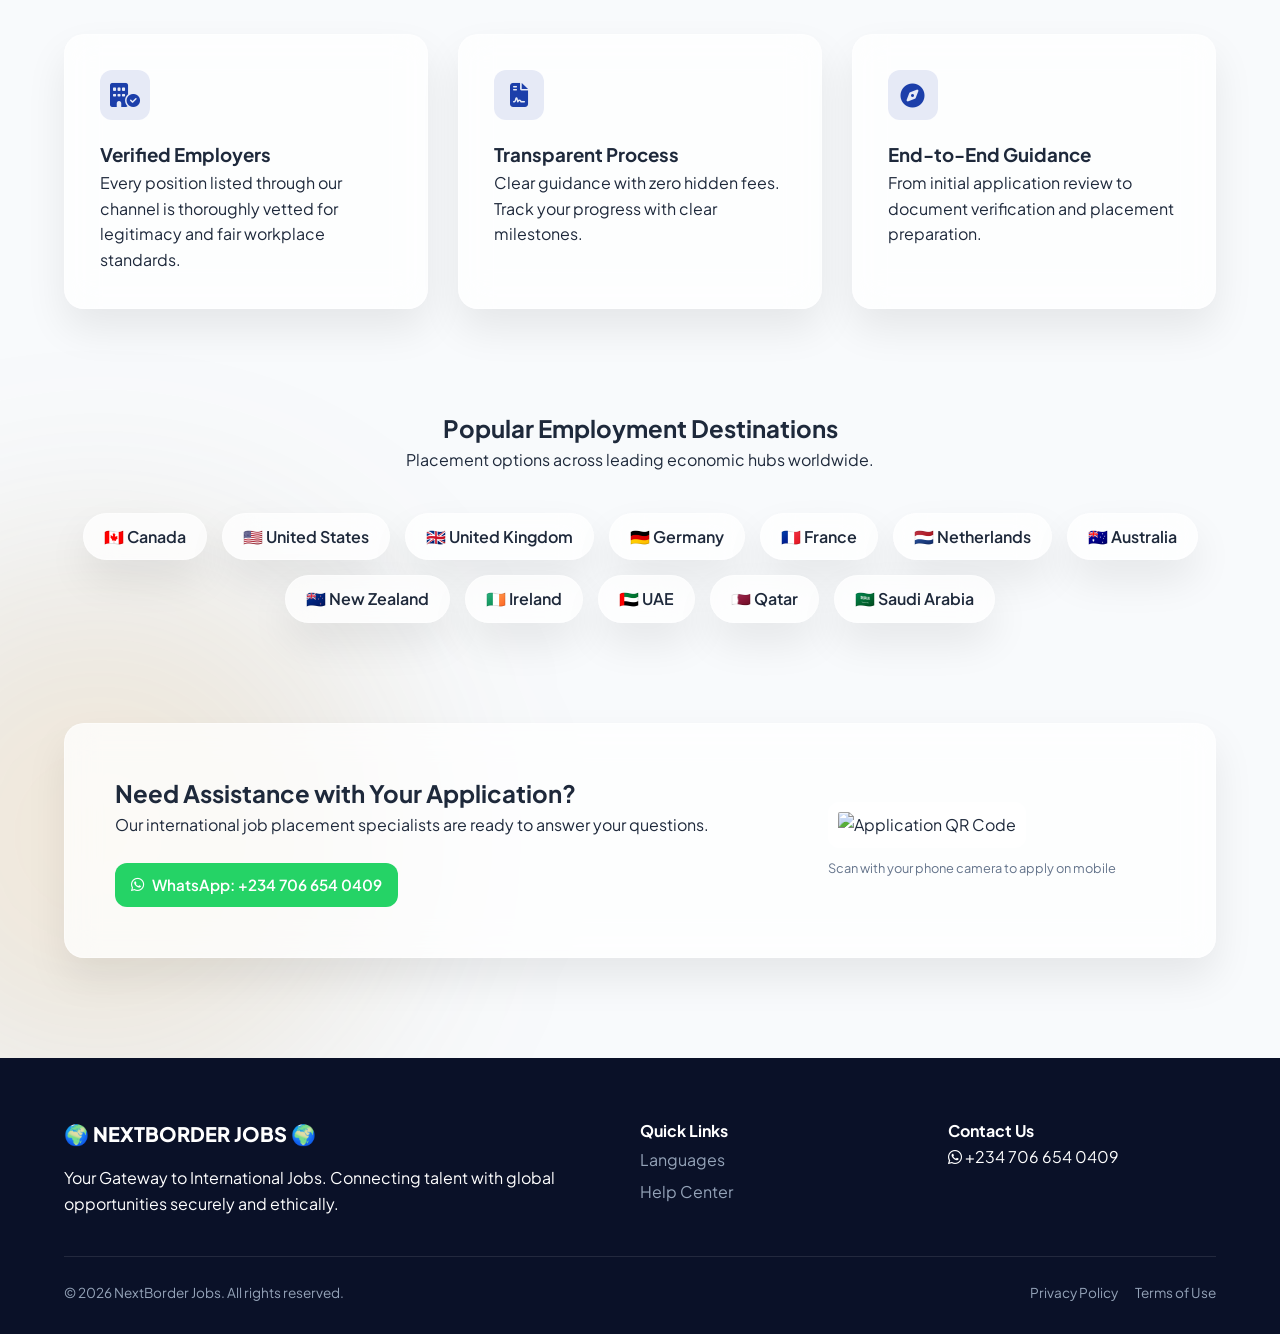
==== commit 9e3db36c: "Update language links in index.html" ====
--- a/index.html
+++ b/index.html
@@ -97,7 +97,7 @@
         <div class="language-grid" id="language-grid">
           
           <!-- English -->
-          <a href="https://forms.gle/English" target="_blank" class="lang-card glass">
+          <a href="https://forms.gle/PkJ7pCUqLkjFmcuMA" target="_blank" class="lang-card glass">
             <div class="lang-flag">🇬🇧</div>
             <div class="lang-details">
               <h3>English</h3>
@@ -107,7 +107,7 @@
           </a>
 
           <!-- Français -->
-          <a href="https://forms.gle/Francais" target="_blank" class="lang-card glass">
+          <a href="https://forms.gle/GkXDLgbK4f7onPfCA" target="_blank" class="lang-card glass">
             <div class="lang-flag">🇫🇷</div>
             <div class="lang-details">
               <h3>Français</h3>
@@ -117,7 +117,7 @@
           </a>
 
           <!-- Español -->
-          <a href="https://forms.gle/Espanol" target="_blank" class="lang-card glass">
+          <a href="https://forms.gle/VPUqVYgvqGNaKdYC6" target="_blank" class="lang-card glass">
             <div class="lang-flag">🇪🇸</div>
             <div class="lang-details">
               <h3>Español</h3>
@@ -127,7 +127,7 @@
           </a>
 
           <!-- Português -->
-          <a href="https://forms.gle/Portugues" target="_blank" class="lang-card glass">
+          <a href="https://forms.gle/PL1TUMBpTxrkZpjWA" target="_blank" class="lang-card glass">
             <div class="lang-flag">🇵🇹</div>
             <div class="lang-details">
               <h3>Português</h3>
--- a/style.css
+++ b/style.css
@@ -180,7 +180,7 @@
 
 /* --- Hero Section --- */
 .hero-section {
-  padding: 160px 0 80px;
+  padding: 60px 0 40px;
   text-align: center;
 }
 
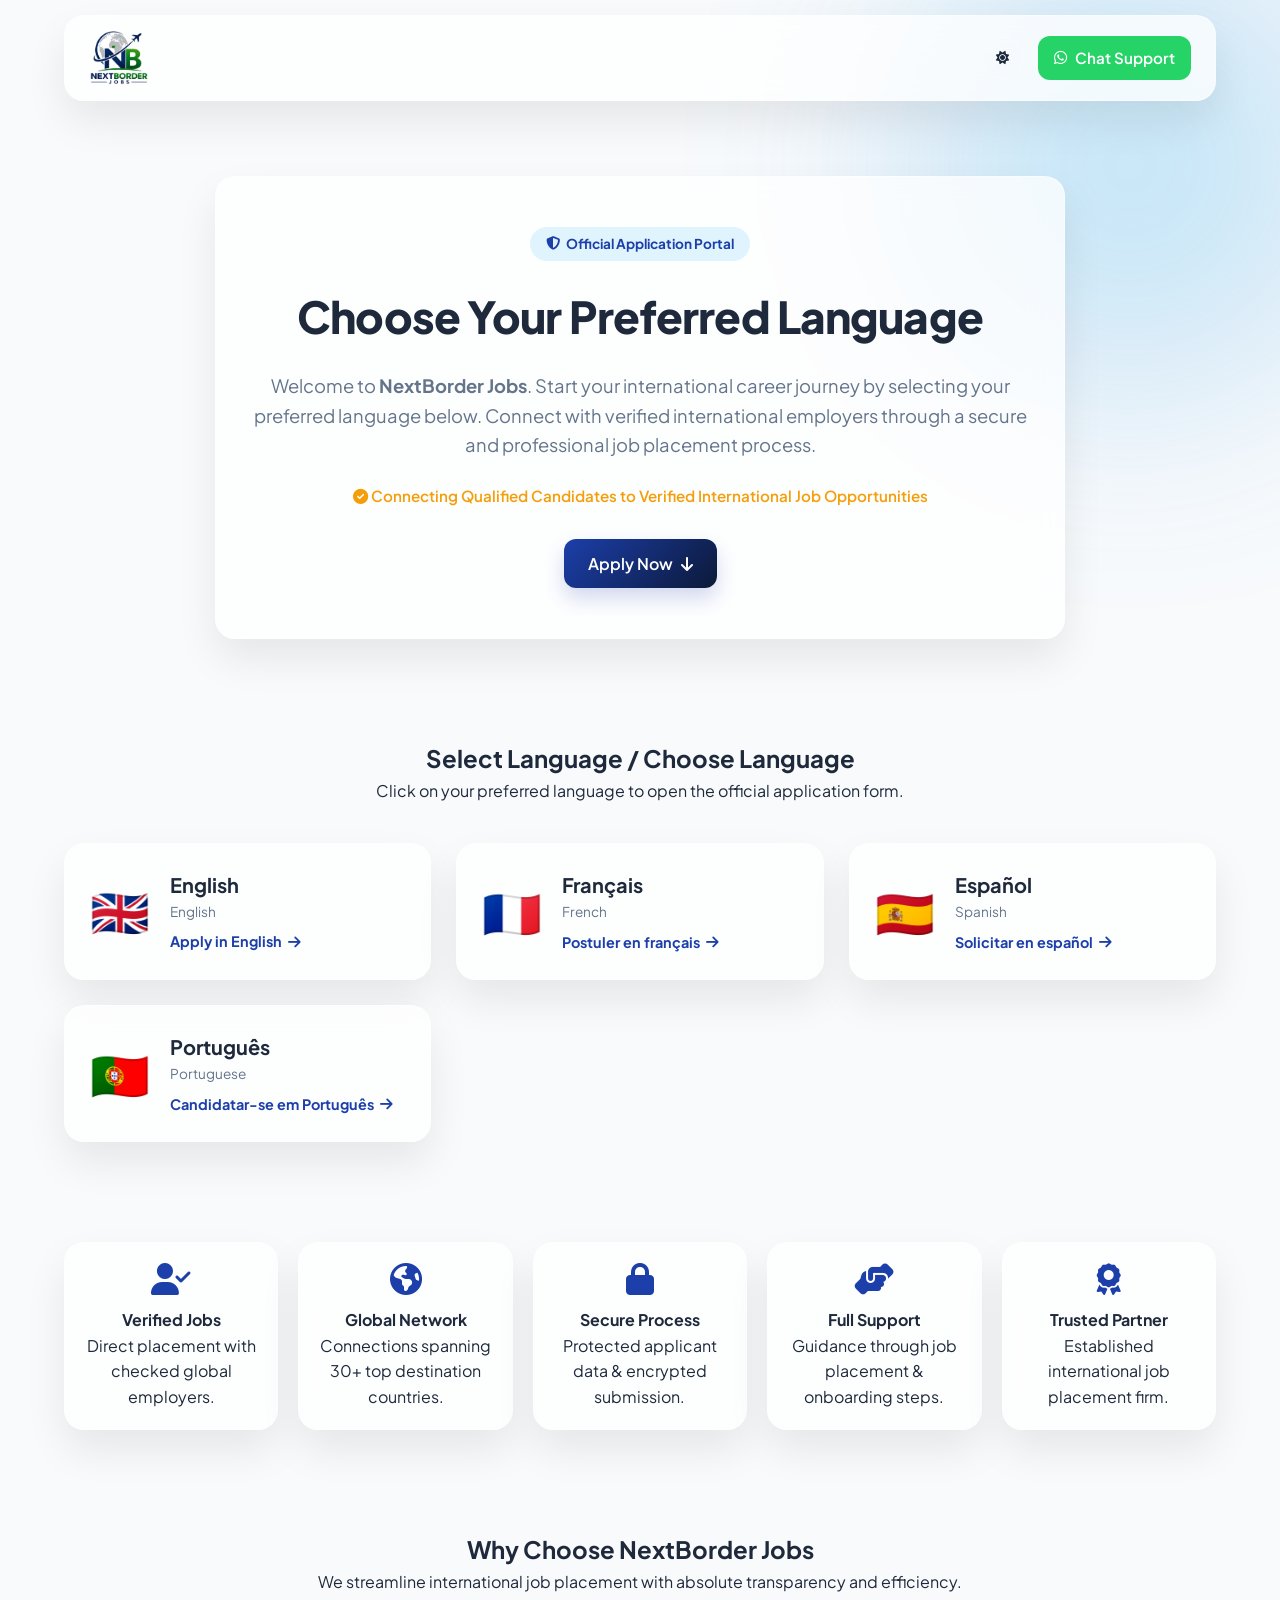
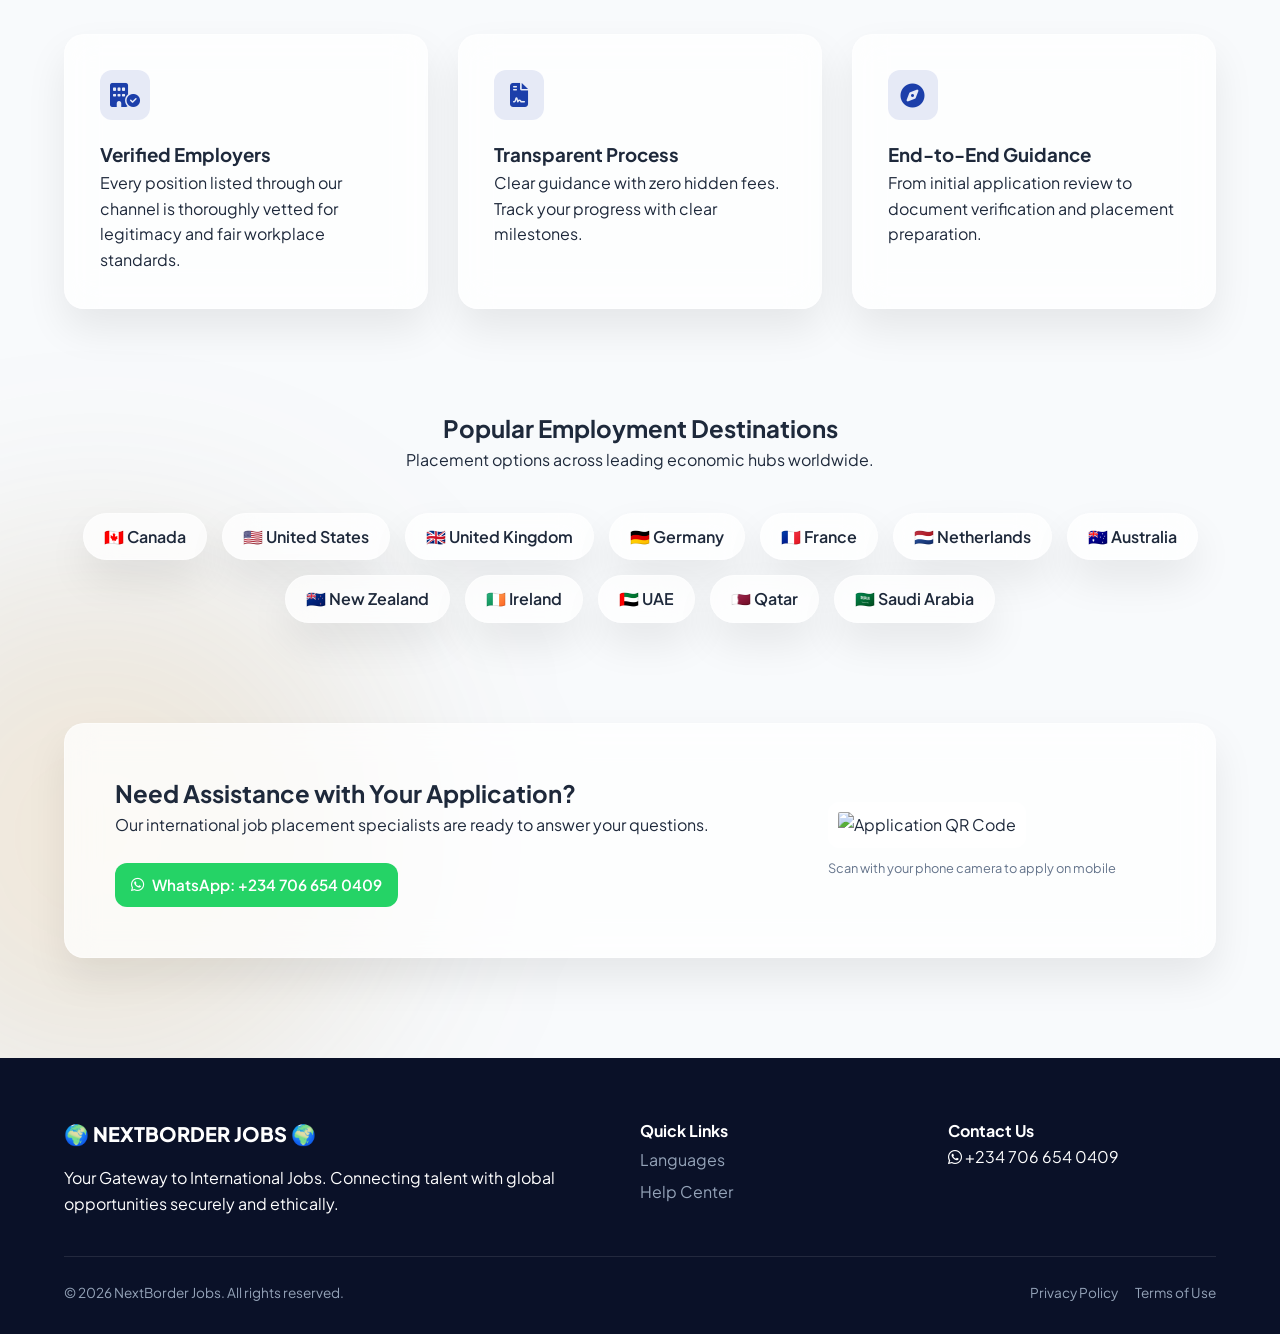
==== commit 9f9288a3: "Update WhatsApp links in index.html" ====
--- a/index.html
+++ b/index.html
@@ -56,7 +56,7 @@
         <button id="theme-toggle" class="btn-icon" aria-label="Toggle Dark/Light Mode">
           <i class="fa-solid fa-moon"></i>
         </button>
-        <a href="https://wa.me/2347066540409?text=Hello+NextBorder+Jobs%2C%0A%0AI+am+interested+in+international+job+opportunities+and+would+like+to+learn+more+about+the+available+positions.%0A%0AMy+details+are+as+follows%3A%0A%0E2%80%A2+Full+Name%3A%0A%E2%80%A2+Current+Location%3A%0A%E2%80%A2+Preferred+Destination+Country%3A%0A%E2%80%A2+Current+Occupation%3A%0A%E2%80%A2+Do+you+have+a+valid+Nigerian+International+Passport%3F+%28Yes%2FNo%29%0A%0AI+look+forward+to+your+guidance+on+the+next+steps.%0A%0AThank+you." target="_blank" class="btn btn-whatsapp hide-mobile">
+        <a href="https://wa.me/2347066540409?text=Hello+NextBorder+Jobs%2C%0A%0AI+am+interested+in+international+job+opportunities+and+would+like+to+learn+more+about+the+available+positions." target="_blank" class="btn btn-whatsapp hide-mobile">
           <i class="fa-brands fa-whatsapp"></i> Chat Support
         </a>
       </div>
@@ -232,7 +232,7 @@
             <h2>Need Assistance with Your Application?</h2>
             <p>Our international job placement specialists are ready to answer your questions.</p>
             <div class="contact-buttons">
-              <a href="https://wa.me/2347066540409?text=Hello+NextBorder+Jobs%2C%0A%0AI+am+interested+in+international+job+opportunities+and+would+like+to+learn+more+about+the+available+positions.%0A%0AMy+details+are+as+follows%3A%0A%0A%E2%80%A2+Full+Name%3A%0A%E2%80%A2+Current+Location%3A%0A%E2%80%A2+Preferred+Destination+Country%3A%0A%E2%80%A2+Current+Occupation%3A%0A%E2%80%A2+Do+you+have+a+valid+Nigerian+International+Passport%3F+%28Yes%2FNo%29%0A%0AI+look+forward+to+your+guidance+on+the+next+steps.%0A%0AThank+you." target="_blank" class="btn btn-whatsapp">
+              <a href="https://wa.me/2347066540409?text=Hello+NextBorder+Jobs%2C%0A%0AI+am+interested+in+international+job+opportunities+and+would+like+to+learn+more+about+the+available+positions." target="_blank" class="btn btn-whatsapp">
                 <i class="fa-brands fa-whatsapp"></i> WhatsApp: +234 706 654 0409
               </a>
             </div>
@@ -260,7 +260,7 @@
           <h4>Quick Links</h4>
           <ul>
             <li><a href="#languages">Languages</a></li>
-            <li><a href="https://wa.me/2347066540409?text=Hello+NextBorder+Jobs%2C%0A%0AI+am+interested+in+international+job+opportunities+and+would+like+to+learn+more+about+the+available+positions.%0A%0AMy+details+are+as+follows%3A%0A%0A%E2%80%A2+Full+Name%3A%0A%E2%80%A2+Current+Location%3A%0A%E2%80%A2+Preferred+Destination+Country%3A%0A%E2%80%A2+Current+Occupation%3A%0A%E2%80%A2+Do+you+have+a+valid+Nigerian+International+Passport%3F+%28Yes%2FNo%29%0A%0AI+look+forward+to+your+guidance+on+the+next+steps.%0A%0AThank+you.">Help Center</a></li>
+            <li><a href="https://wa.me/2347066540409?text=Hello+NextBorder+Jobs%2C%0A%0AI+am+interested+in+international+job+opportunities+and+would+like+to+learn+more+about+the+available+positions.">Help Center</a></li>
           </ul>
         </div>
         <div class="footer-contact">
